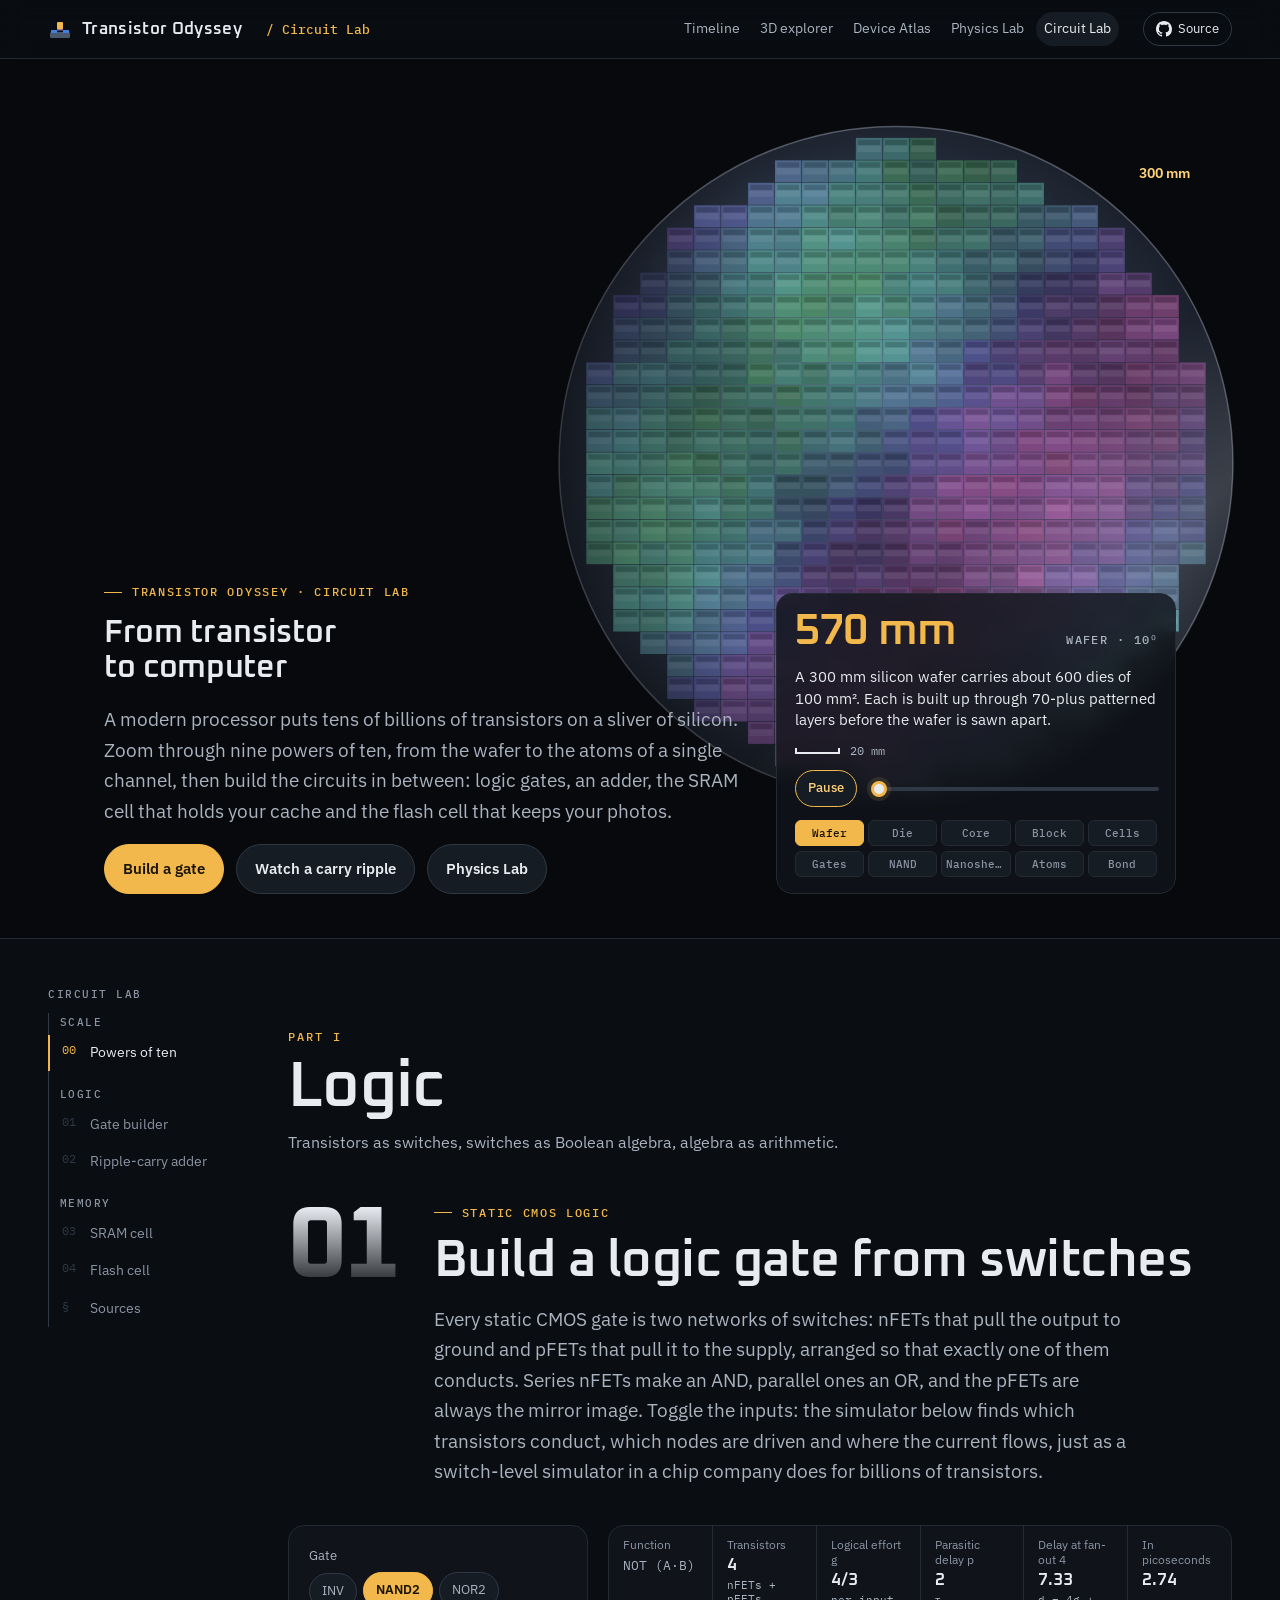
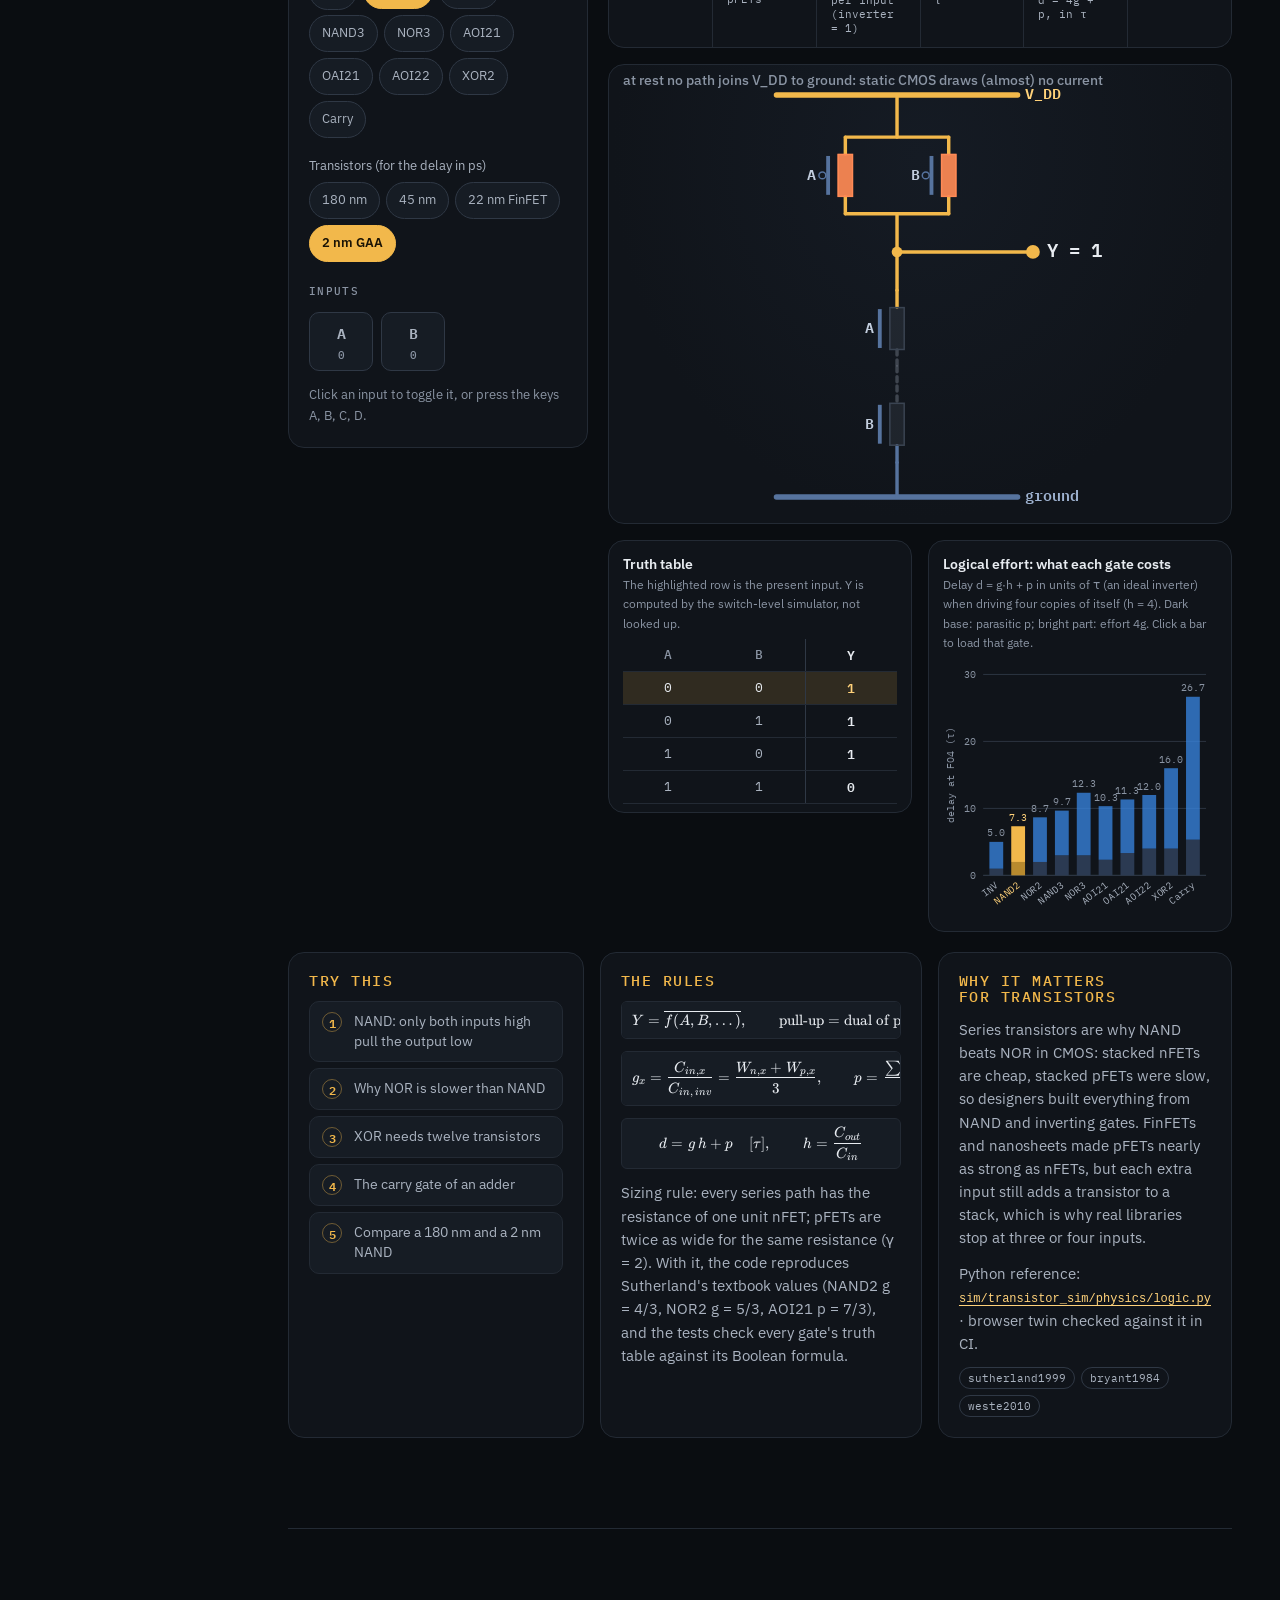
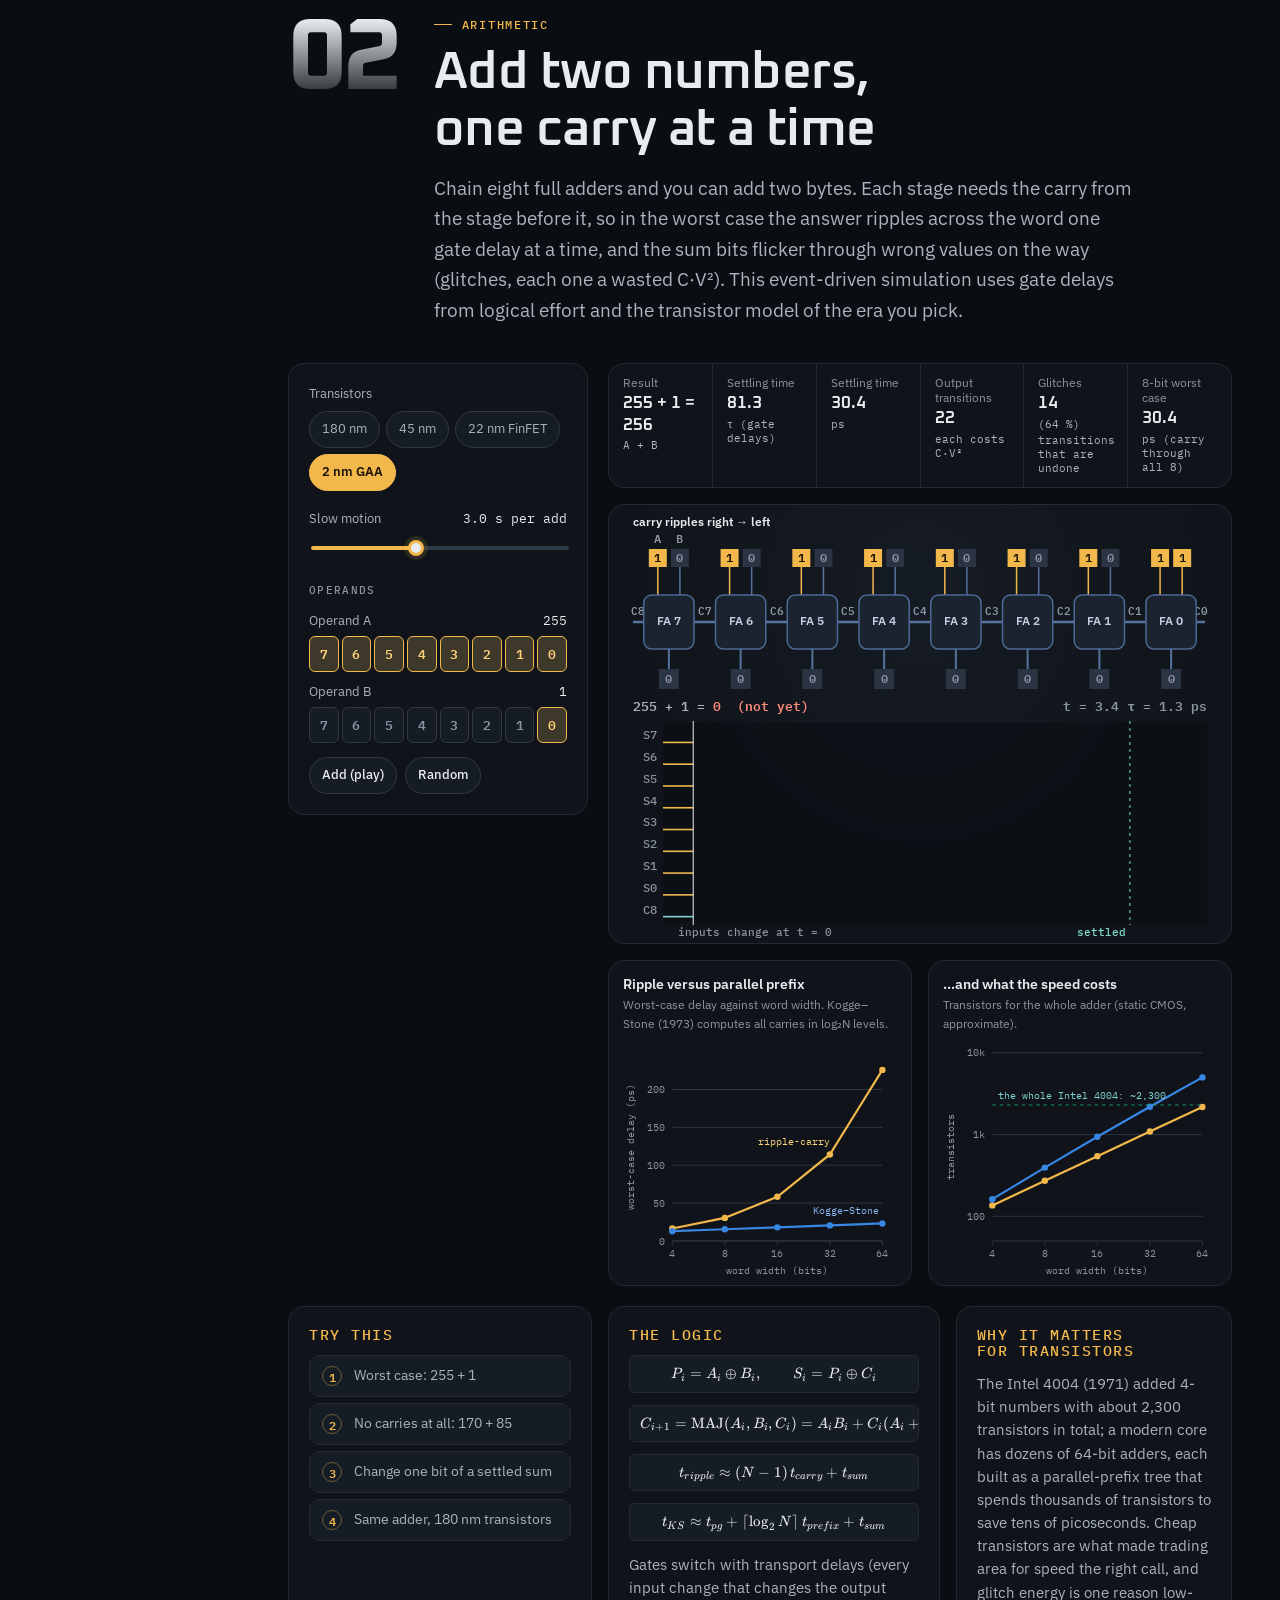
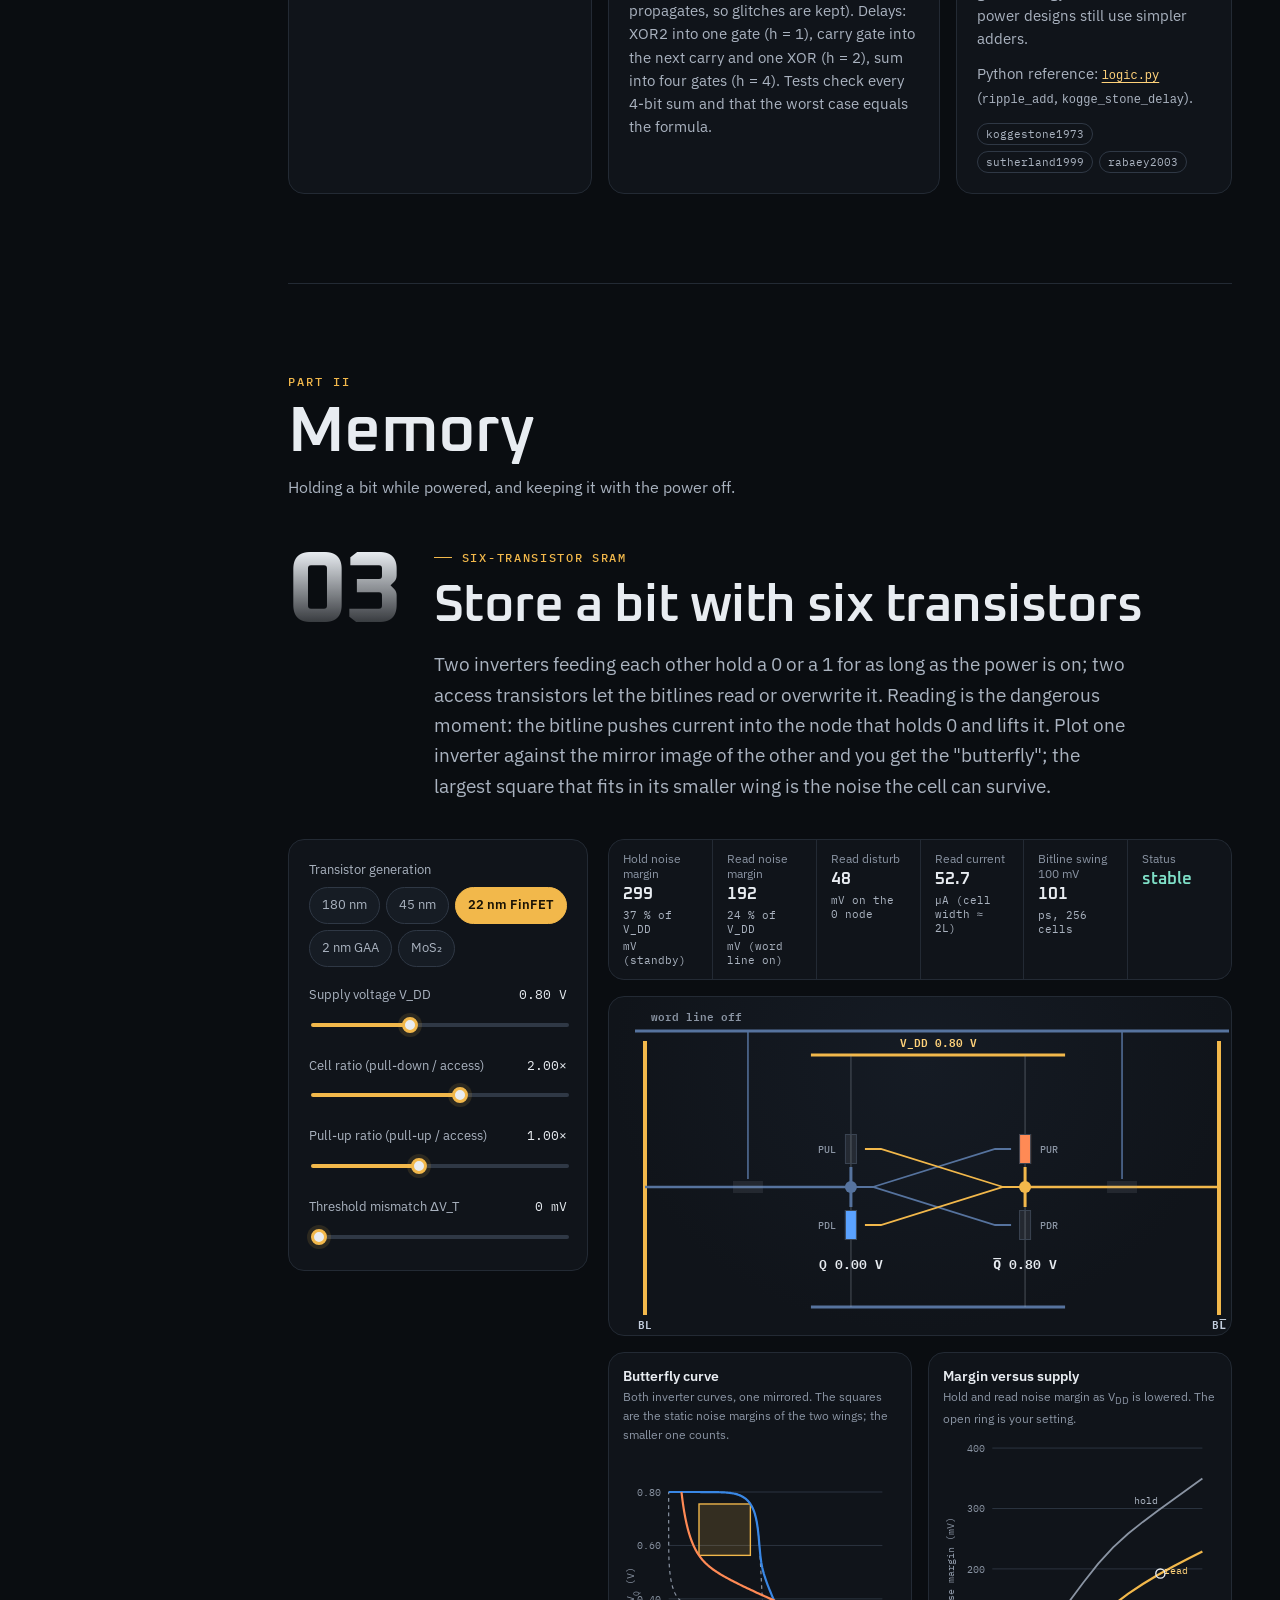
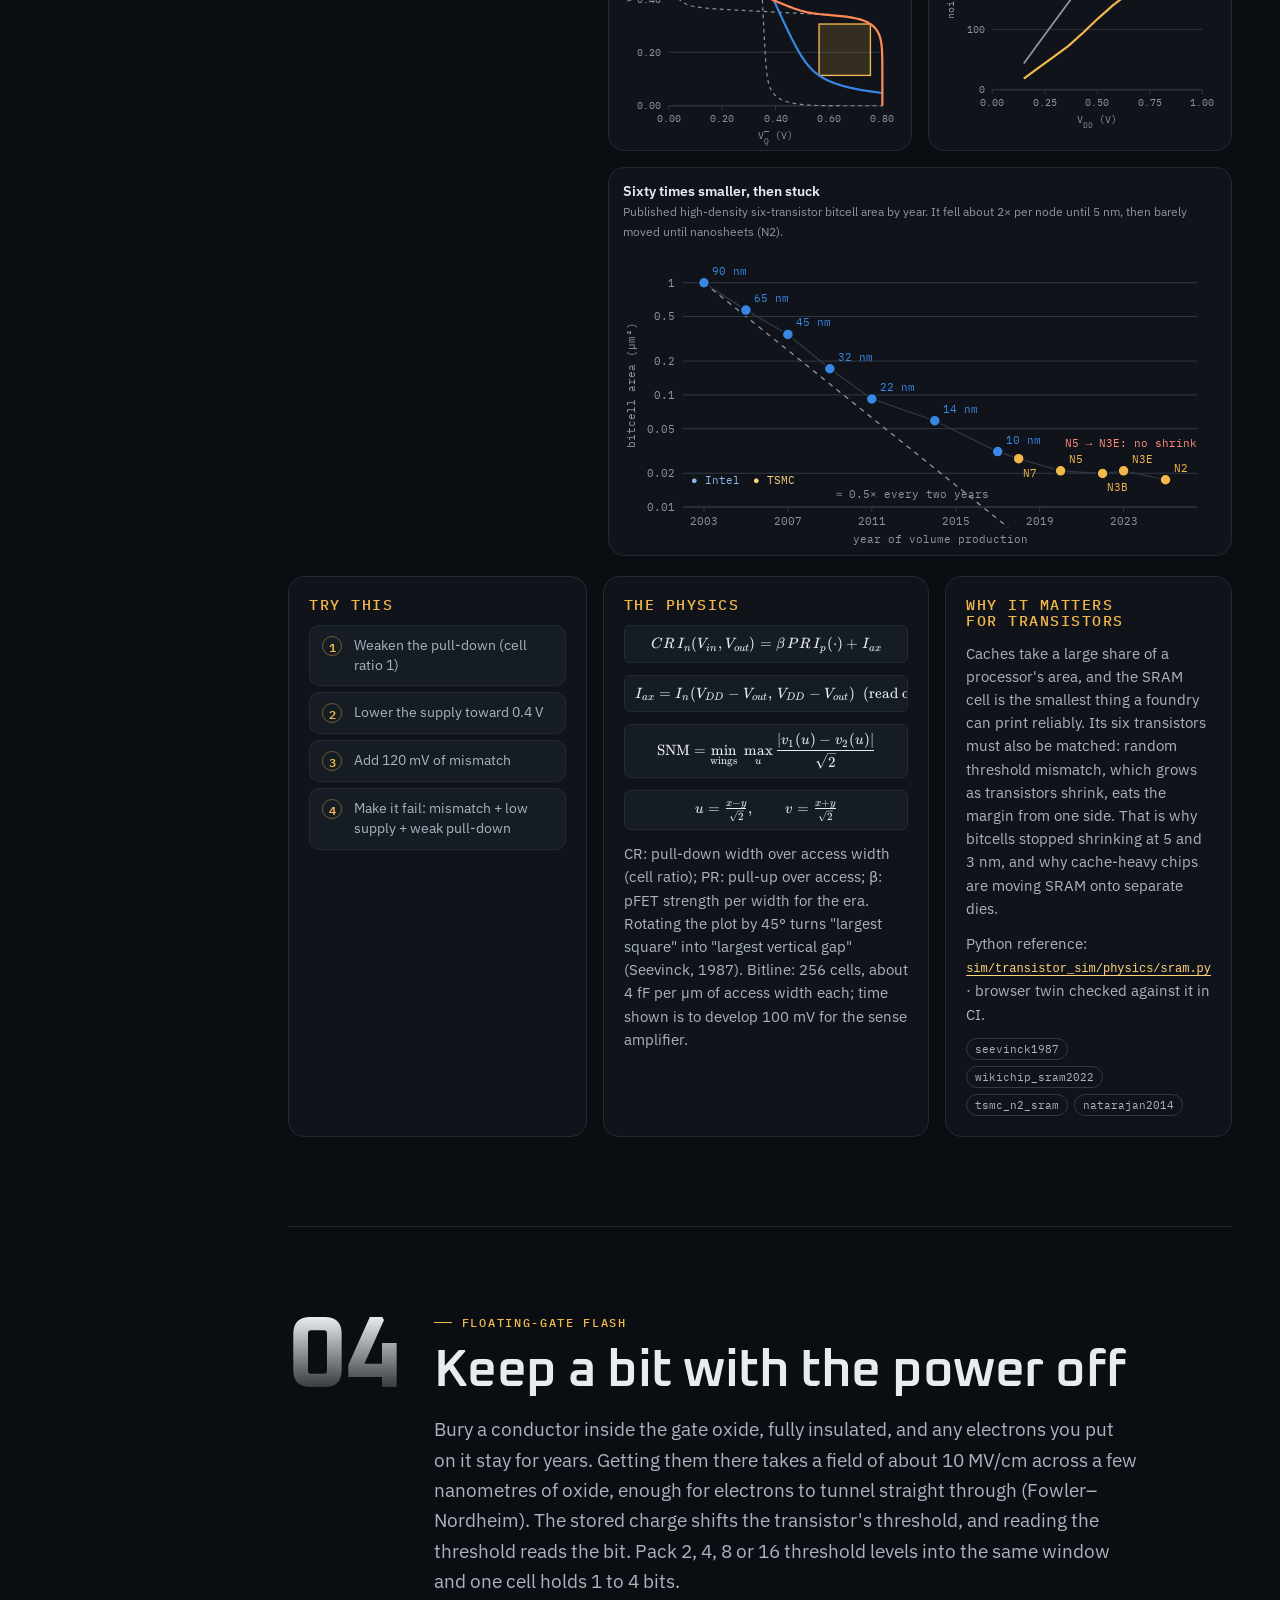
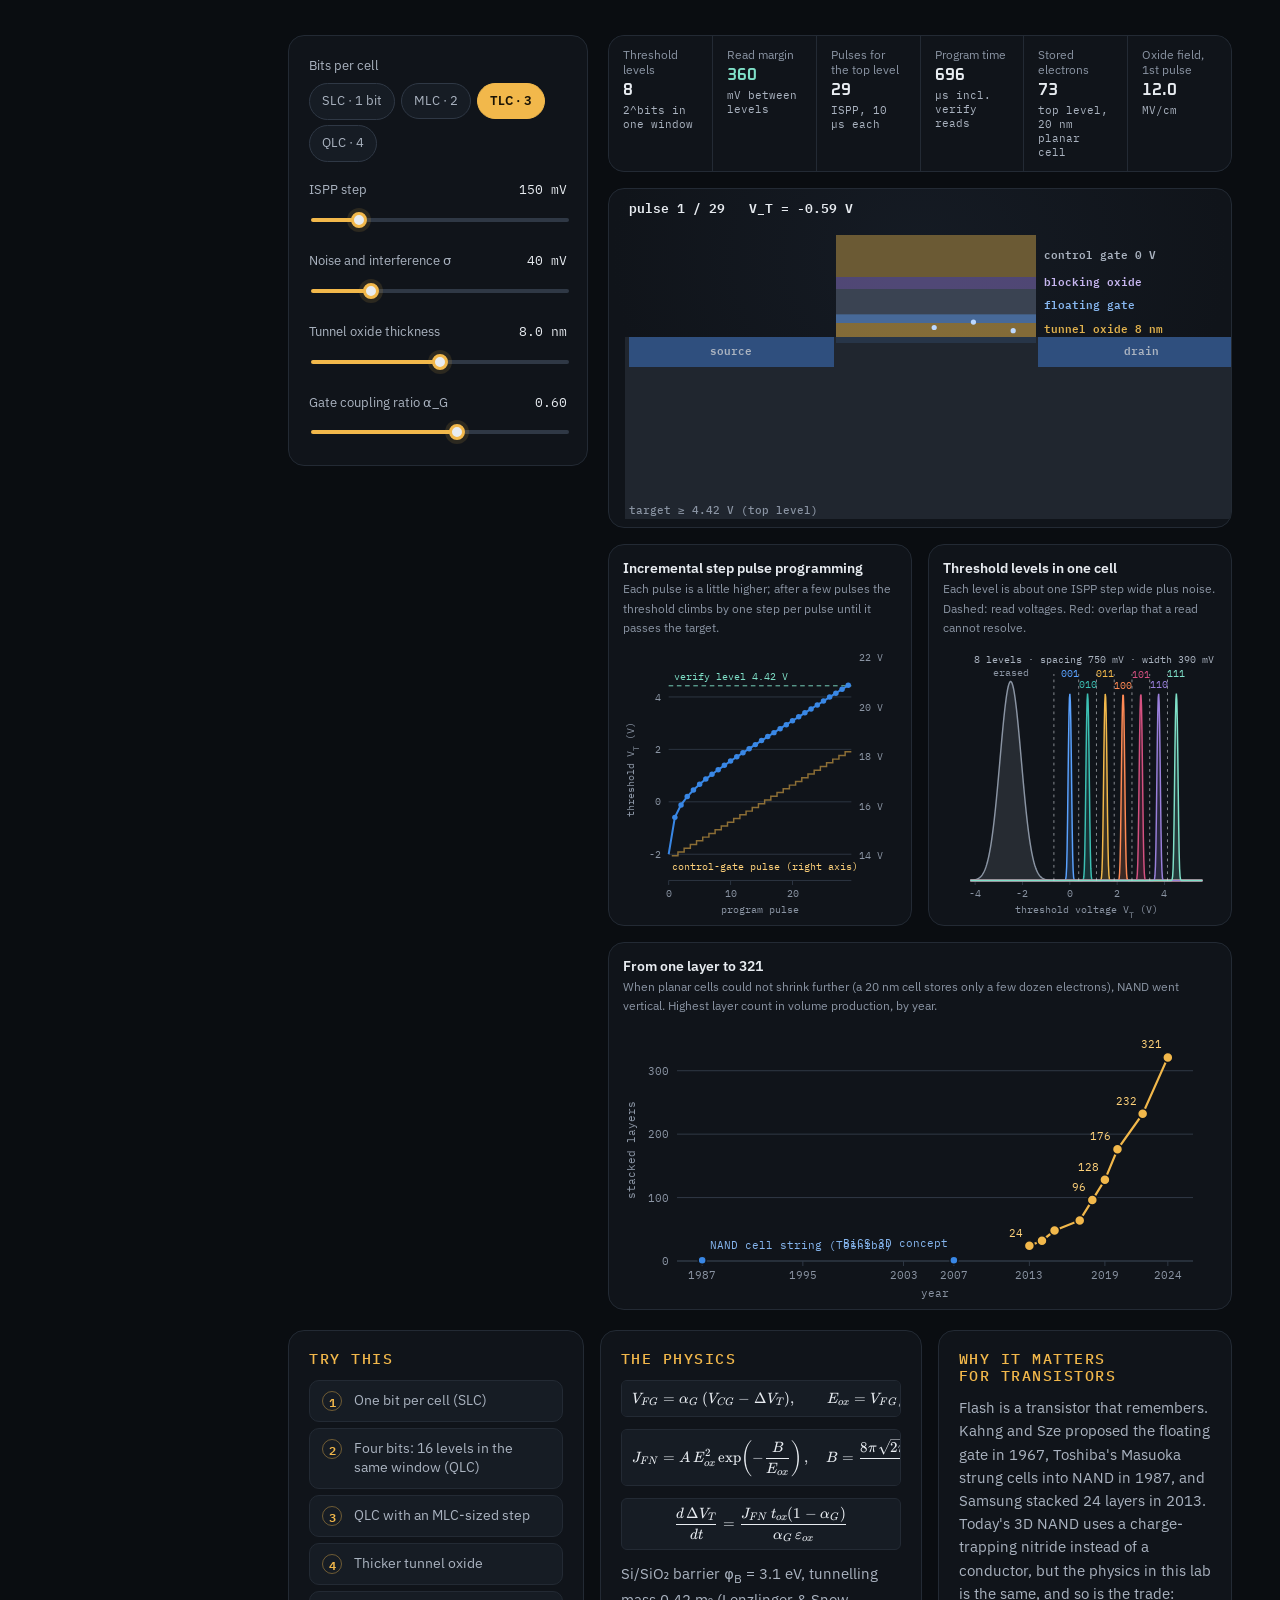
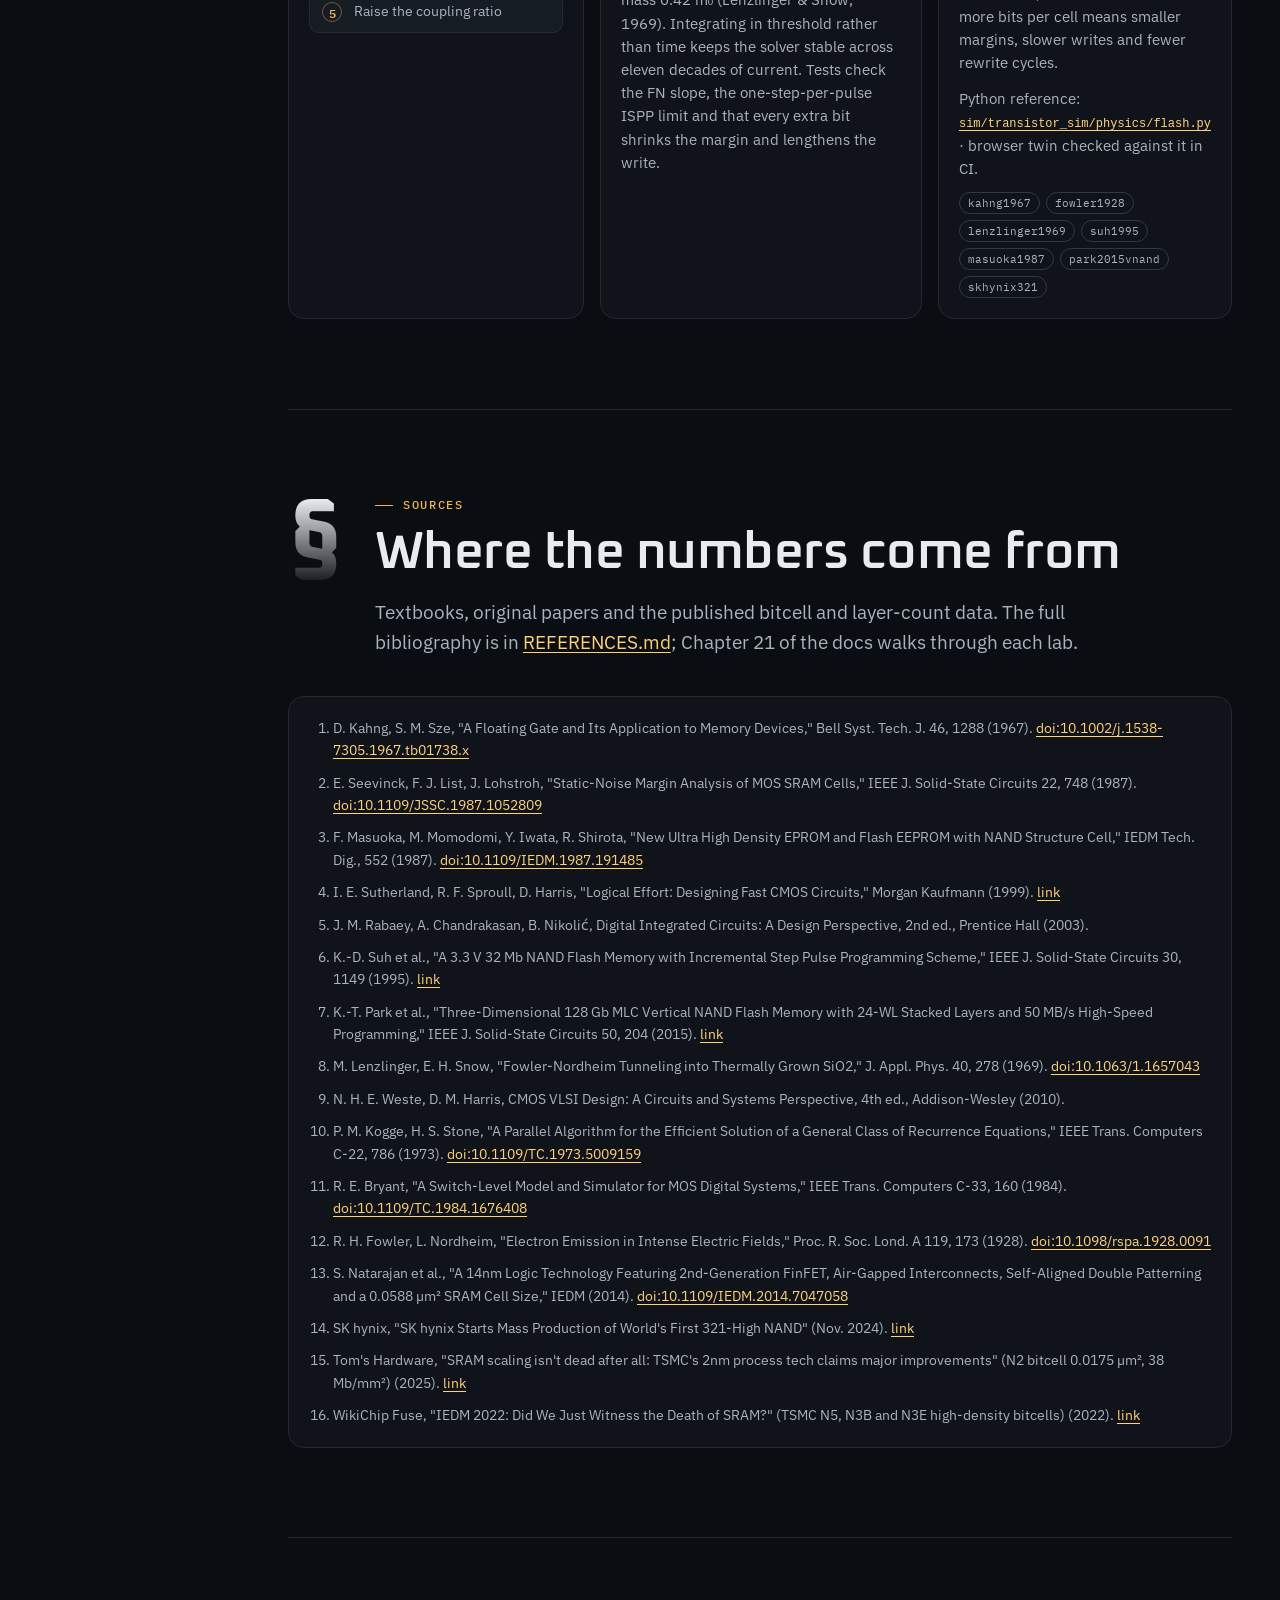
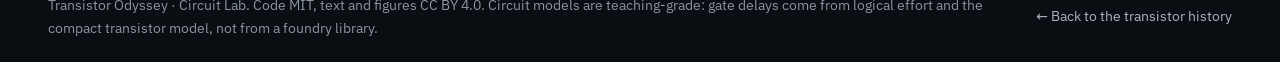
==== site/circuits.html @ 97f9317d "v1.8: Circuit Lab: from transistor to computer" ====
<!doctype html>
<html lang="en">
<head>
<meta charset="utf-8">
<meta name="viewport" content="width=device-width, initial-scale=1, viewport-fit=cover">
<title>Circuit Lab · Transistor Odyssey</title>
<meta name="description" content="From transistor to computer: a powers-of-ten zoom from a 300 mm wafer to silicon atoms, a transistor-level logic gate builder with switch-level simulation and logical effort, an 8-bit ripple-carry adder with an animated carry wave, a six-transistor SRAM cell with butterfly curves and noise margins, and a floating-gate flash cell with Fowler–Nordheim programming and multi-level storage.">
<meta property="og:title" content="Circuit Lab — from transistor to computer">
<meta property="og:description" content="Logic gates, an adder, SRAM and flash, built from the same transistor model and simulated live in your browser.">
<link rel="icon" href="assets/favicon.svg" type="image/svg+xml">
<link rel="stylesheet" href="css/fonts.css">
<link rel="stylesheet" href="vendor/katex/katex.min.css">
<link rel="stylesheet" href="css/style.css">
<link rel="stylesheet" href="css/physics.css">
<link rel="stylesheet" href="css/circuits.css">
<script defer src="vendor/katex/katex.min.js"></script>
<script>document.documentElement.classList.add('js')</script>
</head>
<body class="physics circuits">

<div class="pl-progress" aria-hidden="true"><i></i></div>
<nav class="nav" aria-label="Main">
  <div class="wrap">
    <a class="brand" href="index.html" aria-label="Transistor Odyssey home">
      <svg viewBox="0 0 24 24" aria-hidden="true"><rect x="2" y="15" width="20" height="6" rx="1.5" fill="#4b596d"/><rect x="3" y="13" width="6" height="3" fill="#3f7fe0"/><rect x="15" y="13" width="6" height="3" fill="#3f7fe0"/><rect x="9" y="12.2" width="6" height="1.2" fill="#9a80dc"/><rect x="9" y="5" width="6" height="7.2" rx="1" fill="#f2b84b"/></svg>
      Transistor Odyssey
    </a>
    <span class="nav-crumb">/ Circuit Lab</span>
    <div class="nav-links">
      <a href="index.html#timeline">Timeline</a>
      <a href="index.html#explorer">3D explorer</a>
      <a href="devices.html">Device Atlas</a>
      <a href="physics.html">Physics Lab</a>
      <a class="active" href="circuits.html">Circuit Lab</a>
    </div>
    <a class="nav-gh" href="https://github.com/Normansrule/transistor-odyssey" rel="noopener">
      <svg width="16" height="16" viewBox="0 0 16 16" aria-hidden="true"><path fill="currentColor" d="M8 0C3.58 0 0 3.58 0 8c0 3.54 2.29 6.53 5.47 7.59.4.07.55-.17.55-.38 0-.19-.01-.82-.01-1.49-2.01.37-2.53-.49-2.69-.94-.09-.23-.48-.94-.82-1.13-.28-.15-.68-.52-.01-.53.63-.01 1.08.58 1.23.82.72 1.21 1.87.87 2.33.66.07-.52.28-.87.51-1.07-1.78-.2-3.64-.89-3.64-3.95 0-.87.31-1.59.82-2.15-.08-.2-.36-1.02.08-2.12 0 0 .67-.21 2.2.82.64-.18 1.32-.27 2-.27.68 0 1.36.09 2 .27 1.53-1.04 2.2-.82 2.2-.82.44 1.1.16 1.92.08 2.12.51.56.82 1.27.82 2.15 0 3.07-1.87 3.75-3.65 3.95.29.25.54.73.54 1.48 0 1.07-.01 1.93-.01 2.2 0 .21.15.46.55.38A8.013 8.013 0 0016 8c0-4.42-3.58-8-8-8z"/></svg>
      Source
    </a>
  </div>
</nav>

<!-- ============ HERO: powers of ten ============ -->
<header class="cz-hero" id="zoom" aria-labelledby="zoom-h">
  <canvas id="czCanvas" aria-label="Animated zoom from a 300 mm silicon wafer down to individual silicon atoms"></canvas>
  <div class="cz-shade" aria-hidden="true"></div>
  <div class="wrap cz-inner">
    <div class="cz-copy">
      <span class="eyebrow">Transistor Odyssey · Circuit Lab</span>
      <h1 id="zoom-h">From transistor <span class="sheen">to computer</span></h1>
      <p class="lead">A modern processor puts tens of billions of transistors on a sliver of silicon. Zoom through nine powers of ten, from the wafer to the atoms of a single channel, then build the circuits in between: logic gates, an adder, the SRAM cell that holds your cache and the flash cell that keeps your photos.</p>
      <div class="cta-row">
        <a class="btn primary" href="#gates">Build a gate</a>
        <a class="btn" href="#adder">Watch a carry ripple</a>
        <a class="btn" href="physics.html">Physics Lab</a>
      </div>
    </div>
    <div class="cz-hud card" aria-live="polite">
      <div class="cz-hud-top"><span class="cz-scale" id="czScale">450 mm</span><span class="cz-level" id="czLevel">Wafer</span></div>
      <p class="cz-desc" id="czDesc"></p>
      <div class="cz-bar"><i id="czBar"></i><span id="czBarLabel">100 mm</span></div>
      <div class="cz-ctl">
        <button class="btn sm" type="button" id="czPlay" aria-pressed="true">Pause</button>
        <input type="range" id="czRange" min="0" max="9" step="0.001" value="0" aria-label="Zoom level (powers of ten)">
      </div>
      <ol class="cz-chips" id="czChips" aria-label="Jump to a scale"></ol>
    </div>
  </div>
</header>

<div class="pl-layout wrap">
  <nav class="pl-toc" aria-label="Labs">
    <p class="pl-toc-h">Circuit Lab</p>
    <ol>
      <li class="pl-toc-part">Scale</li>
      <li><a href="#zoom"><span>00</span>Powers of ten</a></li>
      <li class="pl-toc-part">Logic</li>
      <li><a href="#gates"><span>01</span>Gate builder</a></li>
      <li><a href="#adder"><span>02</span>Ripple-carry adder</a></li>
      <li class="pl-toc-part">Memory</li>
      <li><a href="#sram"><span>03</span>SRAM cell</a></li>
      <li><a href="#flash"><span>04</span>Flash cell</a></li>
      <li><a href="#cl-sources"><span>§</span>Sources</a></li>
    </ol>
  </nav>
  <main class="pl-main">

  <div class="pl-part" id="part-logic"><span class="pl-part-n">Part I</span><h2>Logic</h2><p>Transistors as switches, switches as Boolean algebra, algebra as arithmetic.</p></div>

  <!-- ============ 01 GATES ============ -->
  <section class="lab-sec" id="gates" aria-labelledby="gates-h">
    <header class="lab-head">
      <span class="lab-num" aria-hidden="true">01</span>
      <div>
        <span class="eyebrow">Static CMOS logic</span>
        <h2 id="gates-h">Build a logic gate from switches</h2>
        <p class="lead">Every static CMOS gate is two networks of switches: nFETs that pull the output to ground and pFETs that pull it to the supply, arranged so that exactly one of them conducts. Series nFETs make an AND, parallel ones an OR, and the pFETs are always the mirror image. Toggle the inputs: the simulator below finds which transistors conduct, which nodes are driven and where the current flows, just as a switch-level simulator in a chip company does for billions of transistors.</p>
      </div>
    </header>
    <div class="lab-grid">
      <aside class="card panel lab-ctl" aria-label="Gate builder controls">
        <div class="pl-extra">
          <div class="pl-subhead">Inputs</div>
          <div class="cg-inputs" id="cgInputs" role="group" aria-label="Gate inputs"></div>
          <p class="small">Click an input to toggle it, or press the keys A, B, C, D.</p>
        </div>
      </aside>
      <div class="lab-view">
        <div class="lab-tiles"></div>
        <div class="card pl-canvas cg-stage" data-role="gate" style="--h:460px"><canvas aria-label="Transistor-level schematic of the selected gate; conducting transistors light up and charge flows toward the output or ground"></canvas></div>
        <div class="plots">
          <div class="card plot cg-truth-card"><h4>Truth table</h4><p class="sub">The highlighted row is the present input. Y is computed by the switch-level simulator, not looked up.</p><div class="cg-truth" id="cgTruth"></div></div>
          <div class="card plot" data-role="effort"><h4>Logical effort: what each gate costs</h4><p class="sub">Delay d = g·h + p in units of τ (an ideal inverter) when driving four copies of itself (h = 4). Dark base: parasitic p; bright part: effort 4g. Click a bar to load that gate.</p></div>
        </div>
      </div>
    </div>
    <div class="lab-learn">
      <div class="card pl-card pl-try"><h3>Try this</h3><div class="lab-exp"></div></div>
      <div class="card pl-card pl-eqs"><h3>The rules</h3>
        <div class="eq" data-tex="Y=\overline{f(A,B,\dots)},\qquad \text{pull-up}=\text{dual of pull-down}"></div>
        <div class="eq" data-tex="g_x=\frac{C_{in,x}}{C_{in,\,inv}}=\frac{W_{n,x}+W_{p,x}}{3},\qquad p=\frac{\sum W_{\text{on output}}}{3}"></div>
        <div class="eq" data-tex="d = g\,h + p\quad[\tau],\qquad h=\frac{C_{out}}{C_{in}}"></div>
        <p class="small">Sizing rule: every series path has the resistance of one unit nFET; pFETs are twice as wide for the same resistance (γ = 2). With it, the code reproduces Sutherland's textbook values (NAND2 g = 4/3, NOR2 g = 5/3, AOI21 p = 7/3), and the tests check every gate's truth table against its Boolean formula.</p>
      </div>
      <div class="card pl-card pl-real"><h3>Why it matters for transistors</h3><p>Series transistors are why NAND beats NOR in CMOS: stacked nFETs are cheap, stacked pFETs were slow, so designers built everything from NAND and inverting gates. FinFETs and nanosheets made pFETs nearly as strong as nFETs, but each extra input still adds a transistor to a stack, which is why real libraries stop at three or four inputs.</p>
        <p class="small">Python reference: <a href="https://github.com/Normansrule/transistor-odyssey/blob/main/sim/transistor_sim/physics/logic.py" rel="noopener"><code>sim/transistor_sim/physics/logic.py</code></a> · browser twin checked against it in CI.</p>
        <div class="refchips" data-refs="sutherland1999 bryant1984 weste2010"></div>
      </div>
    </div>
  </section>

  <!-- ============ 02 ADDER ============ -->
  <section class="lab-sec" id="adder" aria-labelledby="adder-h">
    <header class="lab-head">
      <span class="lab-num" aria-hidden="true">02</span>
      <div>
        <span class="eyebrow">Arithmetic</span>
        <h2 id="adder-h">Add two numbers, one carry at a time</h2>
        <p class="lead">Chain eight full adders and you can add two bytes. Each stage needs the carry from the stage before it, so in the worst case the answer ripples across the word one gate delay at a time, and the sum bits flicker through wrong values on the way (glitches, each one a wasted C·V²). This event-driven simulation uses gate delays from logical effort and the transistor model of the era you pick.</p>
      </div>
    </header>
    <div class="lab-grid">
      <aside class="card panel lab-ctl" aria-label="Adder controls">
        <div class="pl-extra">
          <div class="pl-subhead">Operands</div>
          <div class="ca-bits" id="caBits"></div>
          <div class="pl-btns">
            <button class="btn sm" type="button" id="caGo">Add (play)</button>
            <button class="btn sm" type="button" id="caRand">Random</button>
          </div>
        </div>
      </aside>
      <div class="lab-view">
        <div class="lab-tiles"></div>
        <div class="card pl-canvas" data-role="adder" style="--h:440px"><canvas aria-label="Eight full adders in a row with the carry signal rippling from right to left, and logic-analyser traces of every sum and carry"></canvas></div>
        <div class="plots">
          <div class="card plot" data-role="scaling"><h4>Ripple versus parallel prefix</h4><p class="sub">Worst-case delay against word width. Kogge–Stone (1973) computes all carries in log₂N levels.</p></div>
          <div class="card plot" data-role="count"><h4>…and what the speed costs</h4><p class="sub">Transistors for the whole adder (static CMOS, approximate).</p></div>
        </div>
      </div>
    </div>
    <div class="lab-learn">
      <div class="card pl-card pl-try"><h3>Try this</h3><div class="lab-exp"></div></div>
      <div class="card pl-card pl-eqs"><h3>The logic</h3>
        <div class="eq" data-tex="P_i=A_i\oplus B_i,\qquad S_i=P_i\oplus C_i"></div>
        <div class="eq" data-tex="C_{i+1}=\mathrm{MAJ}(A_i,B_i,C_i)=A_iB_i + C_i(A_i+B_i)"></div>
        <div class="eq" data-tex="t_{ripple}\approx (N-1)\,t_{carry}+t_{sum}"></div>
        <div class="eq" data-tex="t_{KS}\approx t_{pg}+\lceil\log_2 N\rceil\,t_{prefix}+t_{sum}"></div>
        <p class="small">Gates switch with transport delays (every input change that changes the output propagates, so glitches are kept). Delays: XOR2 into one gate (h = 1), carry gate into the next carry and one XOR (h = 2), sum into four gates (h = 4). Tests check every 4-bit sum and that the worst case equals the formula.</p>
      </div>
      <div class="card pl-card pl-real"><h3>Why it matters for transistors</h3><p>The Intel 4004 (1971) added 4-bit numbers with about 2,300 transistors in total; a modern core has dozens of 64-bit adders, each built as a parallel-prefix tree that spends thousands of transistors to save tens of picoseconds. Cheap transistors are what made trading area for speed the right call, and glitch energy is one reason low-power designs still use simpler adders.</p>
        <p class="small">Python reference: <a href="https://github.com/Normansrule/transistor-odyssey/blob/main/sim/transistor_sim/physics/logic.py" rel="noopener"><code>logic.py</code></a> (<code>ripple_add</code>, <code>kogge_stone_delay</code>).</p>
        <div class="refchips" data-refs="koggestone1973 sutherland1999 rabaey2003"></div>
      </div>
    </div>
  </section>

  <div class="pl-part" id="part-memory"><span class="pl-part-n">Part II</span><h2>Memory</h2><p>Holding a bit while powered, and keeping it with the power off.</p></div>

  <!-- ============ 03 SRAM ============ -->
  <section class="lab-sec" id="sram" aria-labelledby="sram-h">
    <header class="lab-head">
      <span class="lab-num" aria-hidden="true">03</span>
      <div>
        <span class="eyebrow">Six-transistor SRAM</span>
        <h2 id="sram-h">Store a bit with six transistors</h2>
        <p class="lead">Two inverters feeding each other hold a 0 or a 1 for as long as the power is on; two access transistors let the bitlines read or overwrite it. Reading is the dangerous moment: the bitline pushes current into the node that holds 0 and lifts it. Plot one inverter against the mirror image of the other and you get the "butterfly"; the largest square that fits in its smaller wing is the noise the cell can survive.</p>
      </div>
    </header>
    <div class="lab-grid">
      <aside class="card panel lab-ctl" aria-label="SRAM cell controls"></aside>
      <div class="lab-view">
        <div class="lab-tiles"></div>
        <div class="card pl-canvas" data-role="cell" style="--h:340px"><canvas aria-label="Animated six-transistor SRAM cell performing a read: word line rises, the bitline on the zero side discharges"></canvas></div>
        <div class="plots">
          <div class="card plot" data-role="butterfly"><h4>Butterfly curve</h4><p class="sub">Both inverter curves, one mirrored. The squares are the static noise margins of the two wings; the smaller one counts.</p></div>
          <div class="card plot" data-role="snmv"><h4>Margin versus supply</h4><p class="sub">Hold and read noise margin as V<sub>DD</sub> is lowered. The open ring is your setting.</p></div>
        </div>
        <div class="card plot" data-role="area"><h4>Sixty times smaller, then stuck</h4><p class="sub">Published high-density six-transistor bitcell area by year. It fell about 2× per node until 5 nm, then barely moved until nanosheets (N2).</p></div>
      </div>
    </div>
    <div class="lab-learn">
      <div class="card pl-card pl-try"><h3>Try this</h3><div class="lab-exp"></div></div>
      <div class="card pl-card pl-eqs"><h3>The physics</h3>
        <div class="eq" data-tex="CR\,I_n(V_{in},V_{out}) = \beta\,PR\,I_p(\cdot) + I_{ax}"></div>
        <div class="eq" data-tex="I_{ax}=I_n(V_{DD}-V_{out},\,V_{DD}-V_{out})\ \ \text{(read only)}"></div>
        <div class="eq" data-tex="\mathrm{SNM}=\min_{\text{wings}}\ \max_u \frac{|v_1(u)-v_2(u)|}{\sqrt2}"></div>
        <div class="eq" data-tex="u=\tfrac{x-y}{\sqrt2},\qquad v=\tfrac{x+y}{\sqrt2}"></div>
        <p class="small">CR: pull-down width over access width (cell ratio); PR: pull-up over access; β: pFET strength per width for the era. Rotating the plot by 45° turns "largest square" into "largest vertical gap" (Seevinck, 1987). Bitline: 256 cells, about 4 fF per µm of access width each; time shown is to develop 100 mV for the sense amplifier.</p>
      </div>
      <div class="card pl-card pl-real"><h3>Why it matters for transistors</h3><p>Caches take a large share of a processor's area, and the SRAM cell is the smallest thing a foundry can print reliably. Its six transistors must also be matched: random threshold mismatch, which grows as transistors shrink, eats the margin from one side. That is why bitcells stopped shrinking at 5 and 3 nm, and why cache-heavy chips are moving SRAM onto separate dies.</p>
        <p class="small">Python reference: <a href="https://github.com/Normansrule/transistor-odyssey/blob/main/sim/transistor_sim/physics/sram.py" rel="noopener"><code>sim/transistor_sim/physics/sram.py</code></a> · browser twin checked against it in CI.</p>
        <div class="refchips" data-refs="seevinck1987 wikichip_sram2022 tsmc_n2_sram natarajan2014"></div>
      </div>
    </div>
  </section>

  <!-- ============ 04 FLASH ============ -->
  <section class="lab-sec" id="flash" aria-labelledby="flash-h">
    <header class="lab-head">
      <span class="lab-num" aria-hidden="true">04</span>
      <div>
        <span class="eyebrow">Floating-gate flash</span>
        <h2 id="flash-h">Keep a bit with the power off</h2>
        <p class="lead">Bury a conductor inside the gate oxide, fully insulated, and any electrons you put on it stay for years. Getting them there takes a field of about 10 MV/cm across a few nanometres of oxide, enough for electrons to tunnel straight through (Fowler–Nordheim). The stored charge shifts the transistor's threshold, and reading the threshold reads the bit. Pack 2, 4, 8 or 16 threshold levels into the same window and one cell holds 1 to 4 bits.</p>
      </div>
    </header>
    <div class="lab-grid">
      <aside class="card panel lab-ctl" aria-label="Flash cell controls"></aside>
      <div class="lab-view">
        <div class="lab-tiles"></div>
        <div class="card pl-canvas" data-role="fgcell" style="--h:340px"><canvas aria-label="Cross-section of a floating-gate flash cell; electrons tunnel through the oxide onto the floating gate during each program pulse"></canvas></div>
        <div class="plots">
          <div class="card plot" data-role="ispp"><h4>Incremental step pulse programming</h4><p class="sub">Each pulse is a little higher; after a few pulses the threshold climbs by one step per pulse until it passes the target.</p></div>
          <div class="card plot" data-role="dist"><h4>Threshold levels in one cell</h4><p class="sub">Each level is about one ISPP step wide plus noise. Dashed: read voltages. Red: overlap that a read cannot resolve.</p></div>
        </div>
        <div class="card plot" data-role="layers"><h4>From one layer to 321</h4><p class="sub">When planar cells could not shrink further (a 20 nm cell stores only a few dozen electrons), NAND went vertical. Highest layer count in volume production, by year.</p></div>
      </div>
    </div>
    <div class="lab-learn">
      <div class="card pl-card pl-try"><h3>Try this</h3><div class="lab-exp"></div></div>
      <div class="card pl-card pl-eqs"><h3>The physics</h3>
        <div class="eq" data-tex="V_{FG}=\alpha_G\,(V_{CG}-\Delta V_T),\qquad E_{ox}=V_{FG}/t_{ox}"></div>
        <div class="eq" data-tex="J_{FN}=A\,E_{ox}^2\exp\!\left(-\frac{B}{E_{ox}}\right),\quad B=\frac{8\pi\sqrt{2m_{ox}}\,(q\phi_B)^{3/2}}{3qh}\approx 240\ \text{MV/cm}"></div>
        <div class="eq" data-tex="\frac{d\,\Delta V_T}{dt}=\frac{J_{FN}\,t_{ox}(1-\alpha_G)}{\alpha_G\,\varepsilon_{ox}}"></div>
        <p class="small">Si/SiO₂ barrier φ<sub>B</sub> = 3.1 eV, tunnelling mass 0.42 m₀ (Lenzlinger & Snow, 1969). Integrating in threshold rather than time keeps the solver stable across eleven decades of current. Tests check the FN slope, the one-step-per-pulse ISPP limit and that every extra bit shrinks the margin and lengthens the write.</p>
      </div>
      <div class="card pl-card pl-real"><h3>Why it matters for transistors</h3><p>Flash is a transistor that remembers. Kahng and Sze proposed the floating gate in 1967, Toshiba's Masuoka strung cells into NAND in 1987, and Samsung stacked 24 layers in 2013. Today's 3D NAND uses a charge-trapping nitride instead of a conductor, but the physics in this lab is the same, and so is the trade: more bits per cell means smaller margins, slower writes and fewer rewrite cycles.</p>
        <p class="small">Python reference: <a href="https://github.com/Normansrule/transistor-odyssey/blob/main/sim/transistor_sim/physics/flash.py" rel="noopener"><code>sim/transistor_sim/physics/flash.py</code></a> · browser twin checked against it in CI.</p>
        <div class="refchips" data-refs="kahng1967 fowler1928 lenzlinger1969 suh1995 masuoka1987 park2015vnand skhynix321"></div>
      </div>
    </div>
  </section>

  <section class="lab-sec" id="cl-sources" aria-labelledby="src-h">
    <header class="lab-head"><span class="lab-num" aria-hidden="true">§</span><div><span class="eyebrow">Sources</span><h2 id="src-h">Where the numbers come from</h2>
    <p class="lead">Textbooks, original papers and the published bitcell and layer-count data. The full bibliography is in <a href="https://github.com/Normansrule/transistor-odyssey/blob/main/REFERENCES.md">REFERENCES.md</a>; Chapter 21 of the docs walks through each lab.</p></div></header>
    <ol class="card pl-refs" id="plRefs"></ol>
  </section>

  </main>
</div>

<footer class="foot">
  <div class="wrap">
    <p>Transistor Odyssey · Circuit Lab. Code MIT, text and figures CC BY 4.0. Circuit models are teaching-grade: gate delays come from logical effort and the compact transistor model, not from a foundry library.</p>
    <p><a href="index.html">← Back to the transistor history</a></p>
  </div>
</footer>

<script type="module" src="js/circuitlab/main.js"></script>
</body>
</html>
---- site/css/fonts.css ----
/* Self-hosted fonts (SIL Open Font License 1.1; see vendor/fonts/LICENSE-*.txt). Latin subset; other glyphs fall back to system fonts. */
@font-face { font-family: 'Oxanium'; font-style: normal; font-weight: 500; font-display: swap; src: url('../vendor/fonts/oxanium-latin-500-normal.woff2') format('woff2'); unicode-range: U+0000-00FF, U+0131, U+0152-0153, U+02BB-02BC, U+02C6, U+02DA, U+02DC, U+0304, U+0308, U+0329, U+2000-206F, U+20AC, U+2122, U+2191, U+2193, U+2212, U+2215, U+FEFF, U+FFFD; }
@font-face { font-family: 'Oxanium'; font-style: normal; font-weight: 600; font-display: swap; src: url('../vendor/fonts/oxanium-latin-600-normal.woff2') format('woff2'); unicode-range: U+0000-00FF, U+0131, U+0152-0153, U+02BB-02BC, U+02C6, U+02DA, U+02DC, U+0304, U+0308, U+0329, U+2000-206F, U+20AC, U+2122, U+2191, U+2193, U+2212, U+2215, U+FEFF, U+FFFD; }
@font-face { font-family: 'Oxanium'; font-style: normal; font-weight: 700; font-display: swap; src: url('../vendor/fonts/oxanium-latin-700-normal.woff2') format('woff2'); unicode-range: U+0000-00FF, U+0131, U+0152-0153, U+02BB-02BC, U+02C6, U+02DA, U+02DC, U+0304, U+0308, U+0329, U+2000-206F, U+20AC, U+2122, U+2191, U+2193, U+2212, U+2215, U+FEFF, U+FFFD; }
@font-face { font-family: 'IBM Plex Sans'; font-style: normal; font-weight: 400; font-display: swap; src: url('../vendor/fonts/ibm-plex-sans-latin-400-normal.woff2') format('woff2'); unicode-range: U+0000-00FF, U+0131, U+0152-0153, U+02BB-02BC, U+02C6, U+02DA, U+02DC, U+0304, U+0308, U+0329, U+2000-206F, U+20AC, U+2122, U+2191, U+2193, U+2212, U+2215, U+FEFF, U+FFFD; }
@font-face { font-family: 'IBM Plex Sans'; font-style: normal; font-weight: 500; font-display: swap; src: url('../vendor/fonts/ibm-plex-sans-latin-500-normal.woff2') format('woff2'); unicode-range: U+0000-00FF, U+0131, U+0152-0153, U+02BB-02BC, U+02C6, U+02DA, U+02DC, U+0304, U+0308, U+0329, U+2000-206F, U+20AC, U+2122, U+2191, U+2193, U+2212, U+2215, U+FEFF, U+FFFD; }
@font-face { font-family: 'IBM Plex Sans'; font-style: normal; font-weight: 600; font-display: swap; src: url('../vendor/fonts/ibm-plex-sans-latin-600-normal.woff2') format('woff2'); unicode-range: U+0000-00FF, U+0131, U+0152-0153, U+02BB-02BC, U+02C6, U+02DA, U+02DC, U+0304, U+0308, U+0329, U+2000-206F, U+20AC, U+2122, U+2191, U+2193, U+2212, U+2215, U+FEFF, U+FFFD; }
@font-face { font-family: 'IBM Plex Mono'; font-style: normal; font-weight: 400; font-display: swap; src: url('../vendor/fonts/ibm-plex-mono-latin-400-normal.woff2') format('woff2'); unicode-range: U+0000-00FF, U+0131, U+0152-0153, U+02BB-02BC, U+02C6, U+02DA, U+02DC, U+0304, U+0308, U+0329, U+2000-206F, U+20AC, U+2122, U+2191, U+2193, U+2212, U+2215, U+FEFF, U+FFFD; }
@font-face { font-family: 'IBM Plex Mono'; font-style: normal; font-weight: 500; font-display: swap; src: url('../vendor/fonts/ibm-plex-mono-latin-500-normal.woff2') format('woff2'); unicode-range: U+0000-00FF, U+0131, U+0152-0153, U+02BB-02BC, U+02C6, U+02DA, U+02DC, U+0304, U+0308, U+0329, U+2000-206F, U+20AC, U+2122, U+2191, U+2193, U+2212, U+2215, U+FEFF, U+FFFD; }
@font-face { font-family: 'IBM Plex Mono'; font-style: normal; font-weight: 600; font-display: swap; src: url('../vendor/fonts/ibm-plex-mono-latin-600-normal.woff2') format('woff2'); unicode-range: U+0000-00FF, U+0131, U+0152-0153, U+02BB-02BC, U+02C6, U+02DA, U+02DC, U+0304, U+0308, U+0329, U+2000-206F, U+20AC, U+2122, U+2191, U+2193, U+2212, U+2215, U+FEFF, U+FFFD; }
---- site/css/style.css ----
/* Transistor Odyssey — "yellow room" palette.
   Fabs light their lithography bays with amber light because photoresist is
   blind to it. The site borrows that: graphite surfaces, amber accent,
   copper for interconnect, and a thin-film wafer sheen used once in the hero. */

:root {
  color-scheme: dark;
  --bg: #0a0d11;
  --surface: #10141a;
  --surface-2: #161c24;
  --surface-3: #1d2530;
  --line: #232a34;
  --line-2: #2f3845;
  --ink: #e8ecf1;
  --ink-2: #aab3c0;
  --muted: #8a94a3;
  --amber: #f2b84b;
  --amber-2: #ffd27a;
  --amber-ink: #1a1305;
  --copper: #d9825b;
  --teal: #7fd3d0;
  --violet: #b58fd6;
  --good: #0ca30c;
  --s1: #3987e5; --s2: #d95926; --s3: #199e70; --s4: #c98500; --s5: #d55181;
  --r-sm: 6px; --r: 10px; --r-lg: 16px;
  --gutter: clamp(16px, 4vw, 48px);
  --maxw: 1240px;
  --display: "Oxanium", "Bahnschrift", "DIN Alternate", "Segoe UI", system-ui, sans-serif;
  --body: "IBM Plex Sans", "Segoe UI", system-ui, -apple-system, sans-serif;
  --mono: "IBM Plex Mono", ui-monospace, "SFMono-Regular", Menlo, Consolas, monospace;
  --ease: cubic-bezier(.2,.7,.2,1);
}

* { box-sizing: border-box; }
html { scroll-behavior: smooth; }
@media (prefers-reduced-motion: reduce) { html { scroll-behavior: auto; } }
body {
  margin: 0; background: var(--bg); color: var(--ink);
  font: 16px/1.6 var(--body); -webkit-font-smoothing: antialiased;
  overflow-x: hidden;
}
img { max-width: 100%; display: block; }
a { color: var(--amber-2); text-decoration-thickness: 1px; text-underline-offset: 3px; }
a:hover { color: var(--amber); }
:focus-visible { outline: 2px solid var(--amber); outline-offset: 3px; border-radius: 4px; }
button, input, select { font: inherit; color: inherit; }
h1, h2, h3 { font-family: var(--display); font-weight: 600; line-height: 1.1; text-wrap: balance; margin: 0; letter-spacing: -0.01em; }
h2 { font-size: clamp(30px, 4.2vw, 52px); }
h3 { font-size: 20px; letter-spacing: 0; }
p { margin: 0; }
.wrap { max-width: var(--maxw); margin: 0 auto; padding-inline: var(--gutter); }
.eyebrow {
  font: 500 12px/1 var(--mono); letter-spacing: .14em; text-transform: uppercase; color: var(--amber);
  display: inline-flex; align-items: center; gap: 10px;
}
.eyebrow::before { content: ""; width: 18px; height: 1px; background: currentColor; }
.lead { color: var(--ink-2); font-size: clamp(16px, 1.6vw, 19px); max-width: 64ch; }
.mono { font-family: var(--mono); }
.tabnum { font-variant-numeric: tabular-nums; }
.sr-only { position: absolute; width: 1px; height: 1px; overflow: hidden; clip: rect(0 0 0 0); white-space: nowrap; }

/* ---------- nav ---------- */
.nav {
  position: sticky; top: env(safe-area-inset-top, 0px); z-index: 50;
  background: color-mix(in srgb, var(--bg) 78%, transparent);
  backdrop-filter: blur(12px) saturate(140%); -webkit-backdrop-filter: blur(12px) saturate(140%);
  border-bottom: 1px solid var(--line);
}
.nav .wrap { display: flex; align-items: center; gap: 24px; height: 58px; }
.brand { display: flex; align-items: center; gap: 10px; text-decoration: none; color: var(--ink); font: 600 17px var(--display); letter-spacing: .02em; white-space: nowrap; }
.brand svg { width: 24px; height: 24px; }
.nav-links { display: flex; gap: 4px; margin-left: auto; overflow-x: auto; scrollbar-width: none; }
.nav-links::-webkit-scrollbar { display: none; }
.nav-links a { color: var(--ink-2); text-decoration: none; font-size: 13.5px; padding: 6px 8px; border-radius: 999px; white-space: nowrap; transition: color .2s, background .2s; }
.nav-links a:hover, .nav-links a.active { color: var(--ink); background: var(--surface-2); }
.nav-gh { display: inline-flex; align-items: center; gap: 6px; border: 1px solid var(--line-2); padding: 6px 12px; border-radius: 999px; color: var(--ink); text-decoration: none; font-size: 13px; white-space: nowrap; }
.nav-gh:hover { border-color: var(--amber); color: var(--amber-2); }
@media (max-width: 1100px) { .nav-links { display: none; } .nav-gh { margin-left: auto; } }

/* ---------- hero ---------- */
.hero { position: relative; overflow: hidden; border-bottom: 1px solid var(--line); isolation: isolate; }
#fluid { position: absolute; inset: 0; width: 100%; height: 100%; z-index: -2; display: block; }
.hero::after {
  content: ""; position: absolute; inset: 0; z-index: -1; pointer-events: none;
  background:
    linear-gradient(180deg, rgba(10,13,17,0) 0%, rgba(10,13,17,.25) 60%, var(--bg) 100%),
    linear-gradient(90deg, rgba(10,13,17,.55) 0%, rgba(10,13,17,.1) 60%);
}
.hero-grid {
  position: absolute; inset: 0; z-index: -1; pointer-events: none; opacity: .35;
  background-image: linear-gradient(var(--line) 1px, transparent 1px), linear-gradient(90deg, var(--line) 1px, transparent 1px);
  background-size: 56px 56px;
  mask-image: radial-gradient(ellipse at 50% 40%, black 20%, transparent 75%);
}
.hero .wrap { padding-block: clamp(48px, 7vw, 96px) clamp(36px, 5vw, 60px); display: grid; gap: 22px; }
.hero h1 { font-size: clamp(38px, 5.6vw, 76px); max-width: 17ch; line-height: 1.02; }
.hero h1 .sheen {
  background: linear-gradient(100deg, var(--teal) 0%, var(--violet) 35%, var(--amber) 65%, var(--copper) 100%);
  background-size: 220% 100%; -webkit-background-clip: text; background-clip: text; color: transparent;
  animation: sheen 9s var(--ease) infinite alternate;
}
@keyframes sheen { to { background-position: 100% 0; } }
@media (prefers-reduced-motion: reduce) { .hero h1 .sheen { animation: none; } }
.hero .lead { max-width: 60ch; }
.cta-row { display: flex; flex-wrap: wrap; gap: 12px; }
.btn {
  display: inline-flex; align-items: center; gap: 8px; padding: 12px 18px; border-radius: 999px;
  text-decoration: none; font-weight: 600; font-size: 15px; border: 1px solid var(--line-2); color: var(--ink);
  background: var(--surface-2); cursor: pointer; transition: transform .2s var(--ease), border-color .2s, background .2s;
}
.btn:hover { transform: translateY(-1px); border-color: var(--muted); color: var(--ink); }
.btn.primary { background: var(--amber); color: var(--amber-ink); border-color: var(--amber); }
.btn.primary:hover { background: var(--amber-2); color: var(--amber-ink); }
.hint { font: 12px var(--mono); color: var(--muted); }

.stats { display: grid; grid-template-columns: repeat(4, minmax(0, 1fr)); gap: 1px; background: var(--line); border: 1px solid var(--line); border-radius: var(--r-lg); overflow: hidden; margin-top: 12px; }
.stat { background: color-mix(in srgb, var(--surface) 88%, transparent); padding: 18px 20px; display: grid; gap: 4px; align-content: start; }
.stat .v { font: 600 clamp(22px, 2.6vw, 32px)/1.1 var(--display); color: var(--ink); }
.stat .l { font-size: 13px; color: var(--muted); }
@media (max-width: 760px) { .stats { grid-template-columns: repeat(2, minmax(0, 1fr)); } }

.marquee { border-bottom: 1px solid var(--line); overflow: hidden; background: var(--surface); }
.marquee-track { display: flex; gap: 40px; width: max-content; padding-block: 14px; animation: marquee 60s linear infinite; }
.marquee:hover .marquee-track { animation-play-state: paused; }
.marquee span { font: 13px var(--mono); color: var(--muted); white-space: nowrap; }
.marquee span b { color: var(--ink-2); font-weight: 500; margin-right: 8px; }
@keyframes marquee { to { transform: translateX(-50%); } }
@media (prefers-reduced-motion: reduce) { .marquee-track { animation: none; } }

/* ---------- sections ---------- */
section { position: relative; }
.sec { padding-block: clamp(72px, 9vw, 128px); border-bottom: 1px solid var(--line); }
.sec-head { display: grid; gap: 16px; margin-bottom: clamp(32px, 4vw, 56px); max-width: 780px; }
.card { background: var(--surface); border: 1px solid var(--line); border-radius: var(--r-lg); }

/* spotlight border (magicui-style) */
.glow { position: relative; }
.glow::before {
  content: ""; position: absolute; inset: -1px; border-radius: inherit; padding: 1px; pointer-events: none;
  background: radial-gradient(360px circle at var(--mx, 50%) var(--my, 0%), rgba(242,184,75,.55), transparent 45%);
  -webkit-mask: linear-gradient(#000 0 0) content-box, linear-gradient(#000 0 0); -webkit-mask-composite: xor; mask-composite: exclude;
  opacity: 0; transition: opacity .3s;
}
.glow:hover::before { opacity: 1; }

/* ---------- scale ruler ---------- */
.ruler-card { padding: clamp(18px, 3vw, 32px); display: grid; gap: 22px; }
.ruler-top { display: flex; flex-wrap: wrap; justify-content: space-between; gap: 16px; align-items: end; }
.ruler-readout { font: 600 clamp(34px, 5vw, 60px)/1 var(--display); color: var(--amber); font-variant-numeric: tabular-nums; }
.ruler-readout small { font-size: .42em; color: var(--ink-2); margin-left: 6px; }
.ruler-what { color: var(--ink-2); max-width: 46ch; }
#ruler { width: 100%; height: 200px; display: block; touch-action: none; cursor: ew-resize; }
.ruler-range { width: 100%; accent-color: var(--amber); }
.callout-grid { display: grid; grid-template-columns: repeat(3, minmax(0, 1fr)); gap: 16px; }
.callout { padding: 20px; display: grid; gap: 8px; align-content: start; }
.callout .k { font: 600 28px var(--display); color: var(--ink); }
.callout .k em { font-style: normal; color: var(--amber); }
.callout p { color: var(--ink-2); font-size: 14.5px; }
.callout .tag { font: 11px var(--mono); letter-spacing: .1em; text-transform: uppercase; color: var(--muted); }
@media (max-width: 860px) { .callout-grid { grid-template-columns: 1fr; } }

/* ---------- timeline ---------- */
.tl-outer { position: relative; }
.tl-progress { position: absolute; left: var(--gutter); right: var(--gutter); top: -18px; height: 2px; background: var(--line); border-radius: 2px; overflow: hidden; }
.tl-progress i { position: absolute; inset: 0; transform-origin: left; transform: scaleX(0); background: linear-gradient(90deg, var(--teal), var(--amber), var(--copper)); }
.tl-track { display: flex; gap: 20px; padding-inline: var(--gutter); overflow-x: auto; scroll-snap-type: x mandatory; padding-bottom: 12px; scrollbar-color: var(--line-2) transparent; }
.tl-pinned .tl-track { overflow: visible; }
.era {
  flex: 0 0 min(460px, 86vw); scroll-snap-align: start; display: grid; grid-template-rows: auto auto auto 1fr auto; align-content: start; gap: 14px;
  padding: 22px; background: var(--surface); border: 1px solid var(--line); border-radius: var(--r-lg);
}
.era-top { display: flex; align-items: baseline; justify-content: space-between; gap: 12px; }
.era-year { font: 600 44px/1 var(--display); color: var(--ink); font-variant-numeric: tabular-nums; }
.era-size { font: 12px var(--mono); color: var(--amber); border: 1px solid color-mix(in srgb, var(--amber) 40%, transparent); padding: 3px 8px; border-radius: 999px; white-space: nowrap; }
.era h3 { font-size: 21px; }
.era .who { font-size: 13px; color: var(--muted); margin-top: 4px; }
.era .xsec { border-radius: var(--r); background: #10141a; border: 1px solid var(--line); aspect-ratio: 2/1; width: 100%; object-fit: contain; }
.era p.sum { color: var(--ink-2); font-size: 14.5px; }
.refchips { display: flex; flex-wrap: wrap; gap: 6px; }
.refchips a { font: 11px var(--mono); color: var(--ink-2); text-decoration: none; border: 1px solid var(--line-2); border-radius: 999px; padding: 3px 8px; }
.refchips a:hover { border-color: var(--amber); color: var(--amber-2); }

/* ---------- explorer ---------- */
.explorer { display: grid; grid-template-columns: minmax(0, 1fr) 320px; gap: 20px; }
@media (max-width: 960px) { .explorer { grid-template-columns: 1fr; } }
.stage { position: relative; min-height: 520px; overflow: hidden; background: radial-gradient(ellipse at 50% 30%, #18202b 0%, var(--surface) 70%); }
.stage canvas { display: block; width: 100% !important; height: 100% !important; position: absolute; inset: 0; }
.stage-tip { position: absolute; pointer-events: none; font: 12px var(--mono); background: rgba(10,13,17,.92); border: 1px solid var(--line-2); padding: 6px 9px; border-radius: 6px; transform: translate(12px, 12px); white-space: nowrap; }
.stage-caption { position: absolute; left: 16px; bottom: 14px; right: 16px; font-size: 13px; color: var(--ink-2); pointer-events: none; text-shadow: 0 1px 8px #000; }
.stage-fallback { position: absolute; inset: 0; display: grid; place-items: center; padding: 24px; color: var(--ink-2); text-align: center; }
.panel { padding: 20px; display: grid; gap: 18px; align-content: start; }
.seg { display: flex; flex-wrap: wrap; gap: 6px; align-items: center; align-content: flex-start; }
.seg button {
  border: 1px solid var(--line-2); background: var(--surface-2); color: var(--ink-2); border-radius: 999px;
  padding: 7px 12px; font-size: 13px; cursor: pointer; transition: all .2s;
}
.seg button:hover { color: var(--ink); border-color: var(--muted); }
.seg button[aria-pressed="true"] { background: var(--amber); color: var(--amber-ink); border-color: var(--amber); font-weight: 600; }
.ctl { display: grid; gap: 6px; }
.ctl label { display: flex; justify-content: space-between; align-items: baseline; gap: 8px; font-size: 13px; color: var(--ink-2); }
.ctl label output { font-family: var(--mono); color: var(--ink); }
input[type="range"] { width: 100%; accent-color: var(--amber); }
.legend { display: grid; gap: 7px; }
.legend div { display: flex; align-items: center; gap: 10px; font-size: 13px; color: var(--ink-2); }
.legend i { width: 14px; height: 14px; border-radius: 3px; flex: none; border: 1px solid rgba(255,255,255,.1); }
.switch { display: flex; align-items: center; gap: 10px; font-size: 13px; color: var(--ink-2); cursor: pointer; }
.switch input { accent-color: var(--amber); width: 16px; height: 16px; }
.small { font-size: 13px; color: var(--muted); }

/* ---------- lab ---------- */
.lab { display: grid; grid-template-columns: 300px minmax(0, 1fr); gap: 20px; }
@media (max-width: 960px) { .lab { grid-template-columns: 1fr; } }
.lab select { width: 100%; background: var(--surface-2); border: 1px solid var(--line-2); border-radius: var(--r-sm); padding: 10px; color: var(--ink); }
.tiles { display: grid; grid-template-columns: repeat(4, minmax(0, 1fr)); gap: 12px; }
@media (max-width: 720px) { .tiles { grid-template-columns: repeat(2, minmax(0, 1fr)); } }
.tile { padding: 14px 16px; display: grid; gap: 2px; }
.tile .l { font-size: 12px; color: var(--muted); }
.tile .v { font: 600 24px/1.2 var(--display); font-variant-numeric: tabular-nums; }
.tile .u { font-size: 12px; color: var(--ink-2); }
.plots { display: grid; grid-template-columns: repeat(2, minmax(0, 1fr)); gap: 16px; }
@media (max-width: 720px) { .plots { grid-template-columns: 1fr; } }
.plot { padding: 14px 14px 8px; position: relative; }
.plot h4 { margin: 0 0 2px; font: 600 14px var(--body); }
.plot .sub { font-size: 12px; color: var(--muted); margin-bottom: 6px; }
.plot svg { width: 100%; height: auto; display: block; overflow: visible; }
.chart-tip {
  position: absolute; pointer-events: none; z-index: 5; min-width: 150px;
  background: #0b0e12; border: 1px solid var(--line-2); border-radius: 8px; padding: 8px 10px; font-size: 12.5px;
  box-shadow: 0 8px 30px rgba(0,0,0,.5); color: var(--ink-2);
}
.chart-tip b { color: var(--ink); display: block; font-size: 13px; margin-bottom: 2px; }
.chart-tip .row { display: flex; justify-content: space-between; gap: 14px; font-family: var(--mono); font-size: 12px; }
.chart-tip .row span:last-child { color: var(--ink); }
.axis text { fill: var(--muted); font: 11px var(--mono); }
.axis line, .axis path { stroke: var(--line-2); }
.gridline { stroke: var(--line); stroke-width: 1; }
.chart-legend { display: flex; flex-wrap: wrap; gap: 8px 16px; font-size: 13px; color: var(--ink-2); }
.chart-legend button { display: inline-flex; align-items: center; gap: 8px; background: none; border: 0; color: inherit; cursor: pointer; padding: 2px 0; }
.chart-legend button[aria-pressed="false"] { opacity: .4; }
.chart-legend i { width: 10px; height: 10px; border-radius: 50%; }

/* ---------- moore ---------- */
.moore { padding: clamp(14px, 2vw, 24px); position: relative; display: grid; gap: 14px; }
.moore svg { width: 100%; height: auto; display: block; }
.table-toggle { justify-self: start; }
.datatable { width: 100%; border-collapse: collapse; font-size: 13px; }
.datatable th, .datatable td { text-align: left; padding: 8px 10px; border-bottom: 1px solid var(--line); }
.datatable th { color: var(--muted); font-weight: 500; font-size: 12px; position: sticky; top: 0; background: var(--surface); }
.datatable td.num { text-align: right; font-family: var(--mono); font-variant-numeric: tabular-nums; }
.scroll-x { overflow-x: auto; max-height: 420px; overflow-y: auto; border: 1px solid var(--line); border-radius: var(--r); }

/* ---------- gallery / compare ---------- */
.compare-wrap { display: grid; grid-template-columns: 260px minmax(0, 1fr); gap: 20px; }
@media (max-width: 900px) { .compare-wrap { grid-template-columns: 1fr; } }
.compare-list { display: grid; gap: 6px; align-content: start; }
.compare-list button {
  text-align: left; background: var(--surface); border: 1px solid var(--line); border-radius: var(--r); padding: 10px 12px; cursor: pointer; color: var(--ink-2);
  display: grid; gap: 2px;
}
.compare-list button b { color: var(--ink); font-weight: 600; font-size: 14px; }
.compare-list button span { font: 11.5px var(--mono); color: var(--muted); }
.compare-list button[aria-pressed="true"] { border-color: var(--amber); background: var(--surface-2); }
.compare { position: relative; aspect-ratio: 16/10; overflow: hidden; border-radius: var(--r-lg); border: 1px solid var(--line); background: #0c0f14; user-select: none; touch-action: pan-y; }
.compare .pane { position: absolute; inset: 0; display: grid; place-items: center; }
.compare .pane img { width: 100%; height: 100%; object-fit: contain; }
.compare .pane.photo img { object-fit: cover; }
.compare .pane.sim { clip-path: inset(0 0 0 var(--split, 50%)); background: #10141a; }
.compare .bar { position: absolute; top: 0; bottom: 0; left: var(--split, 50%); width: 2px; background: var(--amber); transform: translateX(-1px); }
.compare .knob { position: absolute; top: 50%; left: var(--split, 50%); width: 38px; height: 38px; border-radius: 50%; transform: translate(-50%, -50%); background: var(--amber); color: var(--amber-ink); display: grid; place-items: center; font: 700 14px var(--mono); box-shadow: 0 0 0 6px rgba(242,184,75,.18); cursor: ew-resize; border: 0; }
.compare .tag { position: absolute; top: 12px; font: 11px var(--mono); letter-spacing: .08em; text-transform: uppercase; background: rgba(10,13,17,.85); border: 1px solid var(--line-2); padding: 4px 8px; border-radius: 6px; color: var(--ink-2); }
.compare .tag.l { left: 12px; } .compare .tag.r { right: 12px; }
.photo-fallback { width: 100%; height: 100%; display: grid; place-items: center; text-align: center; padding: 24px; color: var(--ink-2); background: repeating-linear-gradient(45deg, #11161d 0 10px, #0e1218 10px 20px); }
.photo-fallback b { display: block; color: var(--ink); font-family: var(--display); font-size: 20px; margin-bottom: 6px; }
.credit { font-size: 12px; color: var(--muted); margin-top: 10px; }
.credit a { color: var(--ink-2); }

.photo-grid { display: grid; grid-template-columns: repeat(auto-fill, minmax(220px, 1fr)); gap: 14px; margin-top: 28px; }
.pcard { overflow: hidden; display: grid; grid-template-rows: 170px auto; }
.pcard .img { background: #0c0f14; overflow: hidden; }
.pcard img { width: 100%; height: 100%; object-fit: cover; transition: transform .6s var(--ease); }
.pcard:hover img { transform: scale(1.06); }
.pcard .meta { padding: 12px 14px; display: grid; gap: 3px; }
.pcard .meta b { font-size: 14px; }
.pcard .meta span { font-size: 12px; color: var(--muted); }

/* ---------- materials ---------- */
.mat-layout { display: grid; grid-template-columns: minmax(0, 1.2fr) minmax(0, 1fr); gap: 20px; }
@media (max-width: 960px) { .mat-layout { grid-template-columns: 1fr; } }
.mat-chart { padding: 20px; display: grid; gap: 14px; position: relative; align-content: start; }
.mat-cards { display: grid; grid-template-columns: repeat(2, minmax(0, 1fr)); gap: 12px; align-content: start; }
@media (max-width: 560px) { .mat-cards { grid-template-columns: 1fr; } }
.mcard { padding: 16px; display: grid; gap: 6px; align-content: start; cursor: pointer; transition: border-color .2s, transform .2s var(--ease); text-align: left; color: inherit; font: inherit; }
.mcard:hover { transform: translateY(-2px); }
.mcard[aria-pressed="true"] { border-color: var(--amber); }
.mcard .sym { display: flex; align-items: center; gap: 10px; }
.mcard .sym i { width: 12px; height: 12px; border-radius: 3px; }
.mcard .sym b { font: 600 18px var(--display); }
.mcard .cls { font: 11px var(--mono); color: var(--muted); letter-spacing: .06em; text-transform: uppercase; }
.mcard p { font-size: 13px; color: var(--ink-2); }
.mat-detail { padding: 20px; display: grid; grid-template-columns: minmax(0, 1fr) minmax(0, 1.2fr); gap: 20px; margin-top: 20px; align-items: start; }
@media (max-width: 860px) { .mat-detail { grid-template-columns: 1fr; } }
.mat-detail img { border-radius: var(--r); border: 1px solid var(--line); background: #10141a; width: 100%; }
.kv { display: grid; grid-template-columns: auto 1fr; gap: 6px 16px; font-size: 14px; }
.kv dt { color: var(--muted); }
.kv dd { margin: 0; font-family: var(--mono); font-variant-numeric: tabular-nums; }

/* ---------- frontier ---------- */
.frontier { display: grid; grid-template-columns: repeat(3, minmax(0, 1fr)); gap: 16px; }
@media (max-width: 960px) { .frontier { grid-template-columns: 1fr; } }
.fcard { padding: 20px; display: grid; gap: 12px; align-content: start; }
.fcard img { border-radius: var(--r); border: 1px solid var(--line); background: #10141a; }
.fcard .date { font: 12px var(--mono); color: var(--amber); }
.fcard p { font-size: 14.5px; color: var(--ink-2); }
.fcard ul { margin: 0; padding-left: 18px; color: var(--ink-2); font-size: 14px; display: grid; gap: 4px; }
.truth { margin-top: 20px; padding: 22px; display: grid; grid-template-columns: auto 1fr; gap: 18px; align-items: start; border-color: color-mix(in srgb, var(--amber) 45%, var(--line)); }
.truth .badge { font: 600 12px var(--mono); color: var(--amber-ink); background: var(--amber); padding: 5px 9px; border-radius: 6px; white-space: nowrap; }
.truth p { color: var(--ink-2); }
@media (max-width: 560px) { .truth { grid-template-columns: 1fr; } }

/* ---------- litho ---------- */
.litho { display: grid; grid-template-columns: minmax(0, 1fr) minmax(0, 1.3fr); gap: 20px; }
@media (max-width: 900px) { .litho { grid-template-columns: 1fr; } }
.litho .panel .formula { font: 15px var(--mono); color: var(--ink); background: var(--surface-2); border: 1px solid var(--line); border-radius: var(--r-sm); padding: 10px 12px; }
.litho-out { padding: 20px; display: grid; gap: 14px; }
.litho-out .big { font: 600 clamp(40px, 6vw, 72px)/1 var(--display); color: var(--amber); font-variant-numeric: tabular-nums; }
#lithoCanvas { width: 100%; height: 200px; display: block; border-radius: var(--r); background: #0c0f14; border: 1px solid var(--line); }

/* ---------- sources ---------- */
.src-tools { display: flex; flex-wrap: wrap; gap: 10px; align-items: center; margin-bottom: 18px; }
.src-tools input[type="search"] { flex: 1 1 260px; min-width: 0; background: var(--surface); border: 1px solid var(--line-2); border-radius: 999px; padding: 10px 16px; color: var(--ink); }
.src-count { font: 12px var(--mono); color: var(--muted); }
.src-list { margin: 0; padding: 0; list-style: none; display: grid; grid-template-columns: repeat(2, minmax(0, 1fr)); gap: 0 28px; counter-reset: src; }
@media (max-width: 860px) { .src-list { grid-template-columns: 1fr; } }
.src-item { padding: 12px 0; border-bottom: 1px solid var(--line); display: grid; grid-template-columns: 44px 1fr; gap: 10px; font-size: 13.5px; color: var(--ink-2); }
.src-item .n { font: 12px var(--mono); color: var(--muted); padding-top: 2px; }
.src-item .cat { font: 10.5px var(--mono); color: var(--amber); letter-spacing: .08em; text-transform: uppercase; display: block; margin-bottom: 2px; }
.src-item a { word-break: break-word; }

/* ---------- footer ---------- */
footer { padding-block: 56px; color: var(--muted); font-size: 14px; }
footer .wrap { display: grid; grid-template-columns: 1.4fr 1fr 1fr; gap: 32px; }
footer h4 { font: 600 13px var(--mono); letter-spacing: .1em; text-transform: uppercase; color: var(--ink-2); margin: 0 0 10px; }
footer ul { list-style: none; margin: 0; padding: 0; display: grid; gap: 6px; }
footer a { color: var(--ink-2); text-decoration: none; }
footer a:hover { color: var(--amber-2); }
@media (max-width: 800px) { footer .wrap { grid-template-columns: 1fr; } }

/* reveal: visible at rest; JS only adds a gentle lift once in view */
.reveal { transition: transform .8s var(--ease), opacity .8s var(--ease); }
.js .reveal.pre { transform: translateY(16px); }
@media (prefers-reduced-motion: reduce) { .js .reveal.pre { transform: none; } }

/* ---------- diamond lab ---------- */
.tiles-3 { grid-template-columns: repeat(3, minmax(0, 1fr)); }
@media (max-width: 720px) { .tiles-3 { grid-template-columns: 1fr; } }
#dopLegend { display: flex; gap: 16px; flex-wrap: wrap; }
#dopLegend span { display: inline-flex; align-items: center; gap: 8px; }
#dopLegend i { width: 14px; height: 3px; border-radius: 2px; }
.dia-grid { display: grid; grid-template-columns: repeat(3, minmax(0, 1fr)); gap: 16px; margin-top: 28px; }
@media (max-width: 960px) { .dia-grid { grid-template-columns: repeat(2, minmax(0, 1fr)); } }
@media (max-width: 600px) { .dia-grid { grid-template-columns: 1fr; } }
.dia-fig { margin: 0; padding: 12px; display: grid; gap: 10px; align-content: start; }
.dia-fig img { border-radius: var(--r); background: #10141a; }
.dia-fig figcaption { font-size: 13.5px; color: var(--ink-2); }
.dia-timeline { list-style: none; margin: 0; padding: 0 0 0 18px; border-left: 1px solid var(--line-2); display: grid; gap: 18px; }
.dia-item { display: grid; grid-template-columns: 64px 1fr; gap: 14px; position: relative; }
.dia-item::before { content: ""; position: absolute; left: -24px; top: 6px; width: 11px; height: 11px; border-radius: 50%; background: #f29fc8; box-shadow: 0 0 0 3px var(--bg); }
.dia-year { font: 600 18px var(--display); color: var(--amber); font-variant-numeric: tabular-nums; }
.dia-item b { font-size: 15px; }
.dia-item p { font-size: 14px; color: var(--ink-2); margin: 2px 0 6px; }

/* ---------- niche atlas ---------- */
.niche-grid { display: grid; grid-template-columns: repeat(auto-fill, minmax(290px, 1fr)); gap: 16px; }
.ncard { padding: 14px; display: grid; gap: 8px; align-content: start; }
.ncard img { border-radius: var(--r); background: #10141a; border: 1px solid var(--line); }
.ncard h3 { font-size: 18px; }
.nmeta { display: flex; justify-content: space-between; align-items: center; gap: 8px; }
.nyear { font: 600 22px var(--display); font-variant-numeric: tabular-nums; }
.ncat { font: 11px var(--mono); letter-spacing: .08em; text-transform: uppercase; color: var(--muted); }
.ncard p { font-size: 14px; color: var(--ink-2); }
.pill { font: 600 11px var(--mono); padding: 3px 8px; border-radius: 999px; border: 1px solid; white-space: nowrap; }
.pill.mainstream { color: #0ca30c; border-color: rgba(12,163,12,.5); }
.pill.niche { color: #7fd3d0; border-color: rgba(127,211,208,.45); }
.pill.research { color: #f2b84b; border-color: rgba(242,184,75,.5); }
.pill.museum { color: var(--ink-2); border-color: var(--line-2); }

/* ---------- fab stepper ---------- */
.fab { display: grid; grid-template-columns: minmax(0, 1.5fr) minmax(0, 1fr); gap: 20px; }
@media (max-width: 960px) { .fab { grid-template-columns: 1fr; } }
.fab-stage { padding: 14px; display: grid; gap: 14px; }
.fab-frame { position: relative; aspect-ratio: 2 / 1; border-radius: var(--r); overflow: hidden; background: #10141a; outline-offset: 4px; }
.fab-frame img { position: absolute; inset: 0; width: 100%; height: 100%; object-fit: contain; transition: opacity .45s var(--ease); }
.fab-ctl { display: flex; align-items: center; gap: 10px; flex-wrap: wrap; }
.fab-ctl .btn { padding: 8px 14px; }
.fab-ctl input[type="range"] { flex: 1 1 160px; min-width: 120px; }
.fab-info { gap: 12px; }
.fab-list { margin: 6px 0 0; padding: 0; list-style: none; display: grid; gap: 2px; counter-reset: fab; max-height: 340px; overflow-y: auto; }
.fab-list button { width: 100%; text-align: left; background: none; border: 0; color: var(--ink-2); padding: 6px 8px; border-radius: 6px; cursor: pointer; font-size: 13.5px; display: flex; gap: 10px; }
.fab-list button span { font-family: var(--mono); color: var(--muted); min-width: 22px; }
.fab-list button:hover { background: var(--surface-2); color: var(--ink); }
.fab-list button[aria-current="step"] { background: var(--surface-2); color: var(--ink); box-shadow: inset 2px 0 0 var(--amber); }

/* ---------- shared with the Physics Lab ---------- */
/* reading progress */
.pl-progress { position: fixed; top: 0; left: 0; right: 0; height: 2px; z-index: 60; pointer-events: none; }
.pl-progress i { position: absolute; inset: 0; transform-origin: left; transform: scaleX(0); background: linear-gradient(90deg, var(--teal), var(--amber), var(--copper)); }
/* ---------- teaser on the main page ---------- */
.pl-teaser { display: grid; grid-template-columns: repeat(auto-fill, minmax(260px, 1fr)); gap: 16px; }
.pl-teaser a { padding: 20px; display: grid; gap: 10px; align-content: start; text-decoration: none; color: var(--ink-2); min-height: 190px; }
.pl-teaser a b { font: 600 34px/1 var(--display); color: var(--amber); }
.pl-teaser a h3 { color: var(--ink); font-size: 19px; }
.pl-teaser a p { font-size: 14px; }
.pl-teaser a .go { margin-top: auto; font: 12px var(--mono); color: var(--amber-2); }
.pl-teaser a:hover h3 { color: var(--amber-2); }
.pl-teaser svg { width: 100%; height: 54px; }

.nav-lab { display: inline-flex; align-items: center; padding: 6px 12px; border-radius: 999px; border: 1px solid rgba(242,184,75,.45); color: var(--amber-2); text-decoration: none; font-size: 13px; white-space: nowrap; }
.nav-lab:hover { background: rgba(242,184,75,.1); color: var(--amber); }
@media (max-width: 1100px) { .nav-lab { margin-left: auto; } .nav-lab + .nav-gh { margin-left: 0; } }

/* device atlas teaser (index) */
.at-teaser { display: grid; grid-template-columns: repeat(auto-fill, minmax(300px, 1fr)); gap: 16px; }
.at-teaser a { padding: 12px 12px 18px; display: grid; gap: 8px; align-content: start; text-decoration: none; color: var(--ink-2); }
.at-teaser img { width: 100%; height: auto; display: block; border-radius: var(--r-sm); border: 1px solid var(--line); }
.at-teaser h3 { color: var(--ink); font-size: 18px; margin: 6px 4px 0; }
.at-teaser p { font-size: 14px; margin: 0 4px; }
.at-more { margin-top: 22px; }
@media (max-width: 1100px) { .nav-lab2 { margin-left: 0; } }
@media (max-width: 480px) { .nav-lab2 { display: none; } }
@media (max-width: 1560px) { .nav-lab3 { display: none; } }
.pl-teaser.five { grid-template-columns: repeat(5, minmax(0, 1fr)); }
@media (max-width: 1180px) { .pl-teaser.five { grid-template-columns: repeat(auto-fill, minmax(260px, 1fr)); } }
@media (max-width: 480px) {
  .nav .wrap { gap: 10px; }
  .brand { font-size: 15px; }
  .nav-gh { padding: 6px 9px; font-size: 0; gap: 0; }
  .nav-gh svg { width: 16px; height: 16px; }
  .nav-lab { padding: 5px 10px; font-size: 12px; }
}
---- site/css/physics.css ----
/* Physics Lab — layered on css/style.css tokens.
   Layout: sticky table of contents on wide screens, then one "lab" per
   section: header, control panel + live views, and a learning strip
   (experiments, equations, why it matters). */

body.physics { --maxw: 1440px; overflow-x: clip; }

.nav-crumb { font: 500 13px var(--mono); color: var(--amber); white-space: nowrap; }
@media (max-width: 560px) { .nav-crumb { display: none; } }

/* sliders with a filled track */
.physics input[type="range"] {
  -webkit-appearance: none; appearance: none; height: 22px; background: transparent; cursor: pointer; --fill: 50%;
}
.physics input[type="range"]::-webkit-slider-runnable-track {
  height: 4px; border-radius: 4px;
  background: linear-gradient(90deg, var(--amber) 0 var(--fill), var(--line-2) var(--fill) 100%);
}
.physics input[type="range"]::-moz-range-track { height: 4px; border-radius: 4px; background: var(--line-2); }
.physics input[type="range"]::-moz-range-progress { height: 4px; border-radius: 4px; background: var(--amber); }
.physics input[type="range"]::-webkit-slider-thumb {
  -webkit-appearance: none; width: 16px; height: 16px; margin-top: -6px; border-radius: 50%;
  background: var(--ink); border: 3px solid var(--amber); box-shadow: 0 0 0 4px rgba(242,184,75,.12); transition: box-shadow .2s;
}
.physics input[type="range"]::-moz-range-thumb { width: 12px; height: 12px; border-radius: 50%; background: var(--ink); border: 3px solid var(--amber); }
.physics input[type="range"]:hover::-webkit-slider-thumb, .physics input[type="range"]:focus-visible::-webkit-slider-thumb { box-shadow: 0 0 0 7px rgba(242,184,75,.2); }
.physics input[type="range"]:focus-visible { outline: none; }
.physics input[type="range"]:focus-visible::-webkit-slider-thumb { outline: 2px solid var(--amber-2); outline-offset: 2px; }

/* ---------- hero ---------- */
.pl-hero { min-height: min(760px, 92vh); display: grid; align-items: end; }
.pl-hero #plHero { position: absolute; inset: 0; width: 100%; height: 100%; z-index: -2; display: block; }
.pl-hero h1 { max-width: 14ch; }
.pl-map { list-style: none; margin: 14px 0 0; padding: 0; display: grid; grid-template-columns: repeat(5, minmax(0, 1fr)); gap: 1px; background: var(--line); border: 1px solid var(--line); border-radius: var(--r-lg); overflow: hidden; }
.pl-map a { display: grid; gap: 6px; padding: 14px 14px 16px; height: 100%; background: color-mix(in srgb, var(--surface) 86%, transparent); text-decoration: none; color: var(--ink-2); font-size: 13.5px; line-height: 1.35; transition: background .2s, color .2s; }
.pl-map a b { font: 600 22px/1 var(--display); color: var(--amber); }
.pl-map a:hover { background: var(--surface-2); color: var(--ink); }
@media (max-width: 1100px) { .pl-map { grid-template-columns: repeat(3, minmax(0, 1fr)); } }
@media (max-width: 640px) { .pl-map { grid-template-columns: repeat(2, minmax(0, 1fr)); } }

/* ---------- layout ---------- */
.pl-layout { display: grid; grid-template-columns: 200px minmax(0, 1fr); gap: 40px; align-items: start; }
.pl-main { min-width: 0; }
.pl-toc { position: sticky; top: 82px; padding-block: 48px; }
.pl-toc-h { font: 500 11px var(--mono); letter-spacing: .14em; text-transform: uppercase; color: var(--muted); margin-bottom: 12px; }
.pl-toc ol { list-style: none; margin: 0; padding: 0; display: grid; gap: 2px; border-left: 1px solid var(--line-2); }
.pl-toc a { display: flex; gap: 10px; padding: 7px 12px; margin-left: -1px; border-left: 2px solid transparent; color: var(--muted); text-decoration: none; font-size: 13.5px; transition: color .2s, border-color .2s; }
.pl-toc a span { font: 12px var(--mono); color: var(--line-2); min-width: 18px; transition: color .2s; }
.pl-toc a:hover { color: var(--ink); }
.pl-toc a.done { color: var(--ink-2); }
.pl-toc a.done span { color: var(--muted); }
.pl-toc a.active { color: var(--ink); border-left-color: var(--amber); }
.pl-toc a.active span { color: var(--amber); }
@media (max-width: 1279px) { .pl-layout { grid-template-columns: 1fr; } .pl-toc { display: none; } }

/* ---------- a lab ---------- */
.lab-sec { padding-block: clamp(56px, 7vw, 104px); border-bottom: 1px solid var(--line); scroll-margin-top: 64px; }
.lab-head { display: grid; grid-template-columns: auto minmax(0, 1fr); gap: clamp(16px, 3vw, 36px); align-items: start; margin-bottom: clamp(24px, 3vw, 40px); max-width: 980px; }
.lab-head > div { display: grid; gap: 14px; }
.lab-num {
  font: 700 clamp(56px, 8vw, 104px)/.8 var(--display); letter-spacing: -.04em;
  background: linear-gradient(180deg, var(--ink) 0%, rgba(232,236,241,.08) 100%); -webkit-background-clip: text; background-clip: text; color: transparent;
}
.lab-grid { display: grid; grid-template-columns: 300px minmax(0, 1fr); gap: 20px; align-items: start; }
@media (max-width: 960px) { .lab-grid { grid-template-columns: 1fr; } }
.lab-ctl { position: sticky; top: 76px; max-height: calc(100vh - 92px); overflow-y: auto; scrollbar-width: thin; }
@media (max-width: 960px) { .lab-ctl { position: static; max-height: none; } }
.lab-ctl .ctl label span { color: var(--ink-2); }
.pl-label { font-size: 13px; color: var(--ink-2); }
.pl-subhead { font: 500 11px var(--mono); letter-spacing: .12em; text-transform: uppercase; color: var(--muted); padding-top: 4px; }
.lab-view { display: grid; gap: 16px; min-width: 0; }
.lab-view .plots { gap: 16px; }
.pl-btns { display: flex; flex-wrap: wrap; gap: 8px; }
.btn.sm { padding: 7px 12px; font-size: 13px; font-weight: 500; }
.btn.sm[aria-pressed="true"] { border-color: var(--amber); color: var(--amber-2); }

/* readout tiles */
.pl-tiles { display: grid; grid-template-columns: repeat(6, minmax(0, 1fr)); gap: 1px; background: var(--line); border: 1px solid var(--line); border-radius: var(--r-lg); overflow: hidden; }
.pl-tile { background: var(--surface); padding: 12px 14px; display: grid; gap: 2px; align-content: start; min-width: 0; }
.pl-tile .l { font-size: 11.5px; color: var(--muted); line-height: 1.3; }
.pl-tile .v { font: 600 clamp(15px, 1.35vw, 19px)/1.25 var(--display); color: var(--ink); overflow-wrap: anywhere; }
.pl-tile .u { font: 11px var(--mono); color: var(--ink-2); }
@media (max-width: 1180px) { .pl-tiles { grid-template-columns: repeat(3, minmax(0, 1fr)); } }
@media (max-width: 520px) { .pl-tiles { grid-template-columns: repeat(2, minmax(0, 1fr)); } }

/* canvases */
.pl-canvas { position: relative; height: var(--h, 340px); overflow: hidden; background: radial-gradient(ellipse at 50% 20%, #151b24 0%, var(--surface) 70%); }
.pl-canvas canvas { position: absolute; inset: 0; width: 100%; height: 100%; display: block; }
@media (max-width: 640px) { .pl-canvas { height: calc(var(--h, 340px) * .8); } }
.pl-stage { min-height: 540px; }
@media (max-width: 640px) { .pl-stage { min-height: 400px; } }
.pl-stage .stage-tip { transform: translate(14px, 14px); }
.pl-warn { border: 1px solid rgba(217,89,38,.5); background: rgba(217,89,38,.08); color: var(--ink); border-radius: var(--r); padding: 10px 14px; font-size: 14px; }
.plot[data-busy] svg { opacity: .8; }

/* learning strip */
.lab-learn { display: grid; grid-template-columns: 1.1fr 1.2fr 1fr; gap: 16px; margin-top: 20px; }
@media (max-width: 1180px) { .lab-learn { grid-template-columns: 1fr 1fr; } .pl-real { grid-column: 1 / -1; } }
@media (max-width: 720px) { .lab-learn { grid-template-columns: 1fr; } }
.pl-card { padding: 20px; display: grid; gap: 12px; align-content: start; }
.pl-card h3 { font-size: 15px; font-family: var(--mono); font-weight: 500; letter-spacing: .1em; text-transform: uppercase; color: var(--amber); }
.pl-card p { color: var(--ink-2); font-size: 14.5px; }
.pl-eqs .eq { overflow-x: auto; overflow-y: hidden; padding: 8px 10px; border-radius: var(--r-sm); background: var(--surface-2); border: 1px solid var(--line); color: var(--ink); font-size: 15px; scrollbar-width: thin; }
.pl-eqs .eq:not(:has(.katex)) { font: 13px var(--mono); color: var(--ink-2); white-space: pre-wrap; }
.pl-eqs .katex-display { margin: 0; }
.pl-exp { list-style: none; margin: 0; padding: 0; display: grid; gap: 6px; }
.pl-exp button {
  width: 100%; display: flex; gap: 12px; align-items: flex-start; text-align: left; cursor: pointer;
  background: var(--surface-2); border: 1px solid var(--line); border-radius: var(--r); padding: 10px 12px; color: var(--ink-2); font-size: 14px; line-height: 1.4;
  transition: border-color .2s, color .2s, background .2s, transform .2s var(--ease);
}
.pl-exp button .n { font: 600 12px/20px var(--mono); color: var(--amber); min-width: 20px; height: 20px; border-radius: 50%; border: 1px solid rgba(242,184,75,.4); display: grid; place-items: center; flex: none; }
.pl-exp button:hover { border-color: var(--muted); color: var(--ink); transform: translateX(2px); }
.pl-exp button.on { border-color: var(--amber); color: var(--ink); background: color-mix(in srgb, var(--amber) 8%, var(--surface-2)); }
.pl-exp button.on .n { background: var(--amber); color: var(--amber-ink); }
.pl-exp-note { font-size: 14px; color: var(--ink); border-left: 2px solid var(--amber); padding: 2px 0 2px 12px; }
.pl-exp-note:empty { display: none; }
.pl-real code { font-size: 12px; }
.pl-why { line-height: 1.5; }

/* sources */
.pl-refs { margin: 0; padding: 20px 20px 20px 44px; display: grid; gap: 10px; font-size: 14px; color: var(--ink-2); columns: 2; }
.pl-refs li { break-inside: avoid; }
.pl-refs li:target { color: var(--ink); background: rgba(242,184,75,.08); border-radius: 6px; }
.pl-refs a { word-break: break-word; }
@media (max-width: 900px) { .pl-refs { display: block; columns: 1; } .pl-refs li { margin-bottom: 10px; } }

footer.foot .wrap { grid-template-columns: 1fr auto; align-items: center; }
@media (max-width: 800px) { footer.foot .wrap { grid-template-columns: 1fr; } }

/* fixes */
.pl-eqs .katex { font-size: 1.02em; }
.lab-ctl .ctl label.switch { justify-content: flex-start; }
.pl-tile .v small { display: block; font: 400 11px/1.3 var(--mono); color: var(--ink-2); margin-top: 2px; }
.pl-extra { display: grid; gap: 14px; }

/* parts */
.pl-part { padding: clamp(56px, 7vw, 96px) 0 0; display: grid; gap: 8px; scroll-margin-top: 64px; }
.pl-part-n { font: 500 12px var(--mono); letter-spacing: .16em; text-transform: uppercase; color: var(--amber); }
.pl-part h2 { font-size: clamp(34px, 5vw, 64px); background: linear-gradient(100deg, var(--ink) 0%, var(--ink) 55%, var(--muted) 100%); -webkit-background-clip: text; background-clip: text; color: transparent; }
.pl-part p { color: var(--ink-2); max-width: 60ch; }
.pl-part + .lab-sec { padding-top: clamp(32px, 4vw, 56px); }
.pl-toc-part { font: 500 10.5px var(--mono); letter-spacing: .14em; text-transform: uppercase; color: var(--muted); padding: 14px 12px 4px; margin-left: -1px; }
.pl-toc-part:first-child { padding-top: 2px; }
.pl-toc { max-height: calc(100vh - 100px); overflow-y: auto; scrollbar-width: thin; }

.physics [hidden] { display: none !important; }
.pl-eqs .eq, .pl-eqs .katex-display { position: relative; }
---- site/css/circuits.css ----
/* Circuit Lab — layered on style.css and physics.css. */

/* ---------- hero: powers-of-ten zoom ---------- */
.cz-hero { position: relative; min-height: min(880px, 100svh); display: grid; align-items: end; overflow: hidden; border-bottom: 1px solid var(--line); background: #07090c; }
.cz-hero canvas { position: absolute; inset: 0; width: 100%; height: 100%; display: block; }
.cz-shade { position: absolute; inset: 0; pointer-events: none;
  background: linear-gradient(90deg, rgba(7,9,12,.94) 0%, rgba(7,9,12,.78) 30%, rgba(7,9,12,0) 58%), linear-gradient(0deg, rgba(7,9,12,.9) 0%, rgba(7,9,12,0) 34%); }
.cz-inner { position: relative; display: grid; grid-template-columns: minmax(0, 1.05fr) minmax(300px, 400px); gap: 32px; align-items: end; padding-block: 120px 44px; }
.cz-copy { display: grid; gap: 18px; max-width: 640px; }
.cz-copy h1 { max-width: 13ch; }
.cz-hud { padding: 16px 18px; display: grid; gap: 12px; background: color-mix(in srgb, var(--surface) 82%, transparent); backdrop-filter: blur(8px); -webkit-backdrop-filter: blur(8px); }
.cz-hud-top { display: flex; justify-content: space-between; align-items: baseline; gap: 12px; }
.cz-scale { font: 600 clamp(30px, 3.4vw, 44px)/1 var(--display); color: var(--amber); font-variant-numeric: tabular-nums; letter-spacing: -.02em; }
.cz-level { font: 500 12px var(--mono); letter-spacing: .12em; text-transform: uppercase; color: var(--ink-2); text-align: right; }
.cz-desc { margin: 0; font-size: 14.5px; line-height: 1.5; color: var(--ink); min-height: 4.5em; }
.cz-bar { display: flex; align-items: center; gap: 10px; font: 12px var(--mono); color: var(--ink-2); }
.cz-bar i { display: block; height: 6px; border: 2px solid var(--ink); border-top: 0; width: 80px; transition: width .1s linear; }
.cz-ctl { display: grid; grid-template-columns: auto 1fr; gap: 12px; align-items: center; }
.cz-ctl input { --fill: 0%; }
.cz-chips { list-style: none; margin: 0; padding: 0; display: grid; grid-template-columns: repeat(5, minmax(0, 1fr)); gap: 4px; }
.cz-chips button { width: 100%; font: 500 11px var(--mono); color: var(--muted); background: var(--surface-2); border: 1px solid var(--line); border-radius: 6px; padding: 5px 4px; cursor: pointer; white-space: nowrap; overflow: hidden; text-overflow: ellipsis; transition: color .2s, border-color .2s; }
.cz-chips button:hover { color: var(--ink); border-color: var(--muted); }
.cz-chips button.on { color: var(--amber-ink); background: var(--amber); border-color: var(--amber); }
@media (max-width: 900px) {
  .cz-hero { min-height: auto; align-items: stretch; }
  .cz-hero canvas { position: relative; height: 56svh; min-height: 340px; }
  .cz-shade { display: none; }
  .cz-hero { display: block; }
  .cz-inner { grid-template-columns: 1fr; padding-block: 24px 32px; }
}

/* ---------- gate builder ---------- */
.cg-inputs { display: flex; flex-wrap: wrap; gap: 8px; }
.cg-in { min-width: 64px; display: grid; gap: 2px; justify-items: center; padding: 8px 12px; border-radius: 10px; border: 1px solid var(--line-2); background: var(--surface-2); color: var(--ink-2); cursor: pointer; font: 600 15px var(--mono); transition: all .2s; }
.cg-in small { font: 500 11px var(--mono); color: var(--muted); }
.cg-in[aria-pressed="true"] { background: color-mix(in srgb, var(--amber) 16%, var(--surface-2)); border-color: var(--amber); color: var(--amber-2); }
.cg-in[aria-pressed="true"] small { color: var(--amber-2); }
.cg-in:hover { border-color: var(--muted); }
.cg-truth { overflow-x: auto; }
.cg-truth table { border-collapse: collapse; width: 100%; font: 13px var(--mono); }
.cg-truth th, .cg-truth td { padding: 5px 8px; text-align: center; border-bottom: 1px solid var(--line); color: var(--ink-2); }
.cg-truth th { color: var(--muted); font-weight: 500; }
.cg-truth th.y, .cg-truth td.y { border-left: 1px solid var(--line-2); color: var(--ink); font-weight: 600; }
.cg-truth tr.on td { background: color-mix(in srgb, var(--amber) 14%, transparent); color: var(--ink); }
.cg-truth tr.on td.y { color: var(--amber-2); }
.cg-truth tbody tr { cursor: pointer; }
.cg-truth tbody tr:hover td { color: var(--ink); }
.cg-truth-card { align-self: start; }

/* ---------- adder ---------- */
.ca-bits { display: grid; gap: 10px; }
.ca-row { display: grid; gap: 4px; }
.ca-row .pl-label { display: flex; justify-content: space-between; }
.ca-row .pl-label output { font-family: var(--mono); color: var(--ink); }
.ca-byte { display: grid; grid-template-columns: repeat(8, minmax(0, 1fr)); gap: 3px; }
.ca-byte button { font: 600 13px var(--mono); padding: 6px 0; border-radius: 6px; border: 1px solid var(--line-2); background: var(--surface-2); color: var(--muted); cursor: pointer; }
.ca-byte button[aria-pressed="true"] { background: color-mix(in srgb, var(--amber) 18%, var(--surface-2)); color: var(--amber-2); border-color: var(--amber); }

/* ---------- record mode (GIF capture): fixed 800×450 stage rendered at 1.25× ---------- */
body.record { overflow: hidden; background: var(--bg); }
body.record > :not(#rec) { display: none !important; }
#rec { width: 800px; height: 450px; position: relative; overflow: hidden; background: #07090c; }
#rec canvas { position: absolute; inset: 0; width: 100%; height: 100%; display: block; }
#rec .rec-head { position: absolute; left: 16px; top: 12px; right: 16px; display: flex; align-items: baseline; gap: 12px; z-index: 2; pointer-events: none; }
#rec .rec-head .eyebrow { font-size: 11px; white-space: nowrap; }
#rec .rec-head h2 { font: 600 22px var(--display); margin: 0; white-space: nowrap; }
#rec .rec-state { margin-left: auto; font: 600 14px var(--mono); white-space: nowrap; color: var(--amber-2); }
#rec .rec-foot { position: absolute; left: 16px; right: 16px; bottom: 8px; display: flex; gap: 16px; font: 12px var(--mono); color: var(--muted); z-index: 2; }
#rec .rec-brand { margin-left: auto; color: var(--amber); }
#rec.rec-panel { background: radial-gradient(120% 90% at 30% 0%, #121a24 0%, var(--bg) 70%); }
#rec.rec-panel canvas { top: 44px; bottom: 28px; height: auto; left: 12px; right: 12px; width: calc(100% - 24px); border: 1px solid var(--line); border-radius: var(--r); background: rgba(16,20,26,.6); }
#rec .rec-zoomhud { position: absolute; right: 16px; bottom: 34px; width: 300px; padding: 12px 14px; display: grid; gap: 6px; z-index: 2; background: rgba(16,20,26,.82); border: 1px solid var(--line); border-radius: var(--r); }
#rec .rec-zoomhud b { font: 600 32px/1 var(--display); color: var(--amber); }
#rec .rec-zoomhud span { font: 500 11px var(--mono); letter-spacing: .12em; text-transform: uppercase; color: var(--ink-2); }
#rec .rec-zoomhud p { margin: 0; font-size: 12.5px; line-height: 1.4; color: var(--ink); }
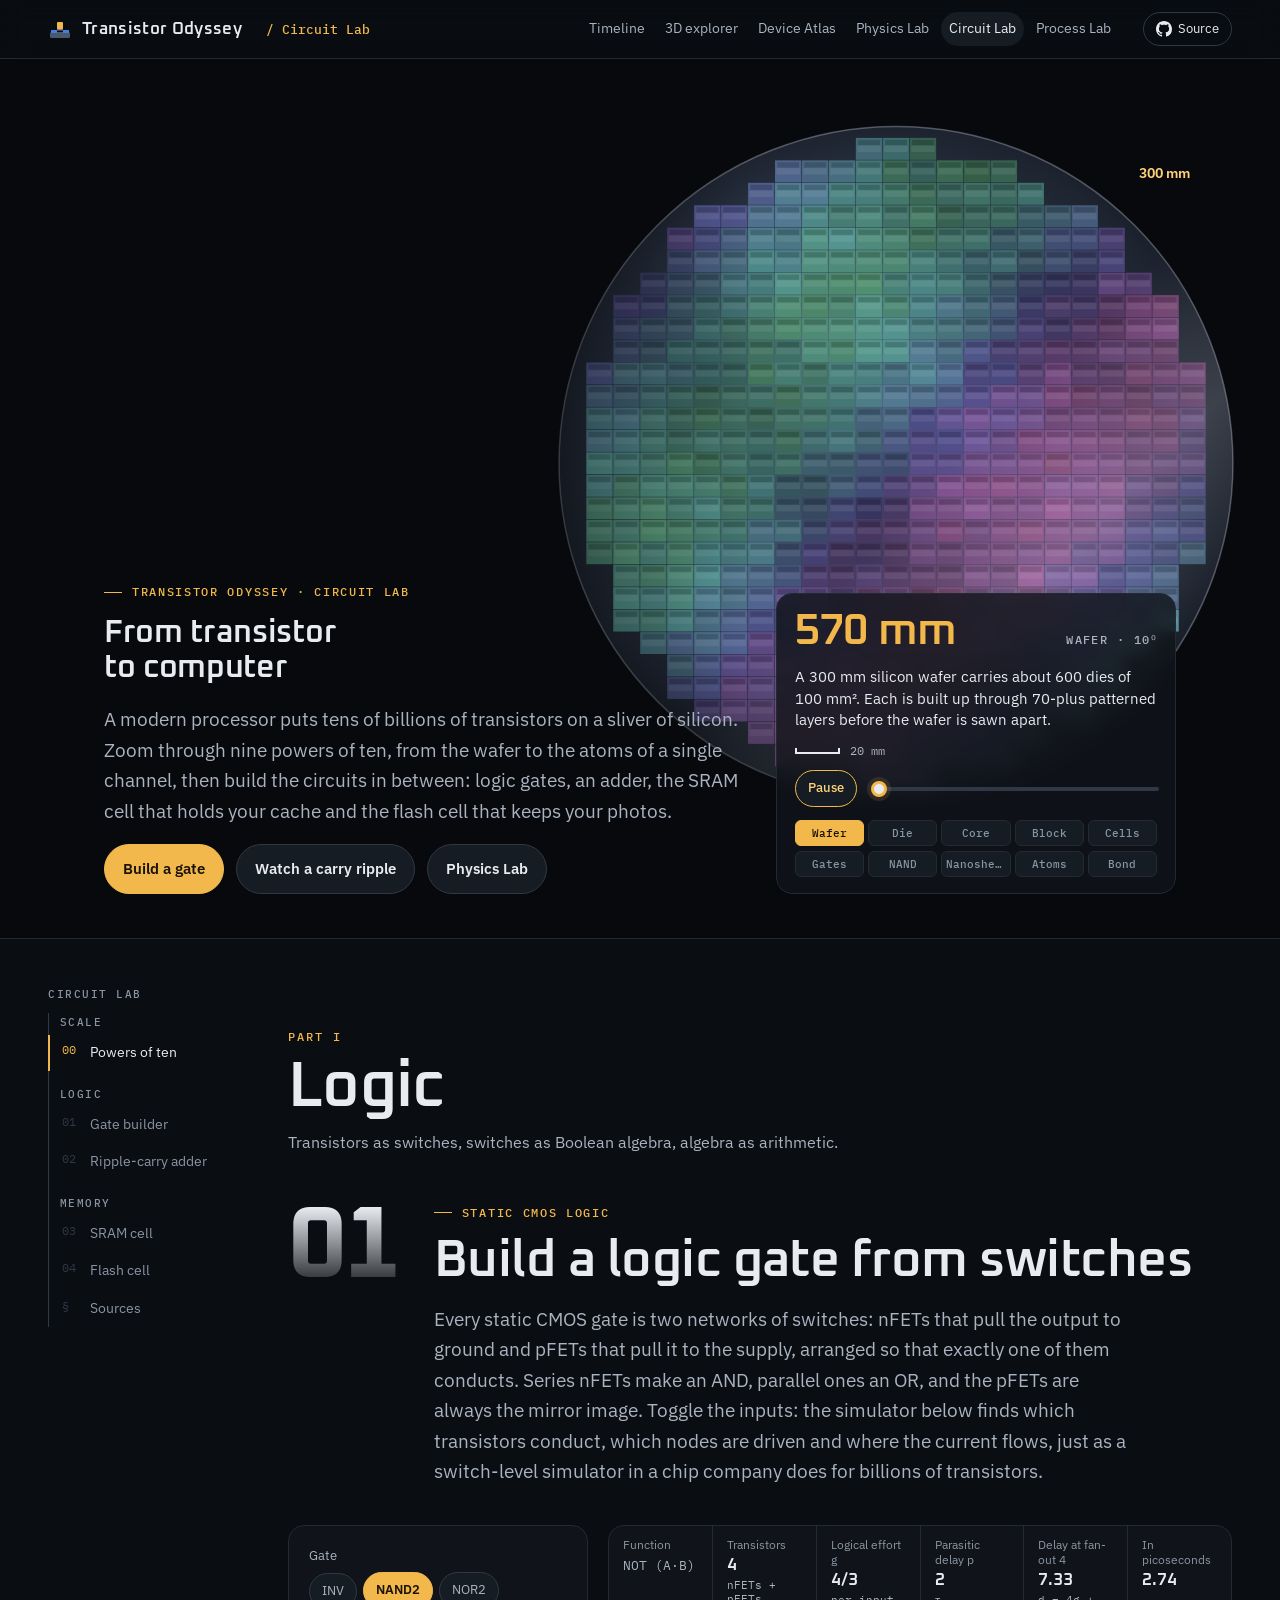
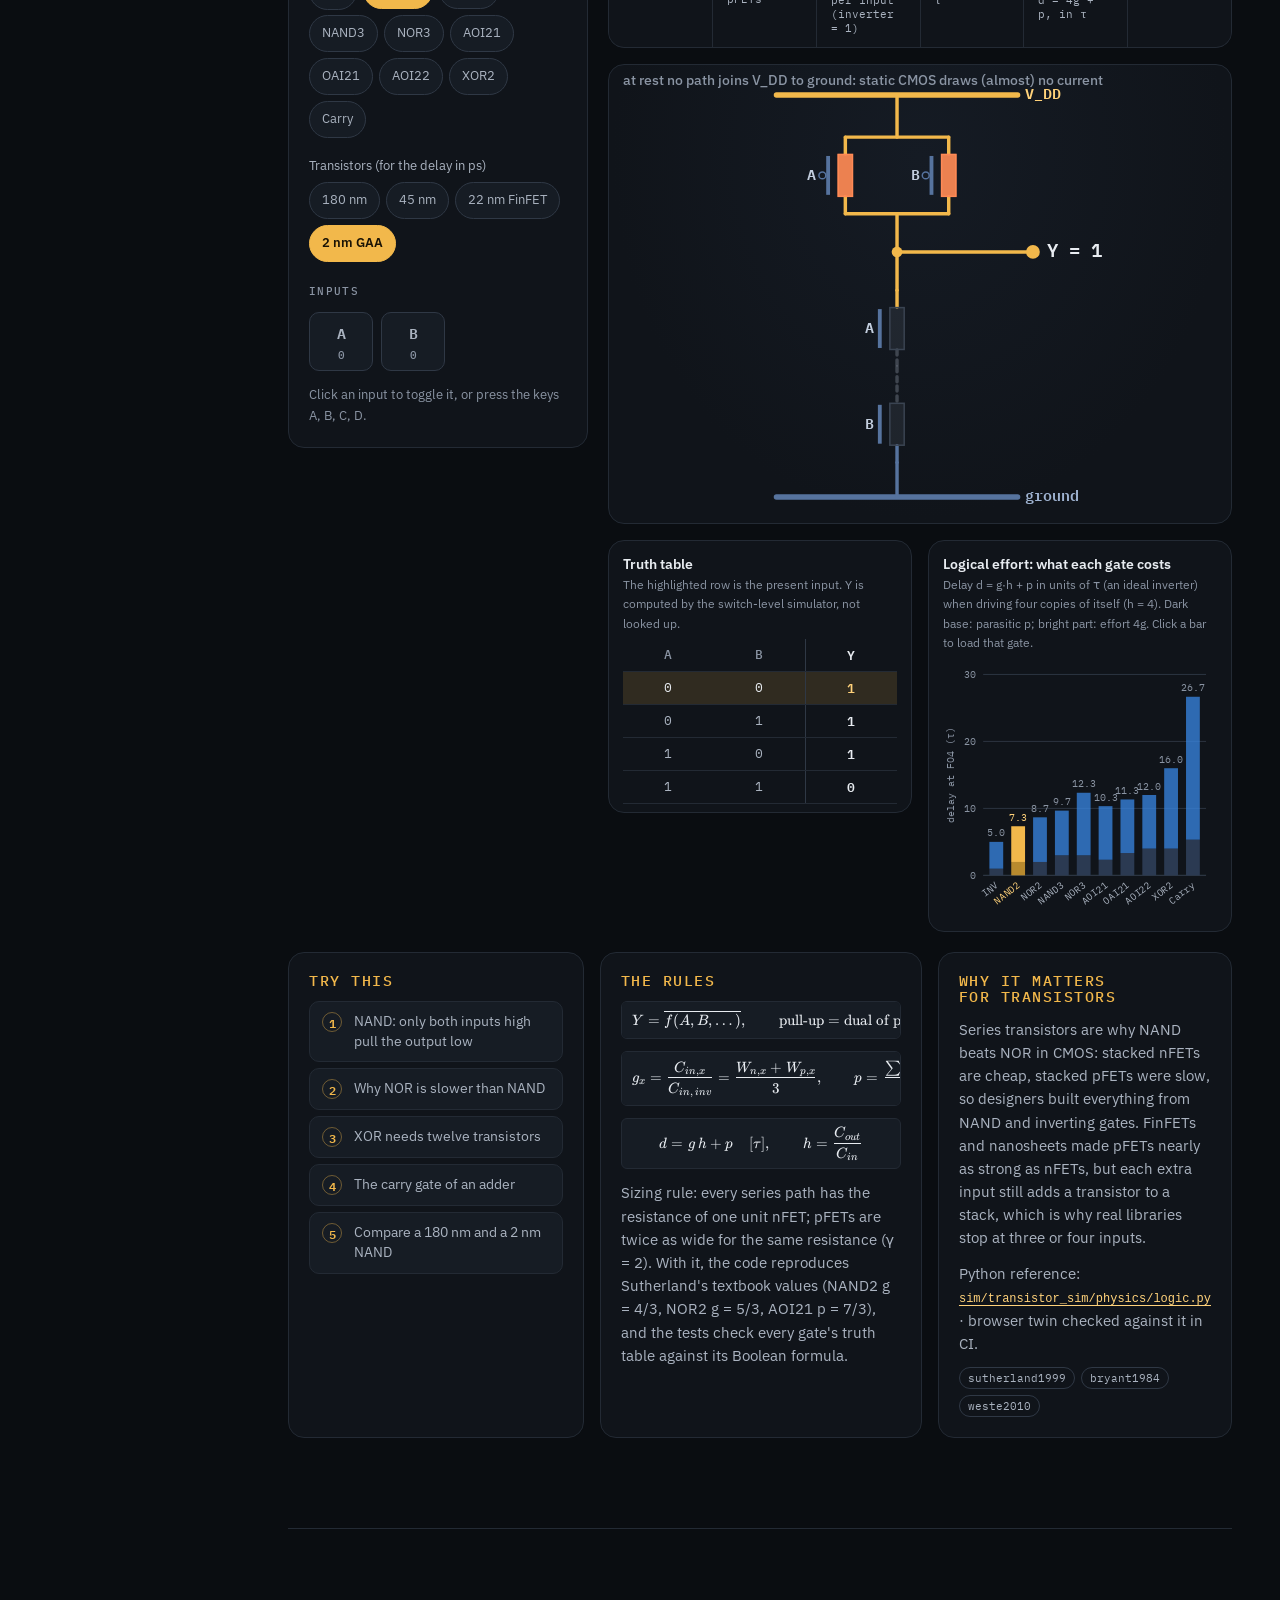
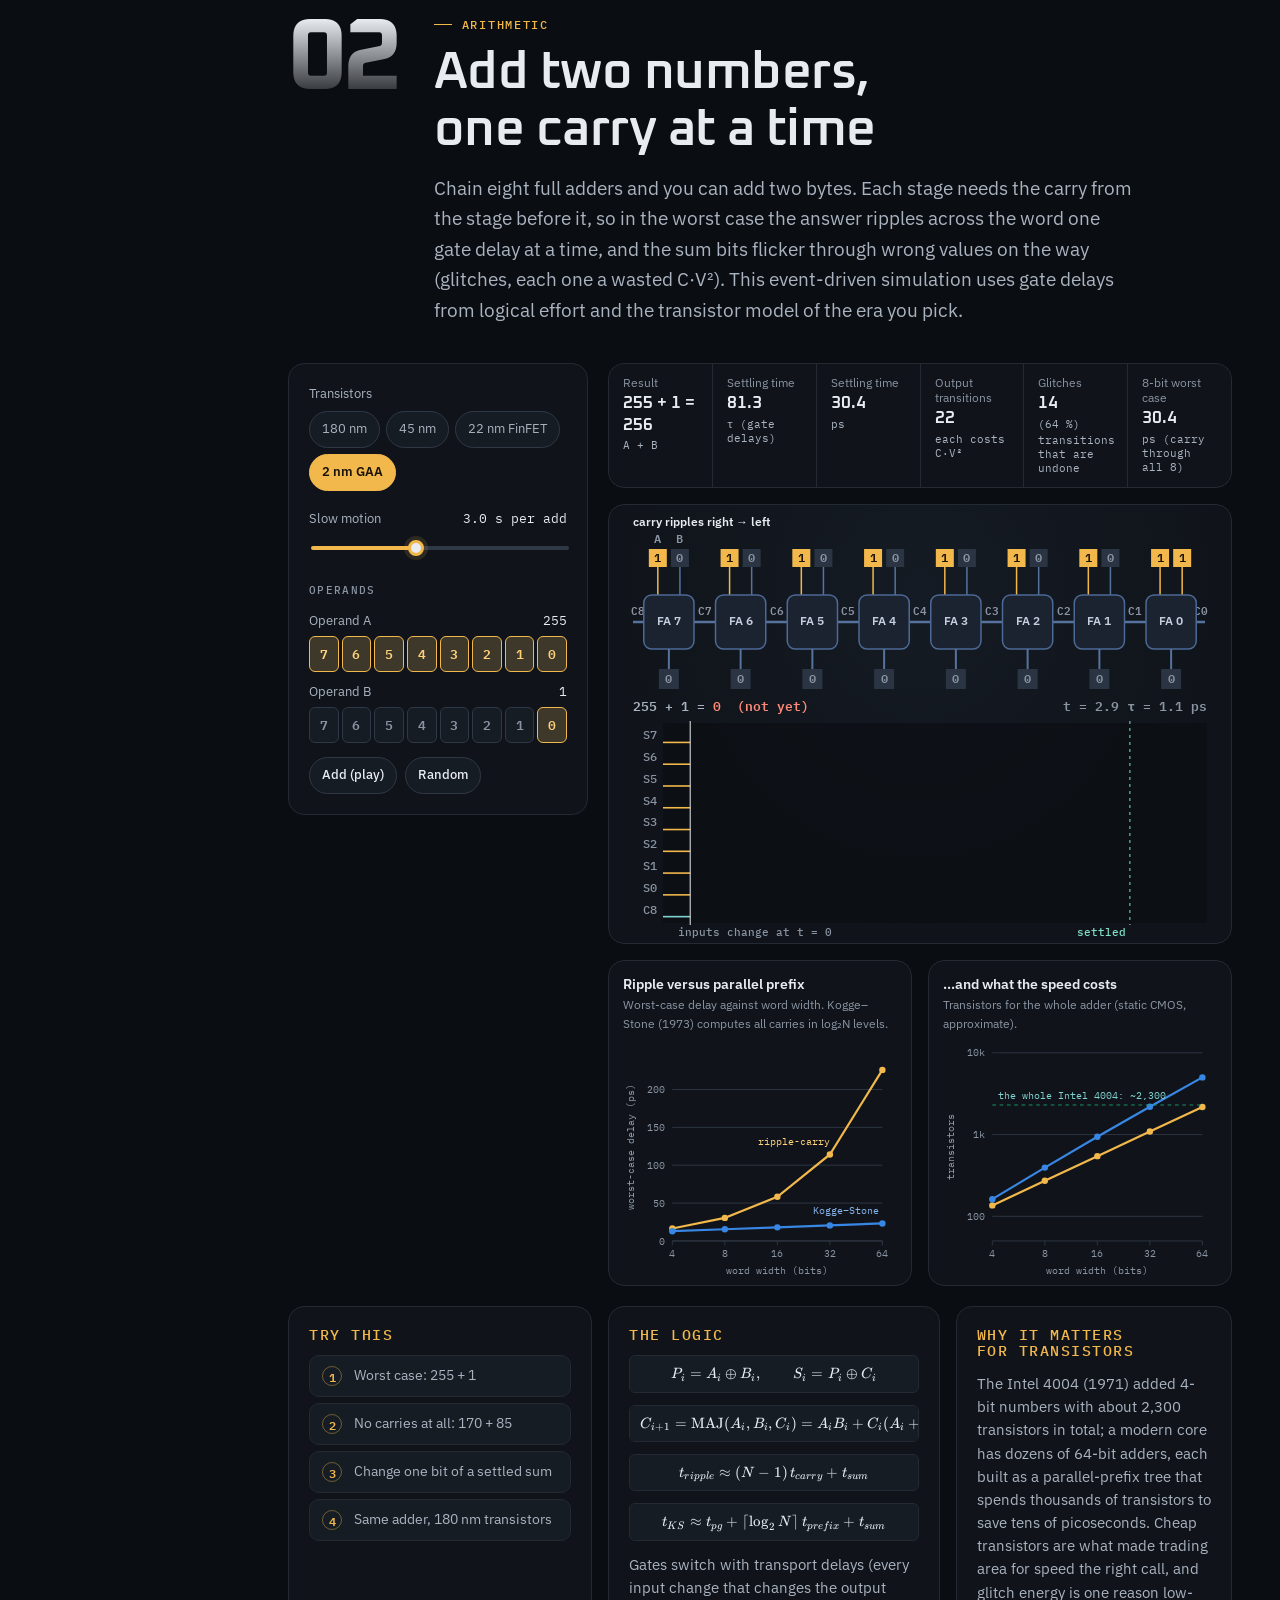
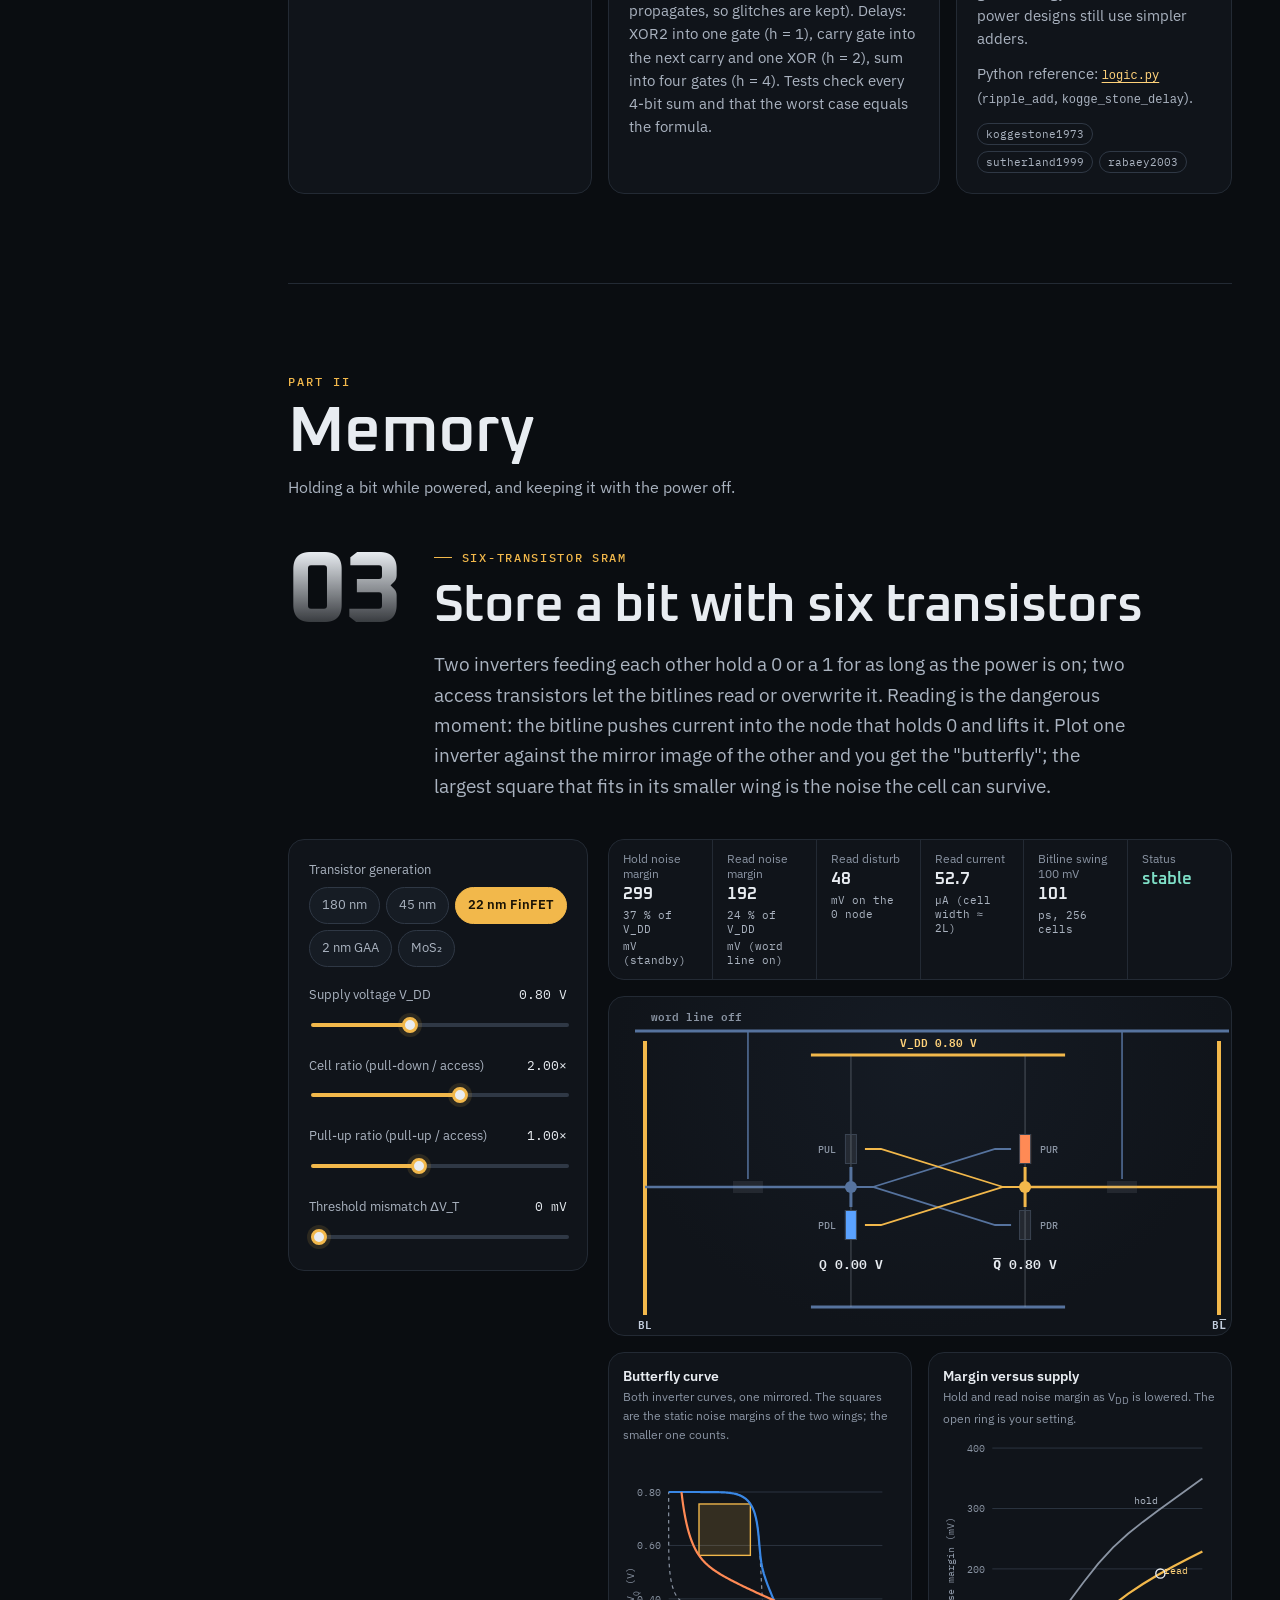
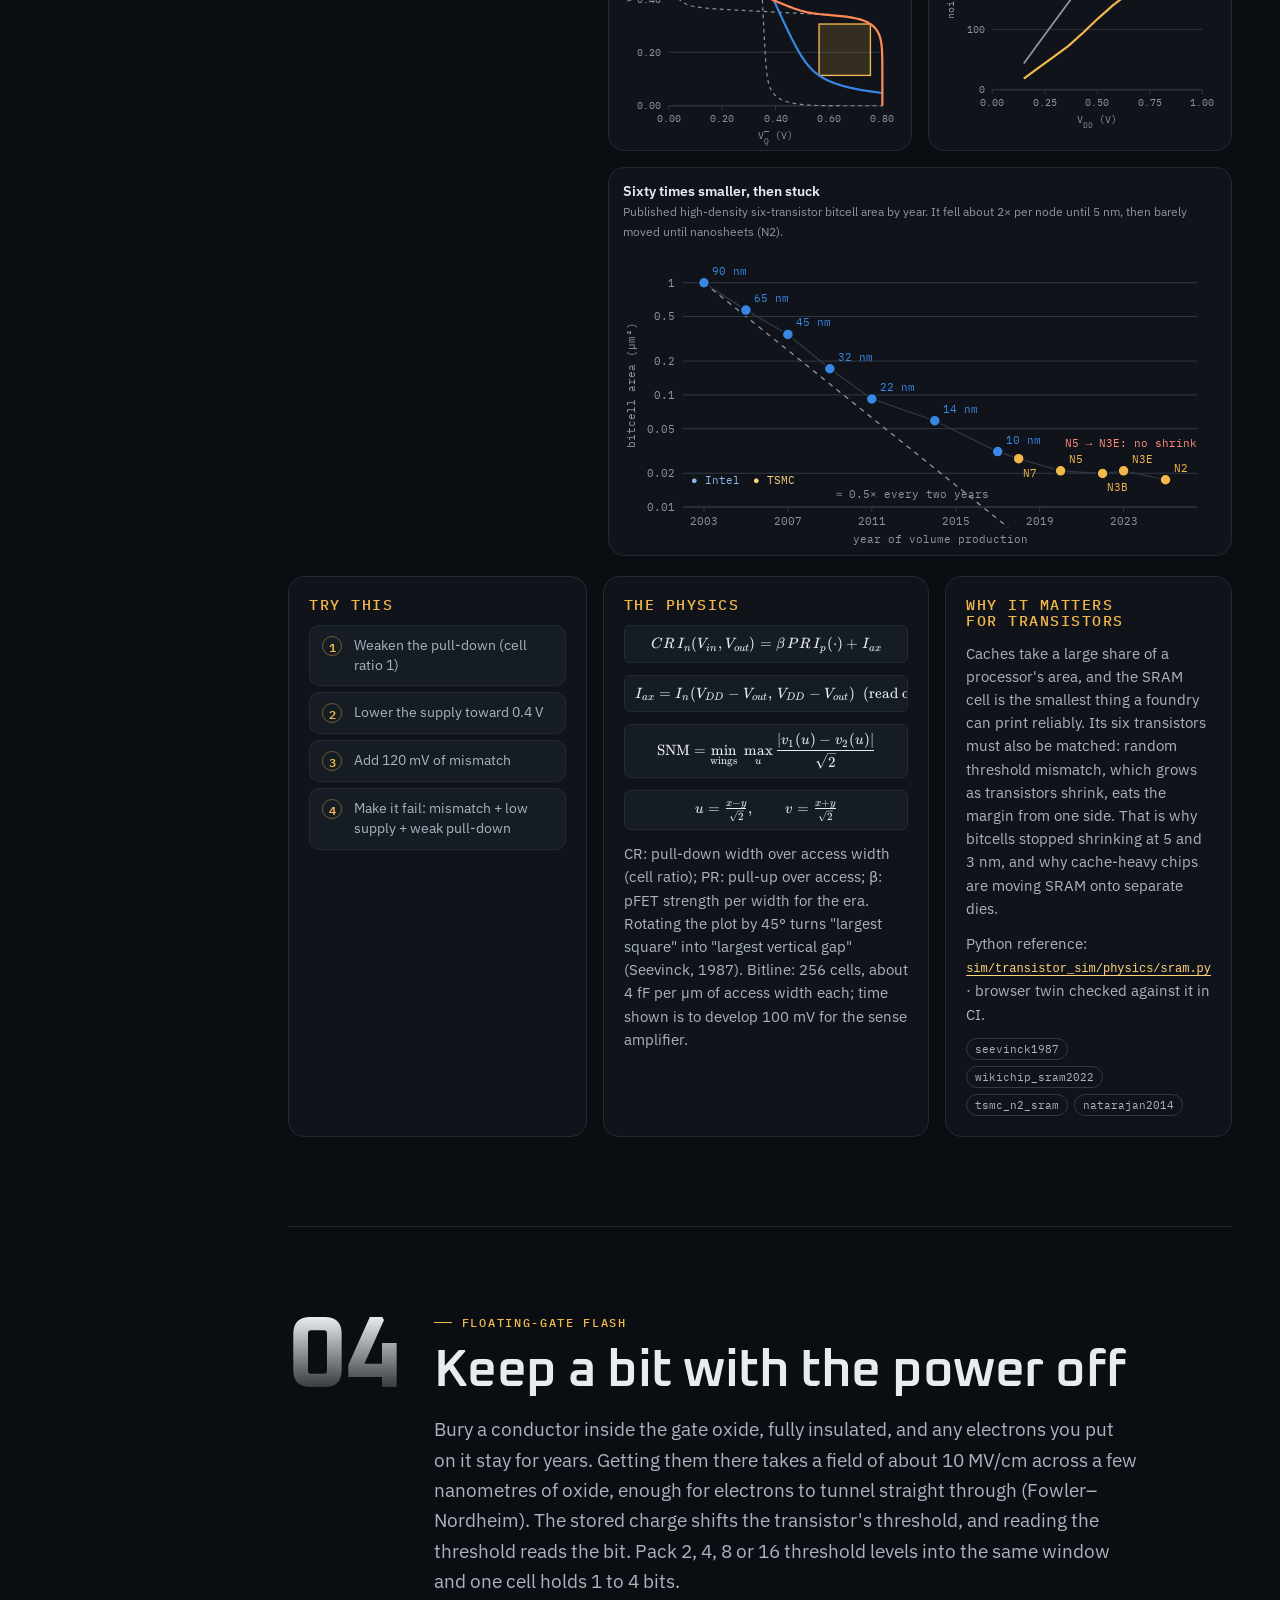
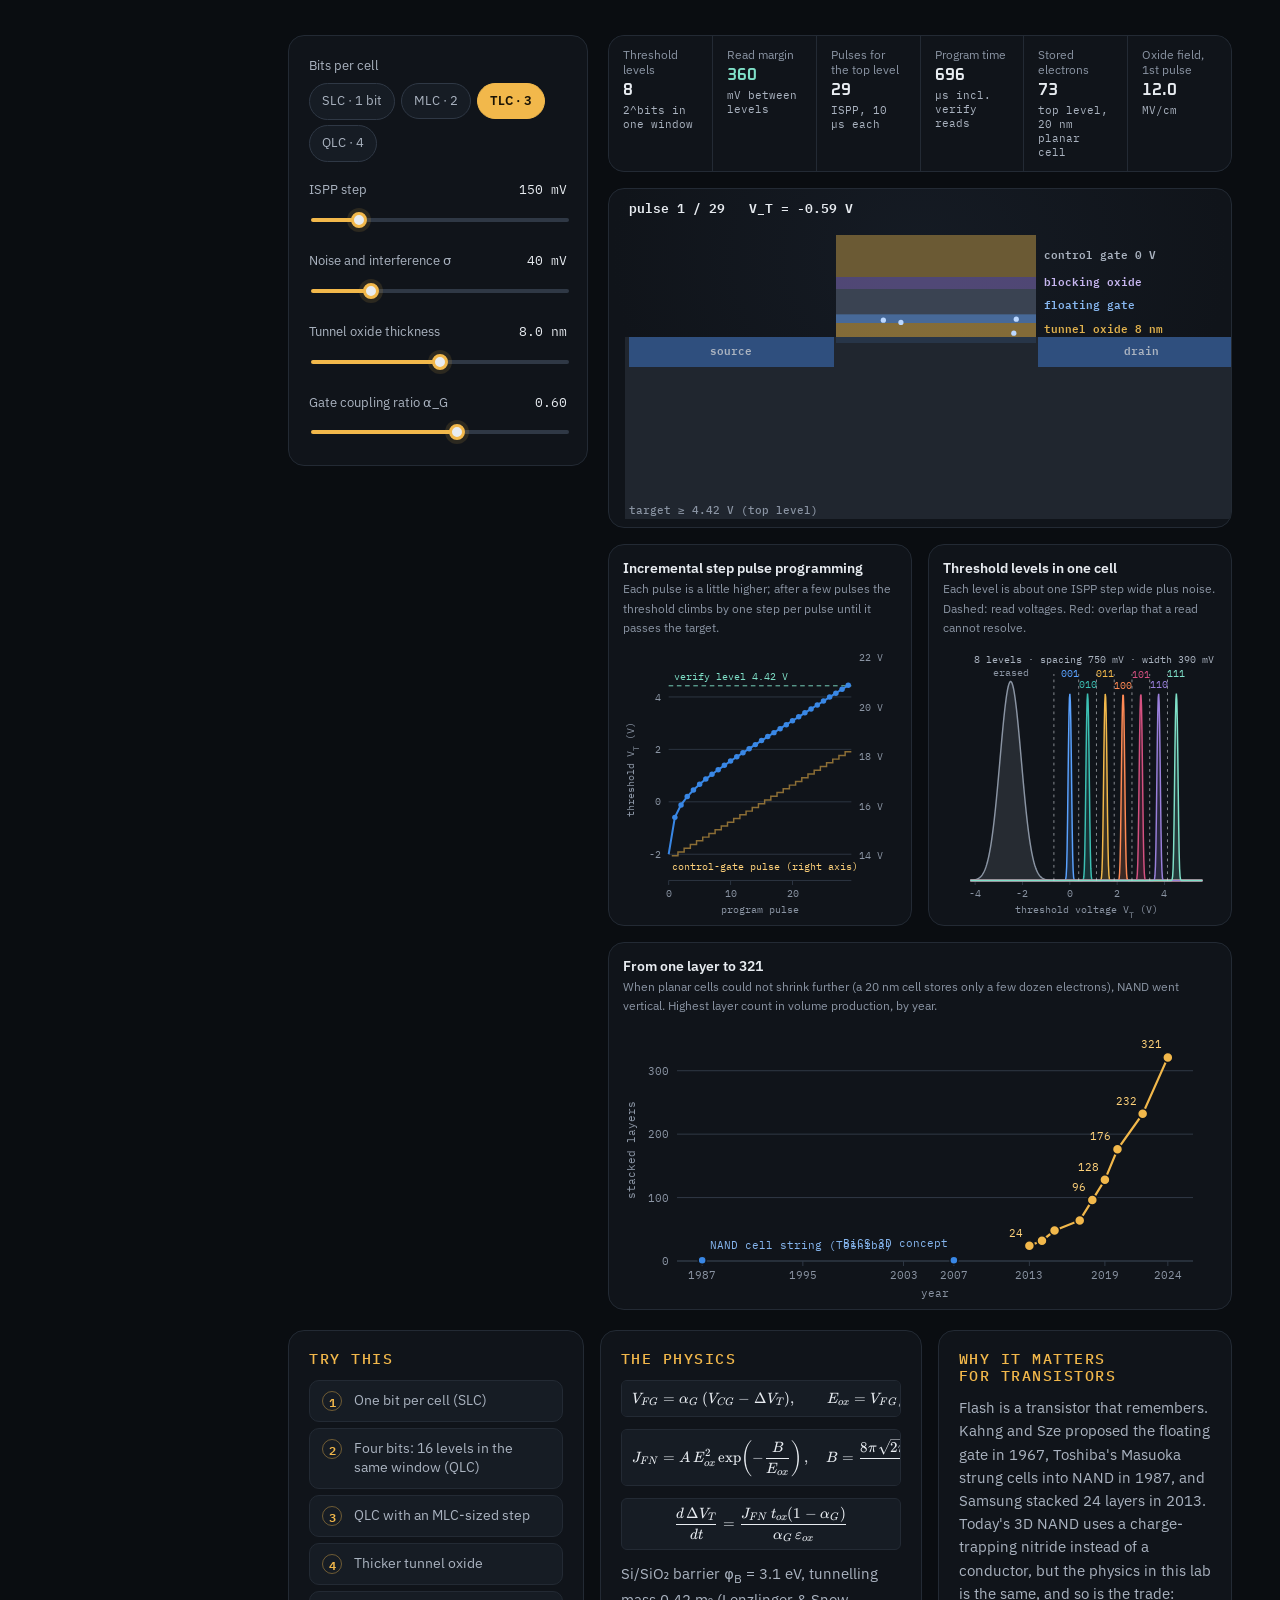
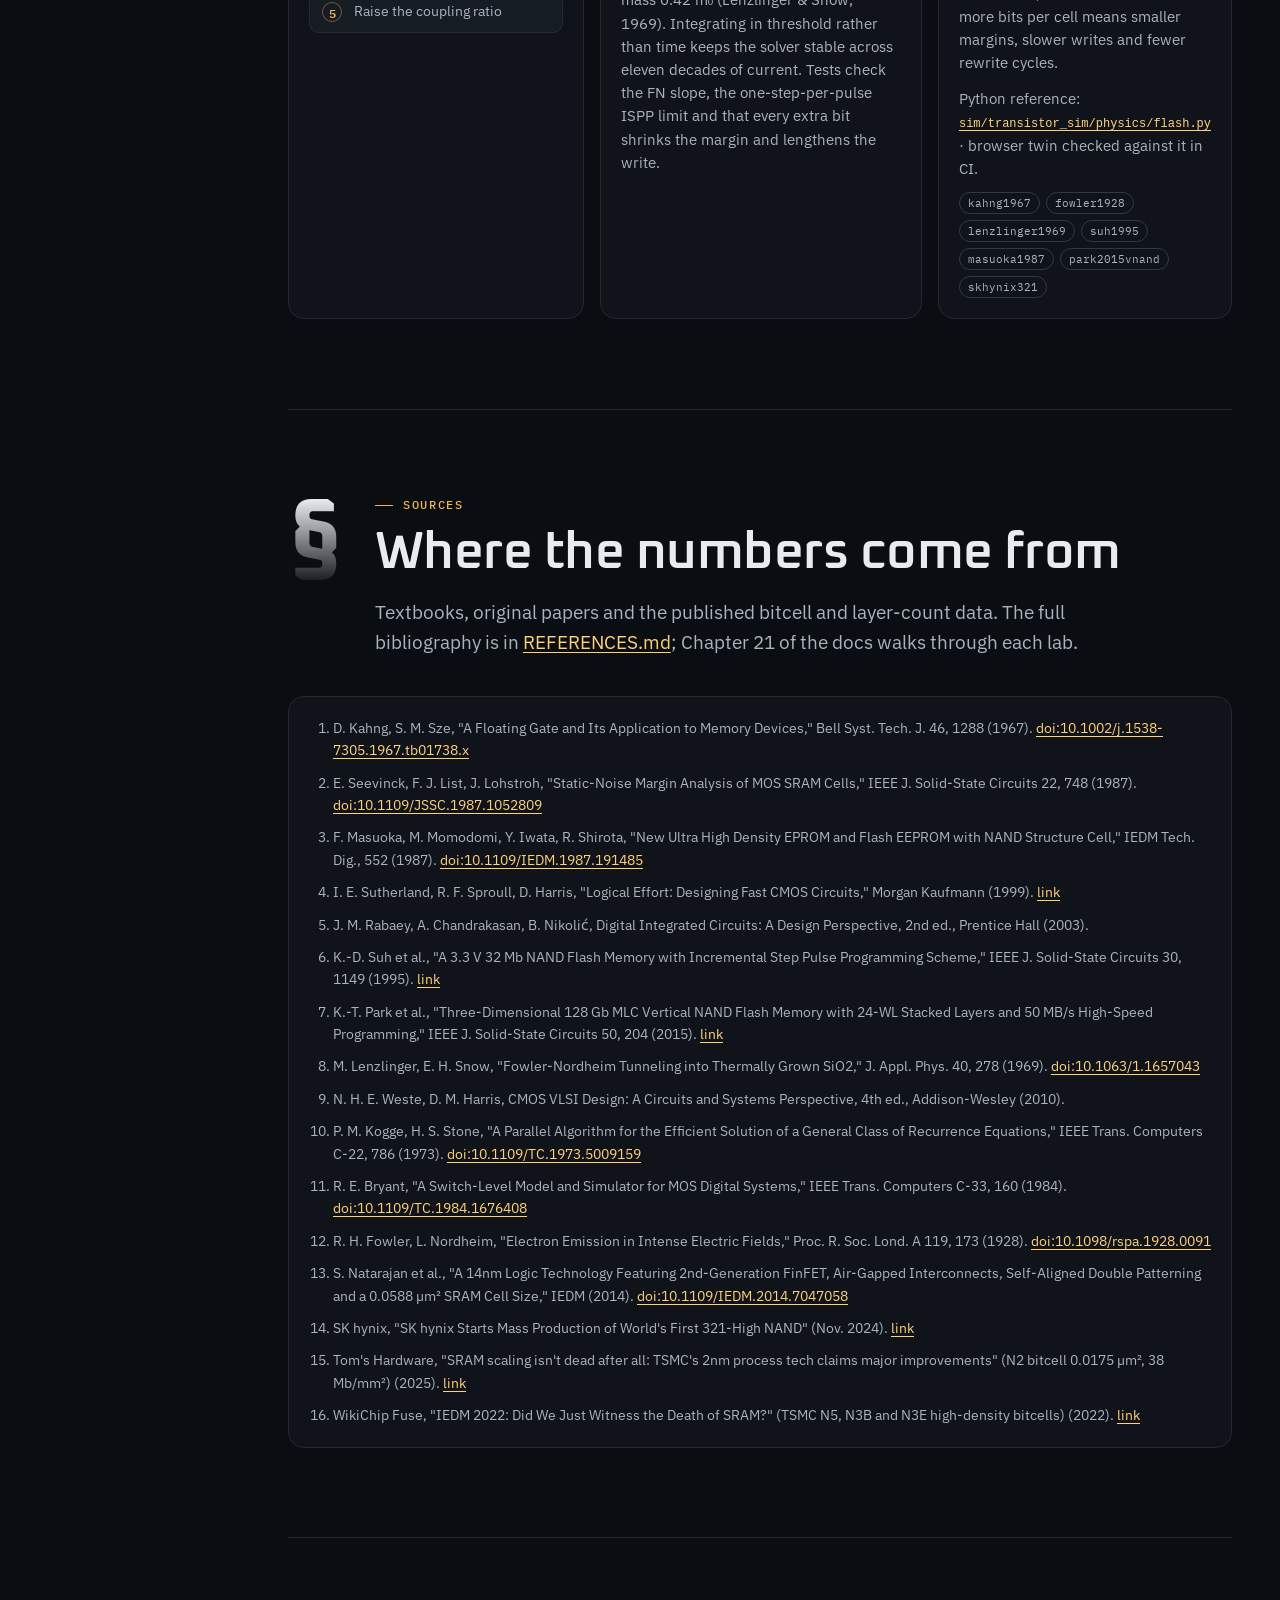
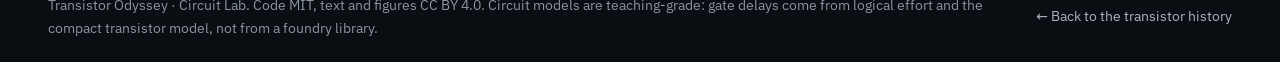
==== commit b5c7d251: "v1.9: Process Lab: the physics of making chips" ====
--- a/site/circuits.html
+++ b/site/circuits.html
@@ -32,6 +32,7 @@
       <a href="devices.html">Device Atlas</a>
       <a href="physics.html">Physics Lab</a>
       <a class="active" href="circuits.html">Circuit Lab</a>
+      <a href="process.html">Process Lab</a>
     </div>
     <a class="nav-gh" href="https://github.com/Normansrule/transistor-odyssey" rel="noopener">
       <svg width="16" height="16" viewBox="0 0 16 16" aria-hidden="true"><path fill="currentColor" d="M8 0C3.58 0 0 3.58 0 8c0 3.54 2.29 6.53 5.47 7.59.4.07.55-.17.55-.38 0-.19-.01-.82-.01-1.49-2.01.37-2.53-.49-2.69-.94-.09-.23-.48-.94-.82-1.13-.28-.15-.68-.52-.01-.53.63-.01 1.08.58 1.23.82.72 1.21 1.87.87 2.33.66.07-.52.28-.87.51-1.07-1.78-.2-3.64-.89-3.64-3.95 0-.87.31-1.59.82-2.15-.08-.2-.36-1.02.08-2.12 0 0 .67-.21 2.2.82.64-.18 1.32-.27 2-.27.68 0 1.36.09 2 .27 1.53-1.04 2.2-.82 2.2-.82.44 1.1.16 1.92.08 2.12.51.56.82 1.27.82 2.15 0 3.07-1.87 3.75-3.65 3.95.29.25.54.73.54 1.48 0 1.07-.01 1.93-.01 2.2 0 .21.15.46.55.38A8.013 8.013 0 0016 8c0-4.42-3.58-8-8-8z"/></svg>
--- a/site/css/style.css
+++ b/site/css/style.css
@@ -427,7 +427,7 @@
 .at-more { margin-top: 22px; }
 @media (max-width: 1100px) { .nav-lab2 { margin-left: 0; } }
 @media (max-width: 480px) { .nav-lab2 { display: none; } }
-@media (max-width: 1560px) { .nav-lab3 { display: none; } }
+@media (max-width: 1760px) { .nav-lab3 { display: none; } }
 .pl-teaser.five { grid-template-columns: repeat(5, minmax(0, 1fr)); }
 @media (max-width: 1180px) { .pl-teaser.five { grid-template-columns: repeat(auto-fill, minmax(260px, 1fr)); } }
 @media (max-width: 480px) {
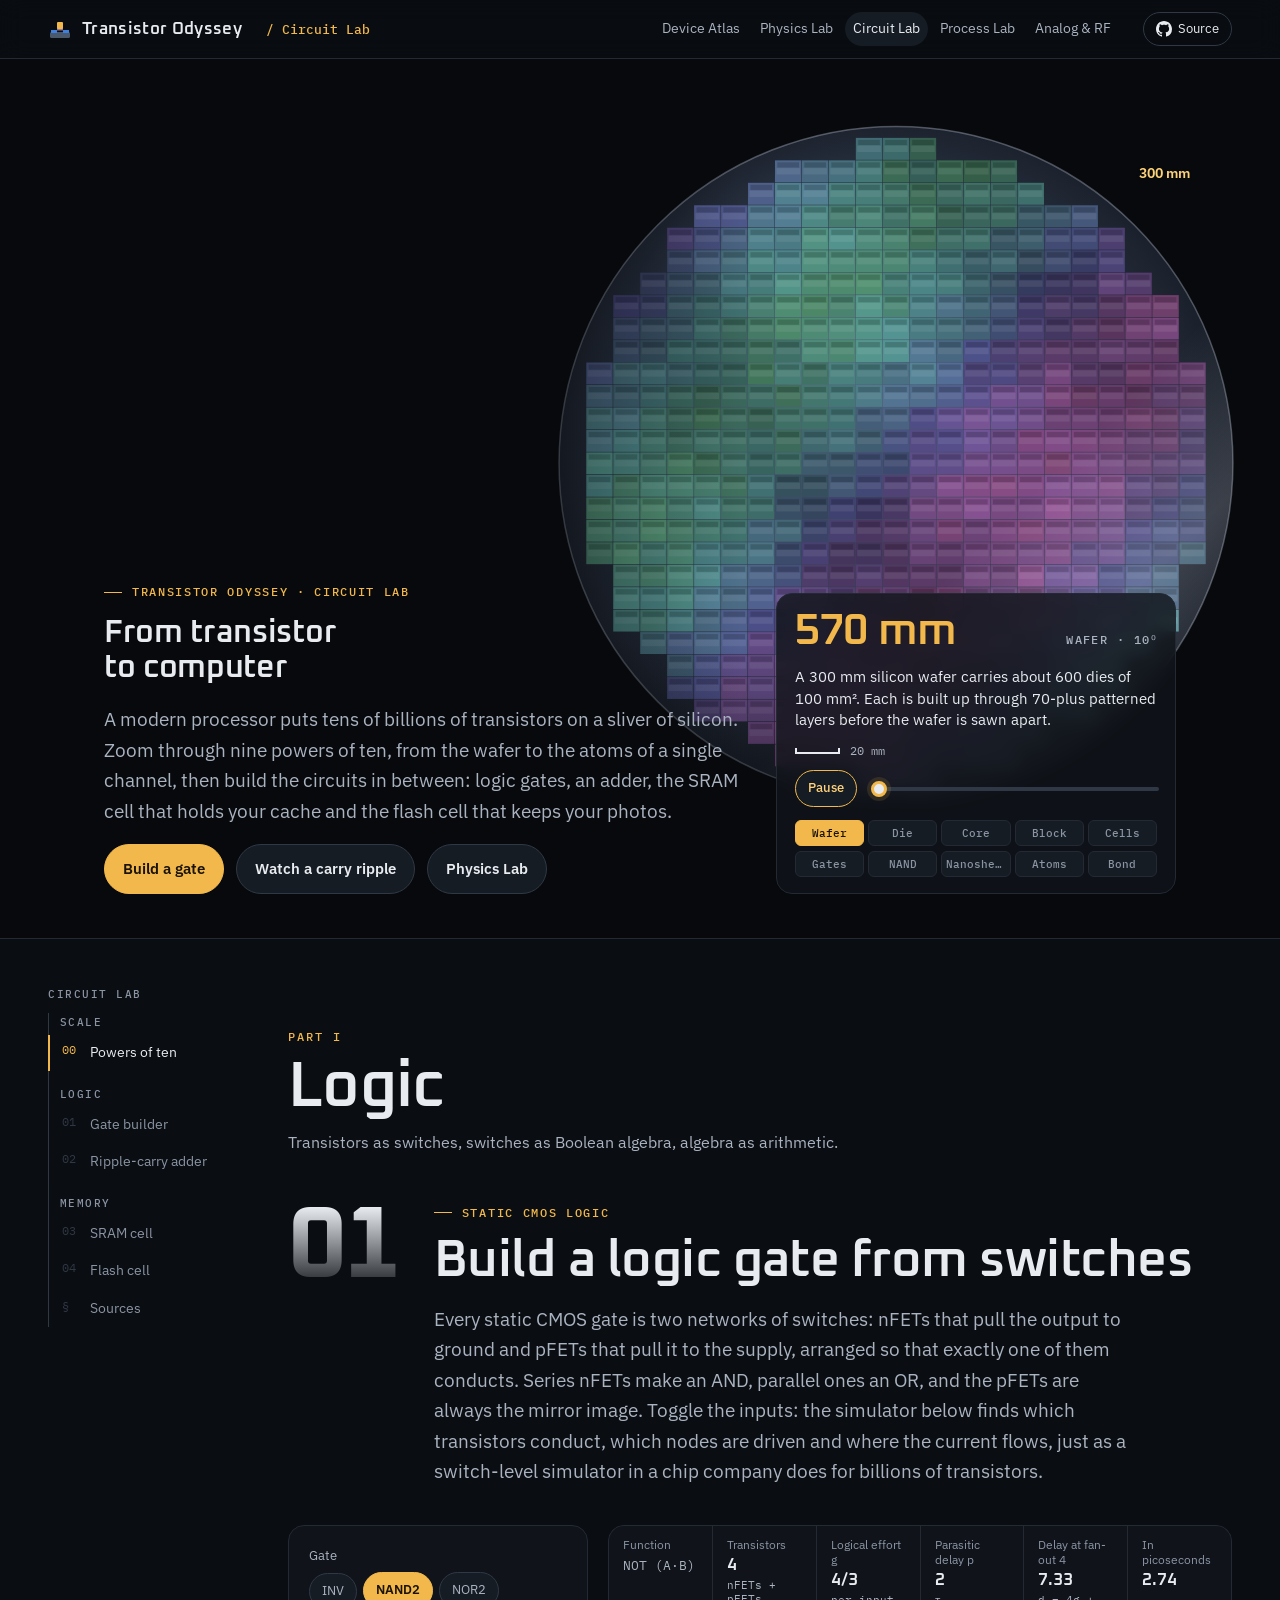
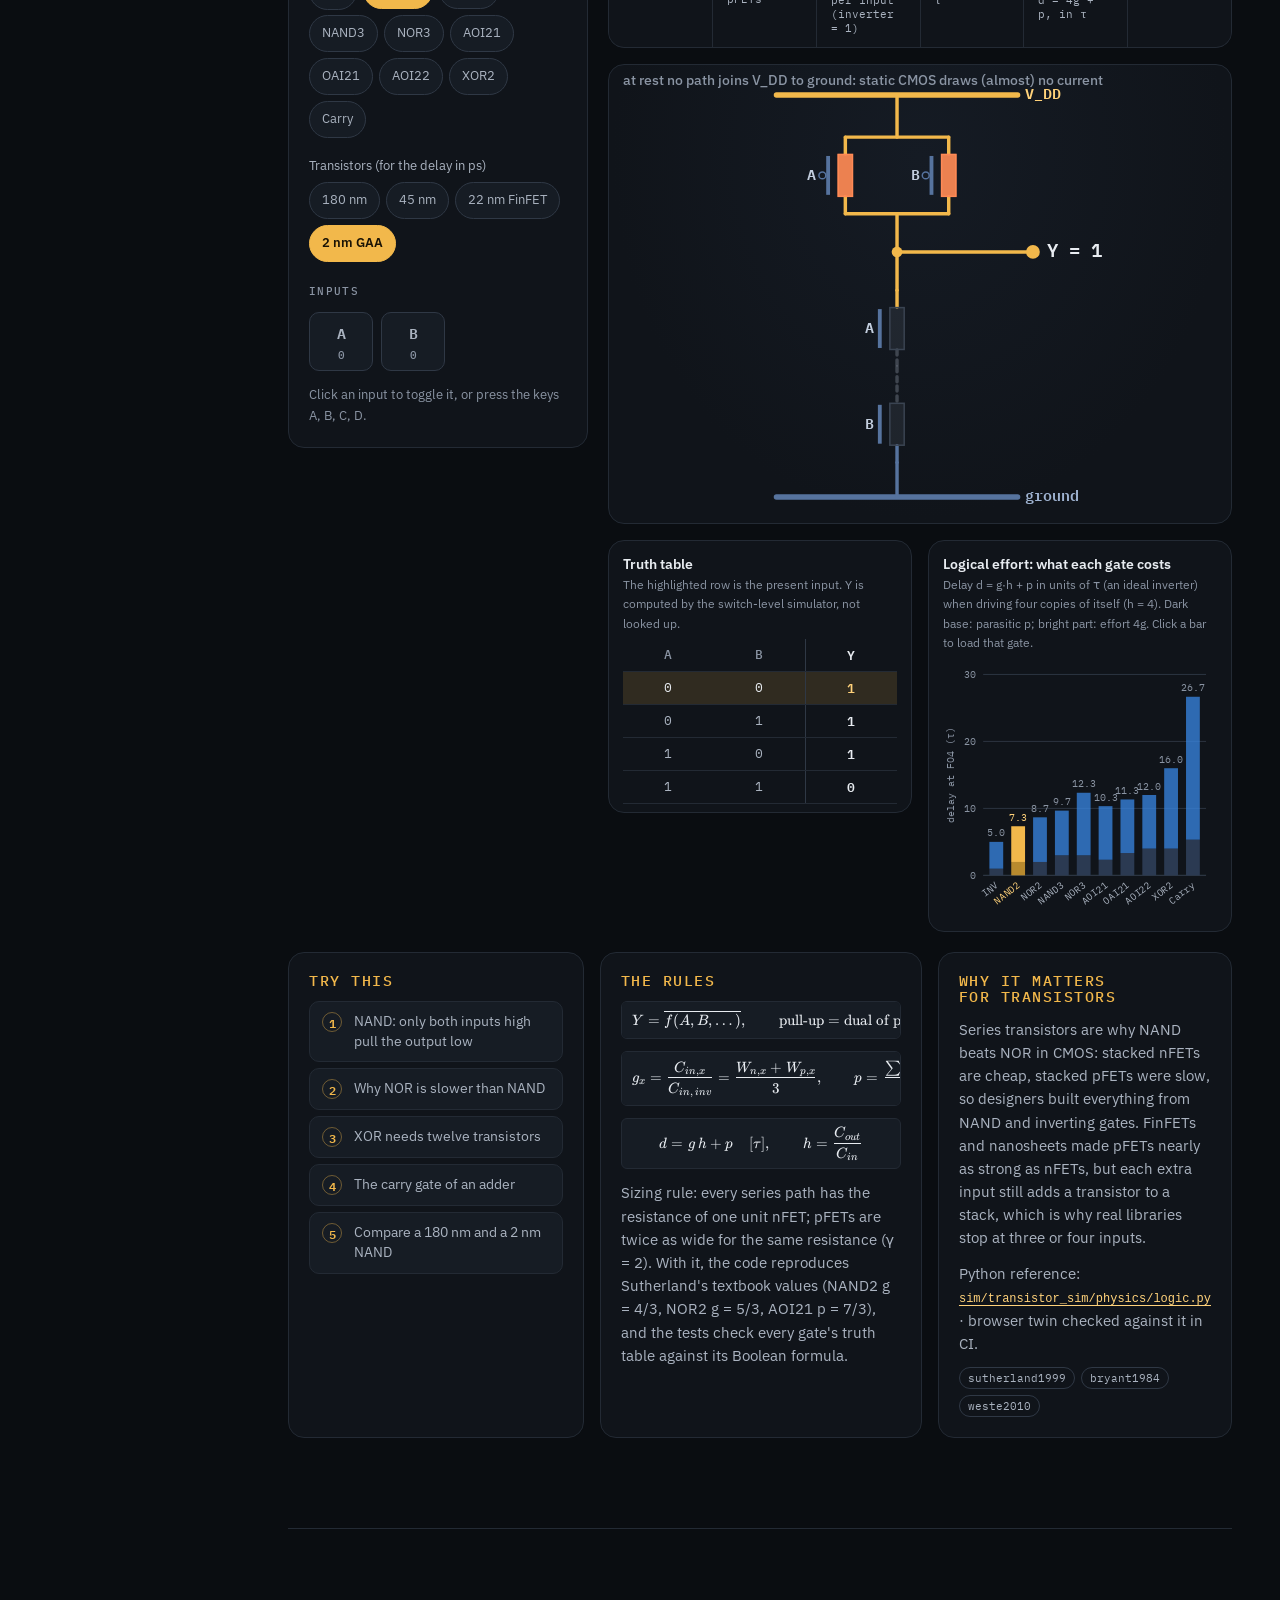
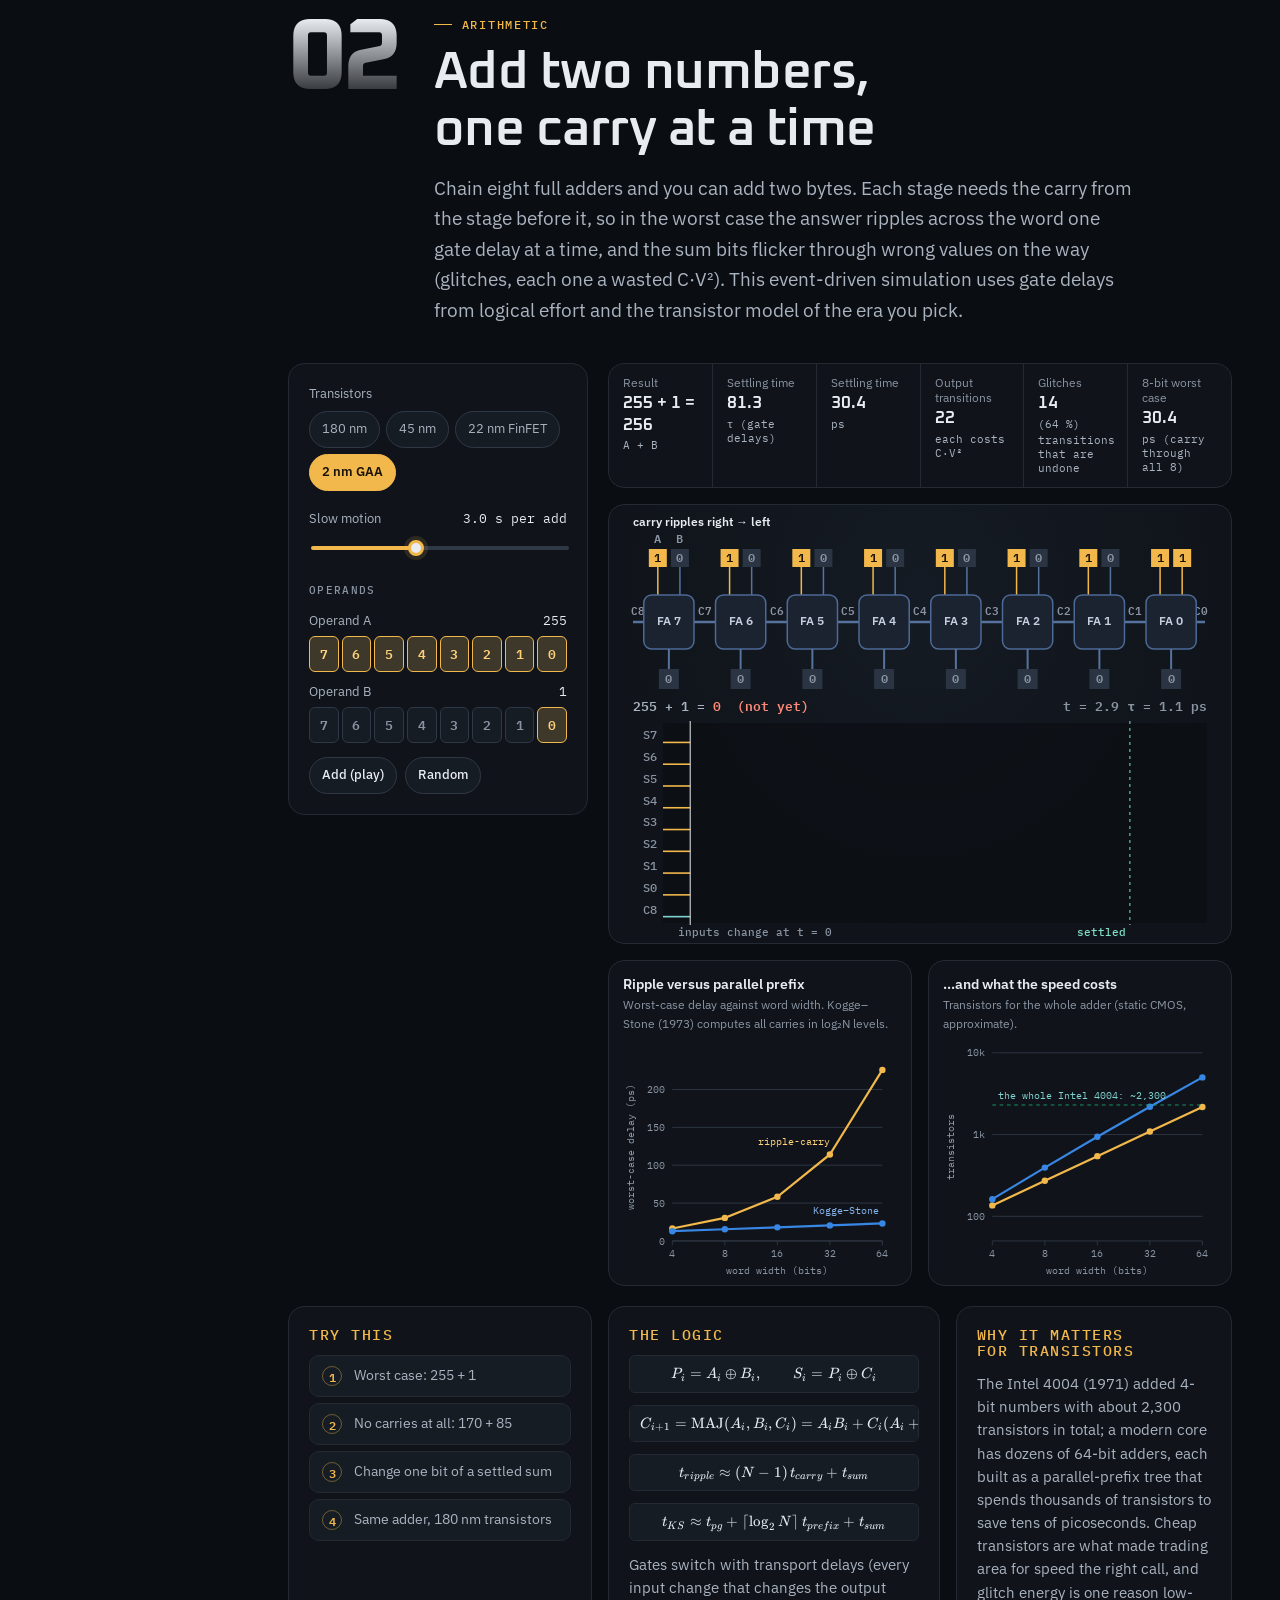
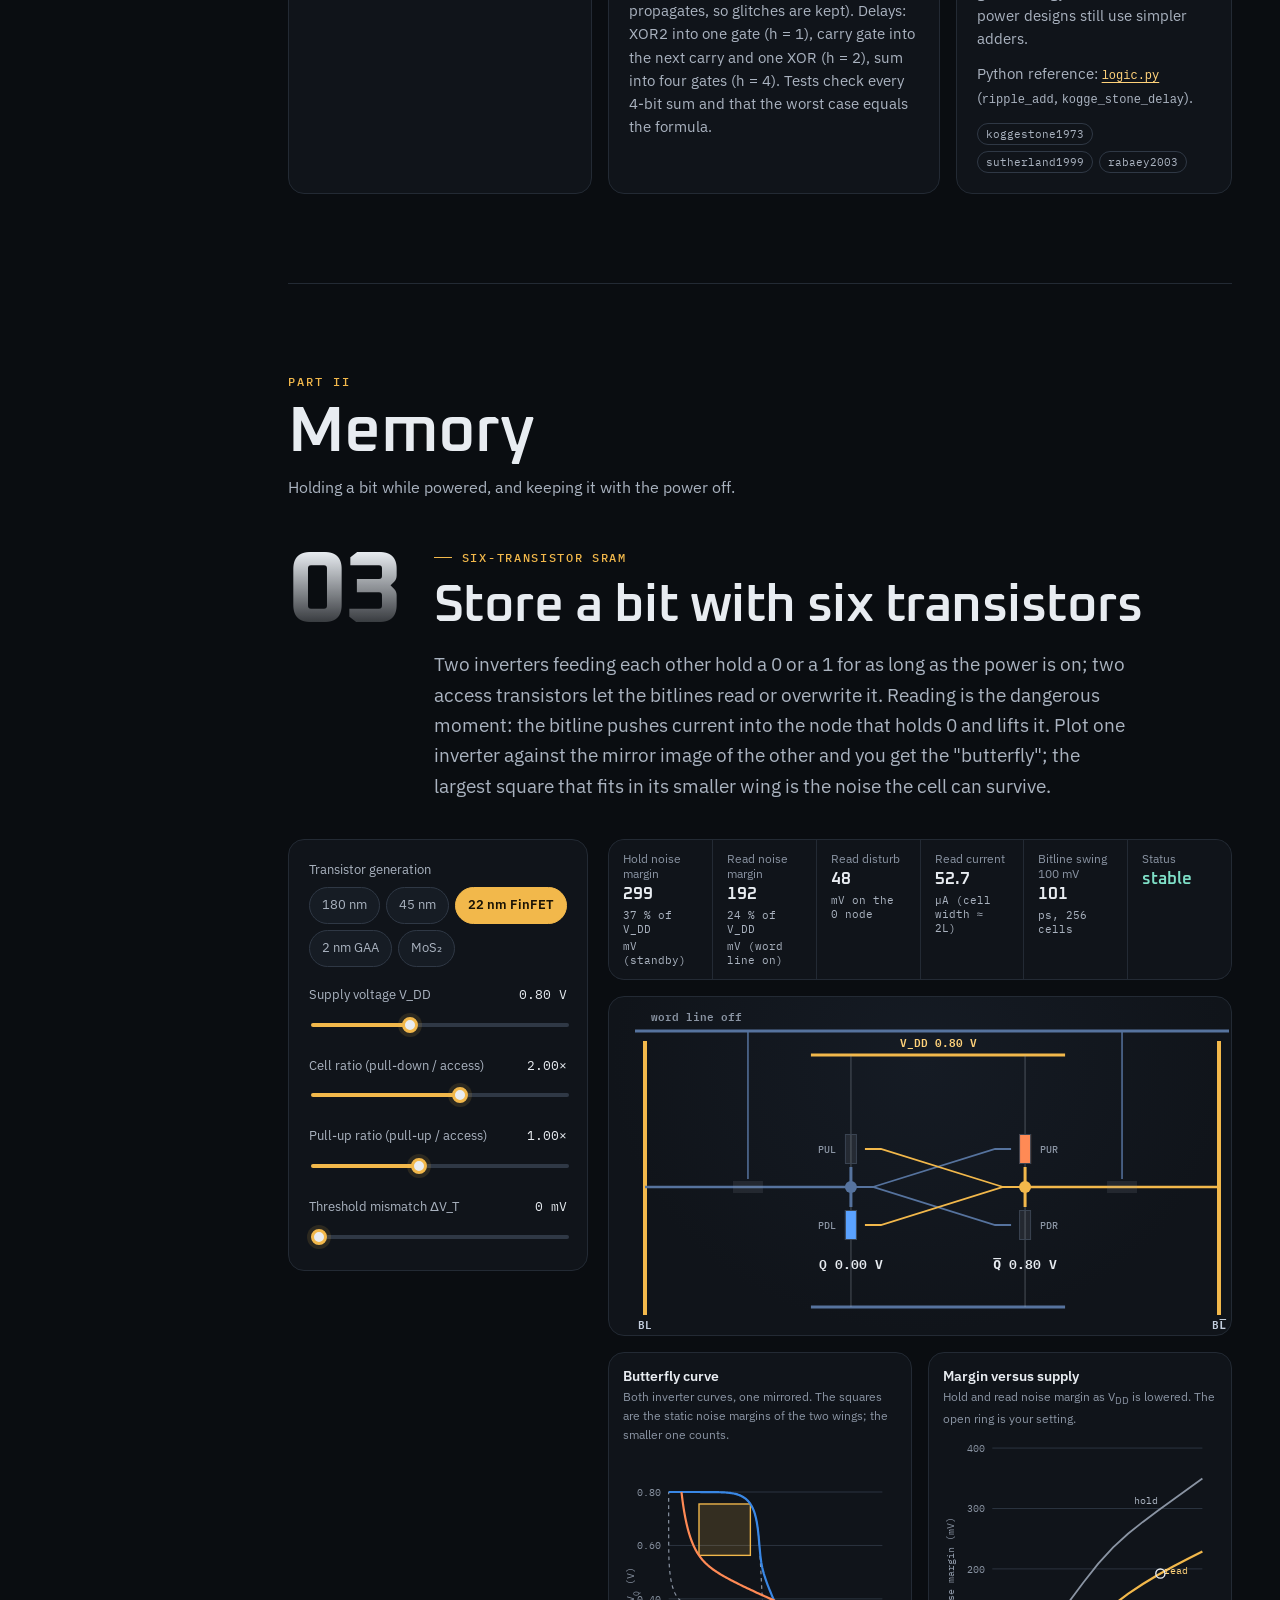
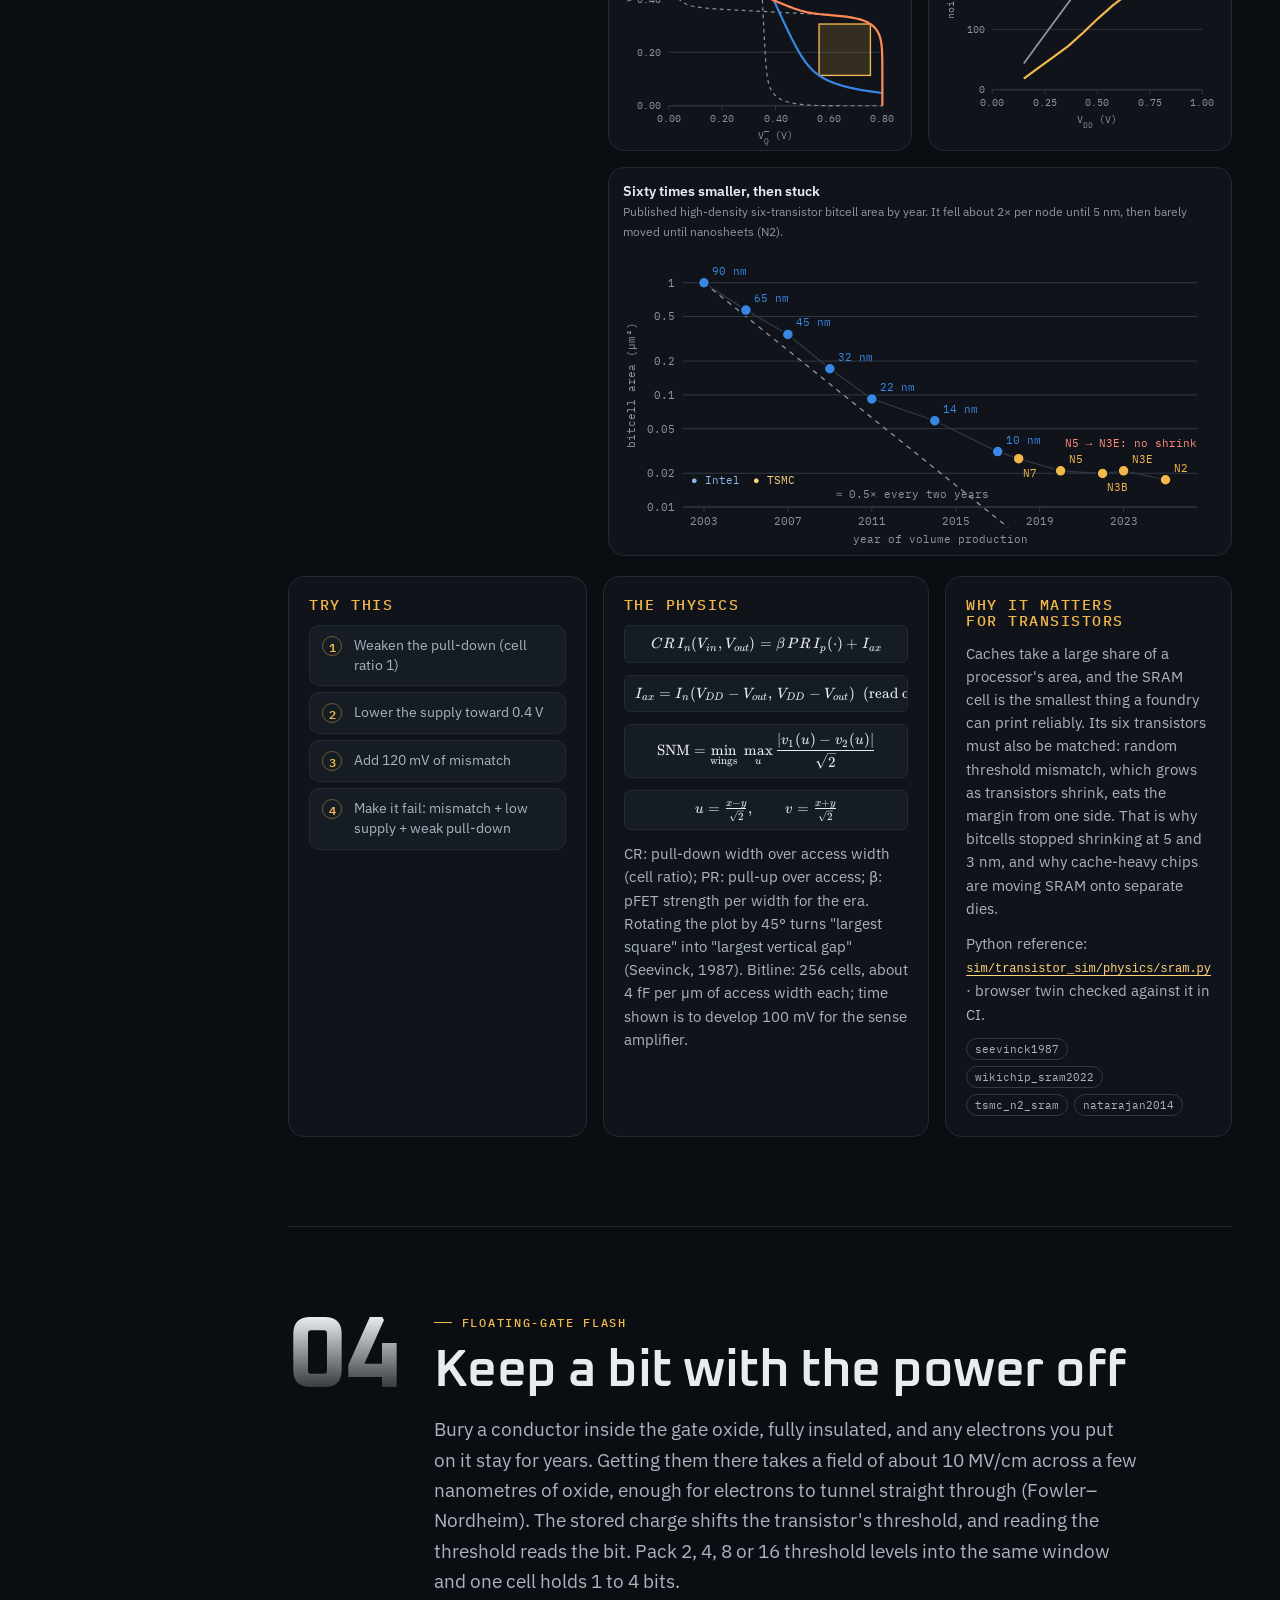
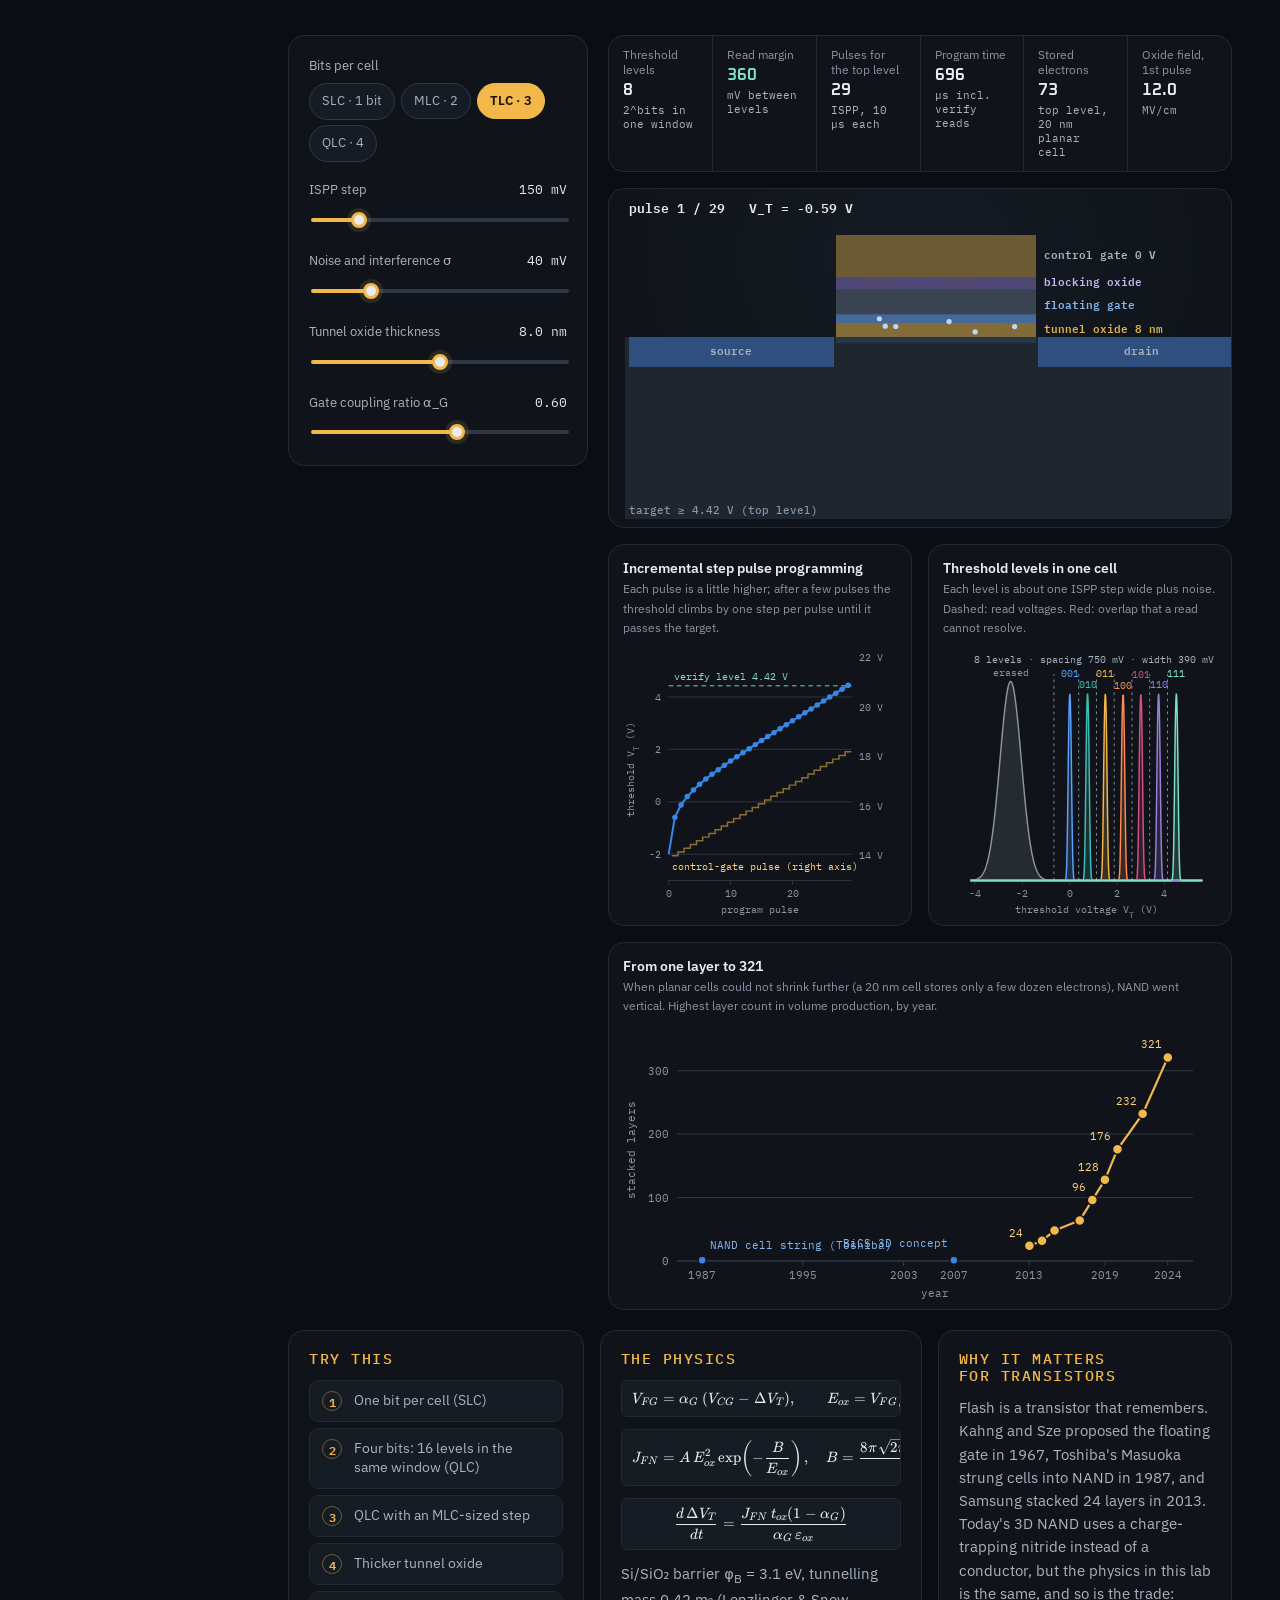
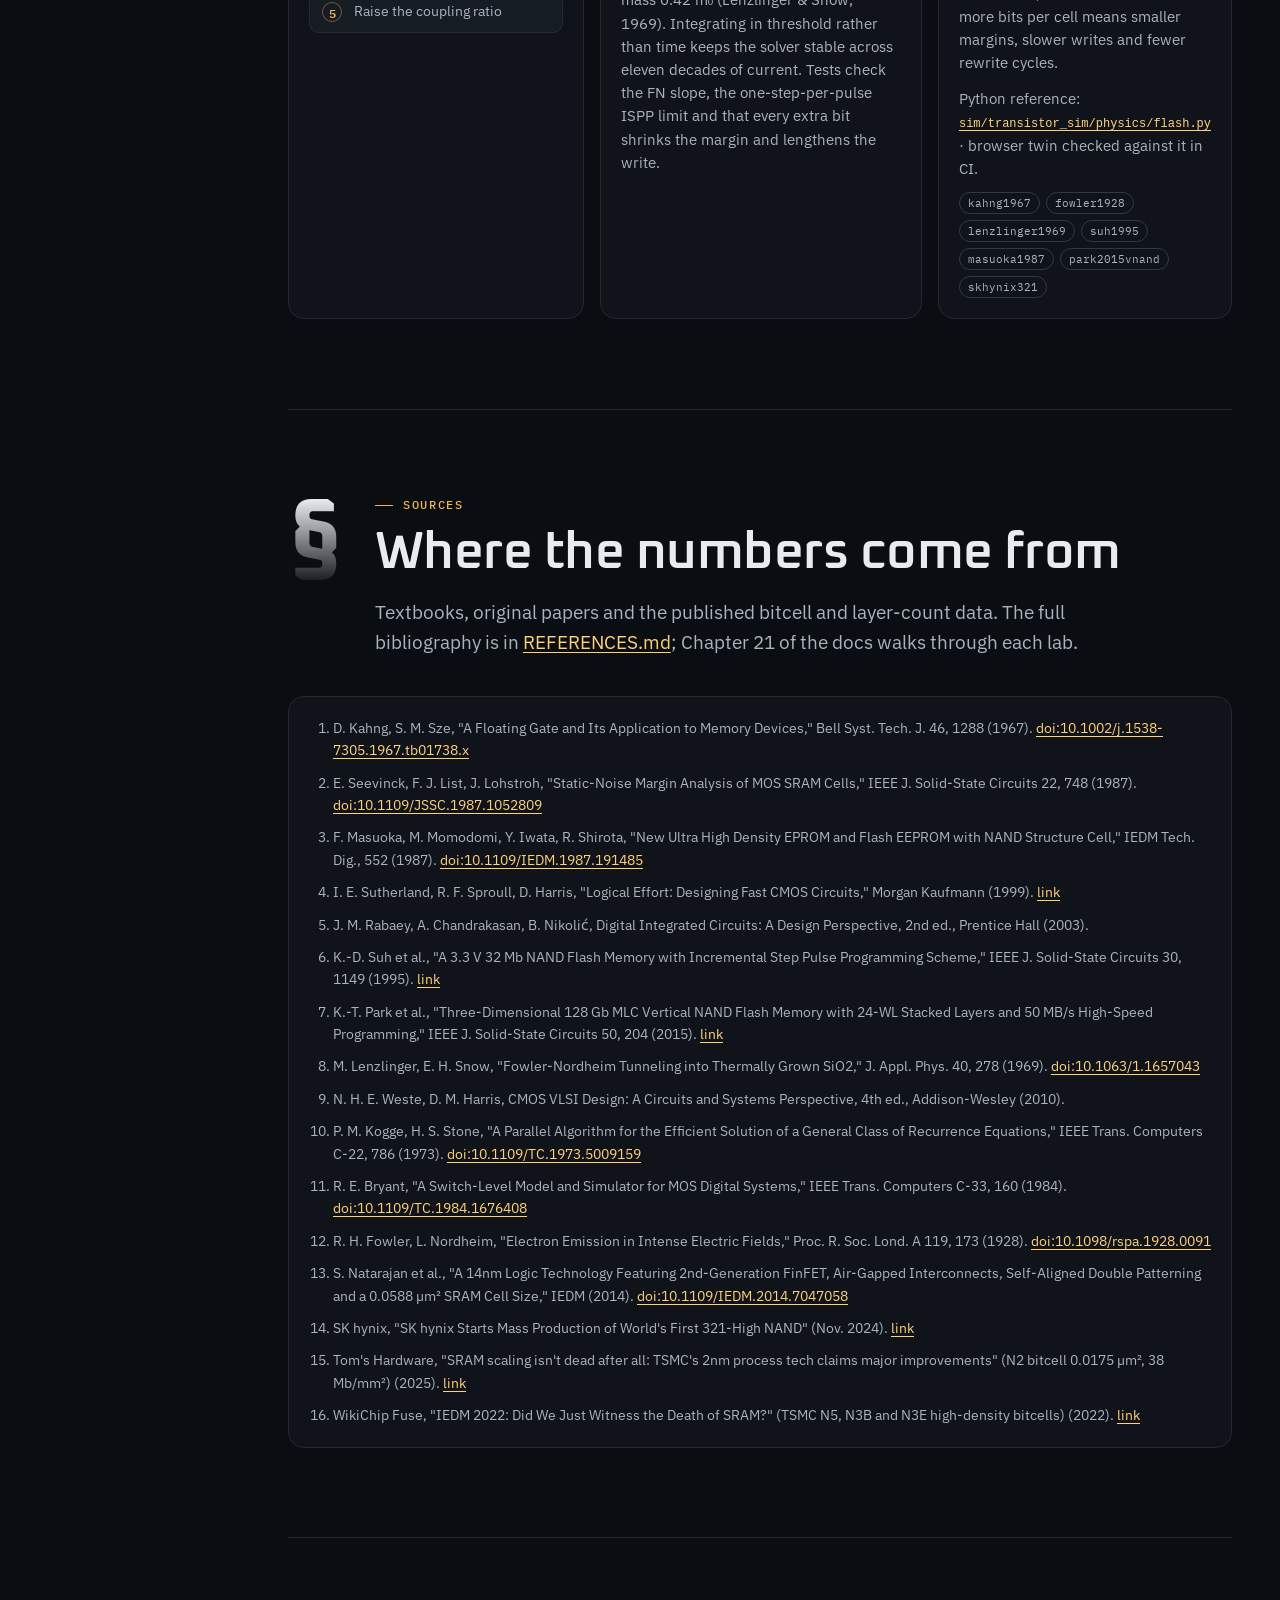
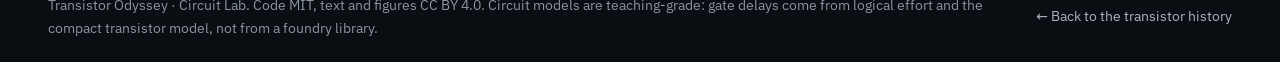
==== commit d0924a5c: "v1.10: Analog & RF Lab: the transistor as an amplifier" ====
--- a/site/circuits.html
+++ b/site/circuits.html
@@ -33,6 +33,7 @@
       <a href="physics.html">Physics Lab</a>
       <a class="active" href="circuits.html">Circuit Lab</a>
       <a href="process.html">Process Lab</a>
+      <a href="analog.html">Analog &amp; RF</a>
     </div>
     <a class="nav-gh" href="https://github.com/Normansrule/transistor-odyssey" rel="noopener">
       <svg width="16" height="16" viewBox="0 0 16 16" aria-hidden="true"><path fill="currentColor" d="M8 0C3.58 0 0 3.58 0 8c0 3.54 2.29 6.53 5.47 7.59.4.07.55-.17.55-.38 0-.19-.01-.82-.01-1.49-2.01.37-2.53-.49-2.69-.94-.09-.23-.48-.94-.82-1.13-.28-.15-.68-.52-.01-.53.63-.01 1.08.58 1.23.82.72 1.21 1.87.87 2.33.66.07-.52.28-.87.51-1.07-1.78-.2-3.64-.89-3.64-3.95 0-.87.31-1.59.82-2.15-.08-.2-.36-1.02.08-2.12 0 0 .67-.21 2.2.82.64-.18 1.32-.27 2-.27.68 0 1.36.09 2 .27 1.53-1.04 2.2-.82 2.2-.82.44 1.1.16 1.92.08 2.12.51.56.82 1.27.82 2.15 0 3.07-1.87 3.75-3.65 3.95.29.25.54.73.54 1.48 0 1.07-.01 1.93-.01 2.2 0 .21.15.46.55.38A8.013 8.013 0 0016 8c0-4.42-3.58-8-8-8z"/></svg>
--- a/site/css/style.css
+++ b/site/css/style.css
@@ -437,3 +437,5 @@
   .nav-gh svg { width: 16px; height: 16px; }
   .nav-lab { padding: 5px 10px; font-size: 12px; }
 }
+/* sub-pages: drop the links back into the history page first when the bar gets tight */
+@media (max-width: 1500px) { .nav-links a[href^="index.html#"] { display: none; } }
